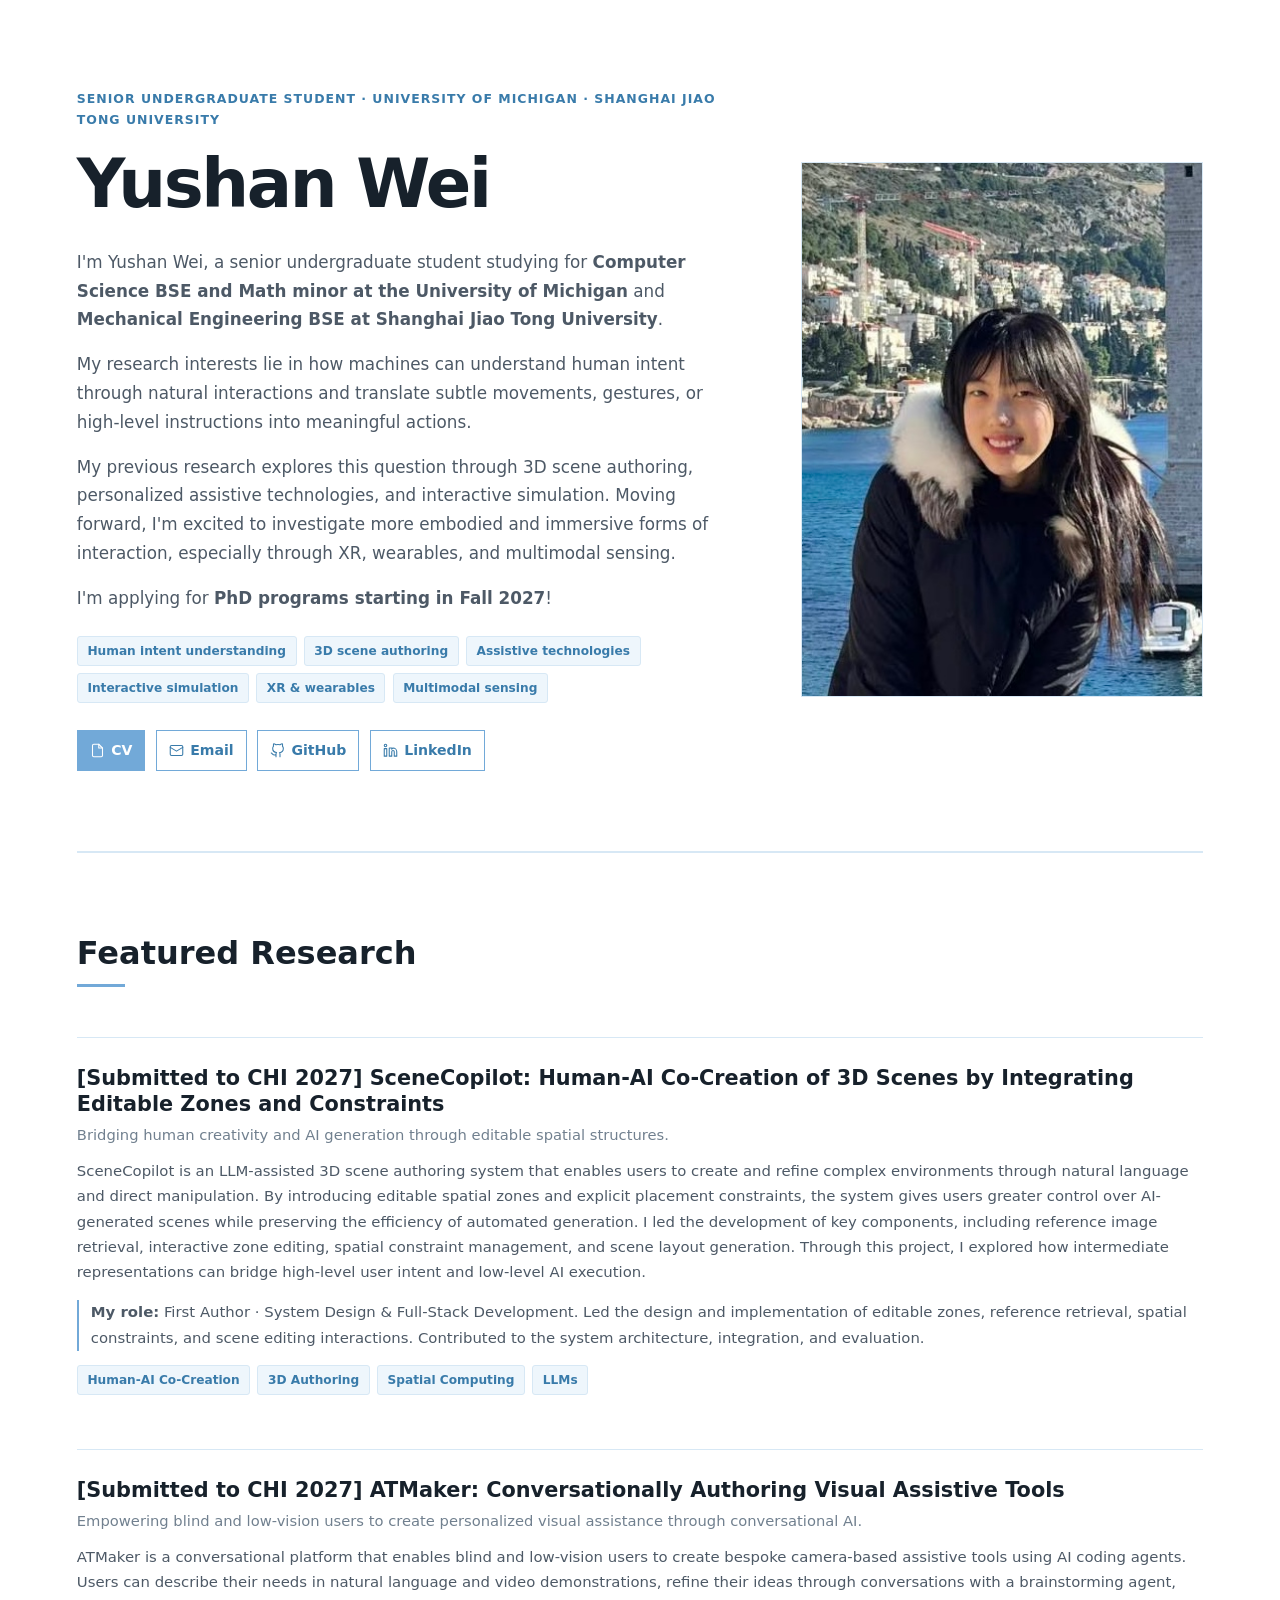
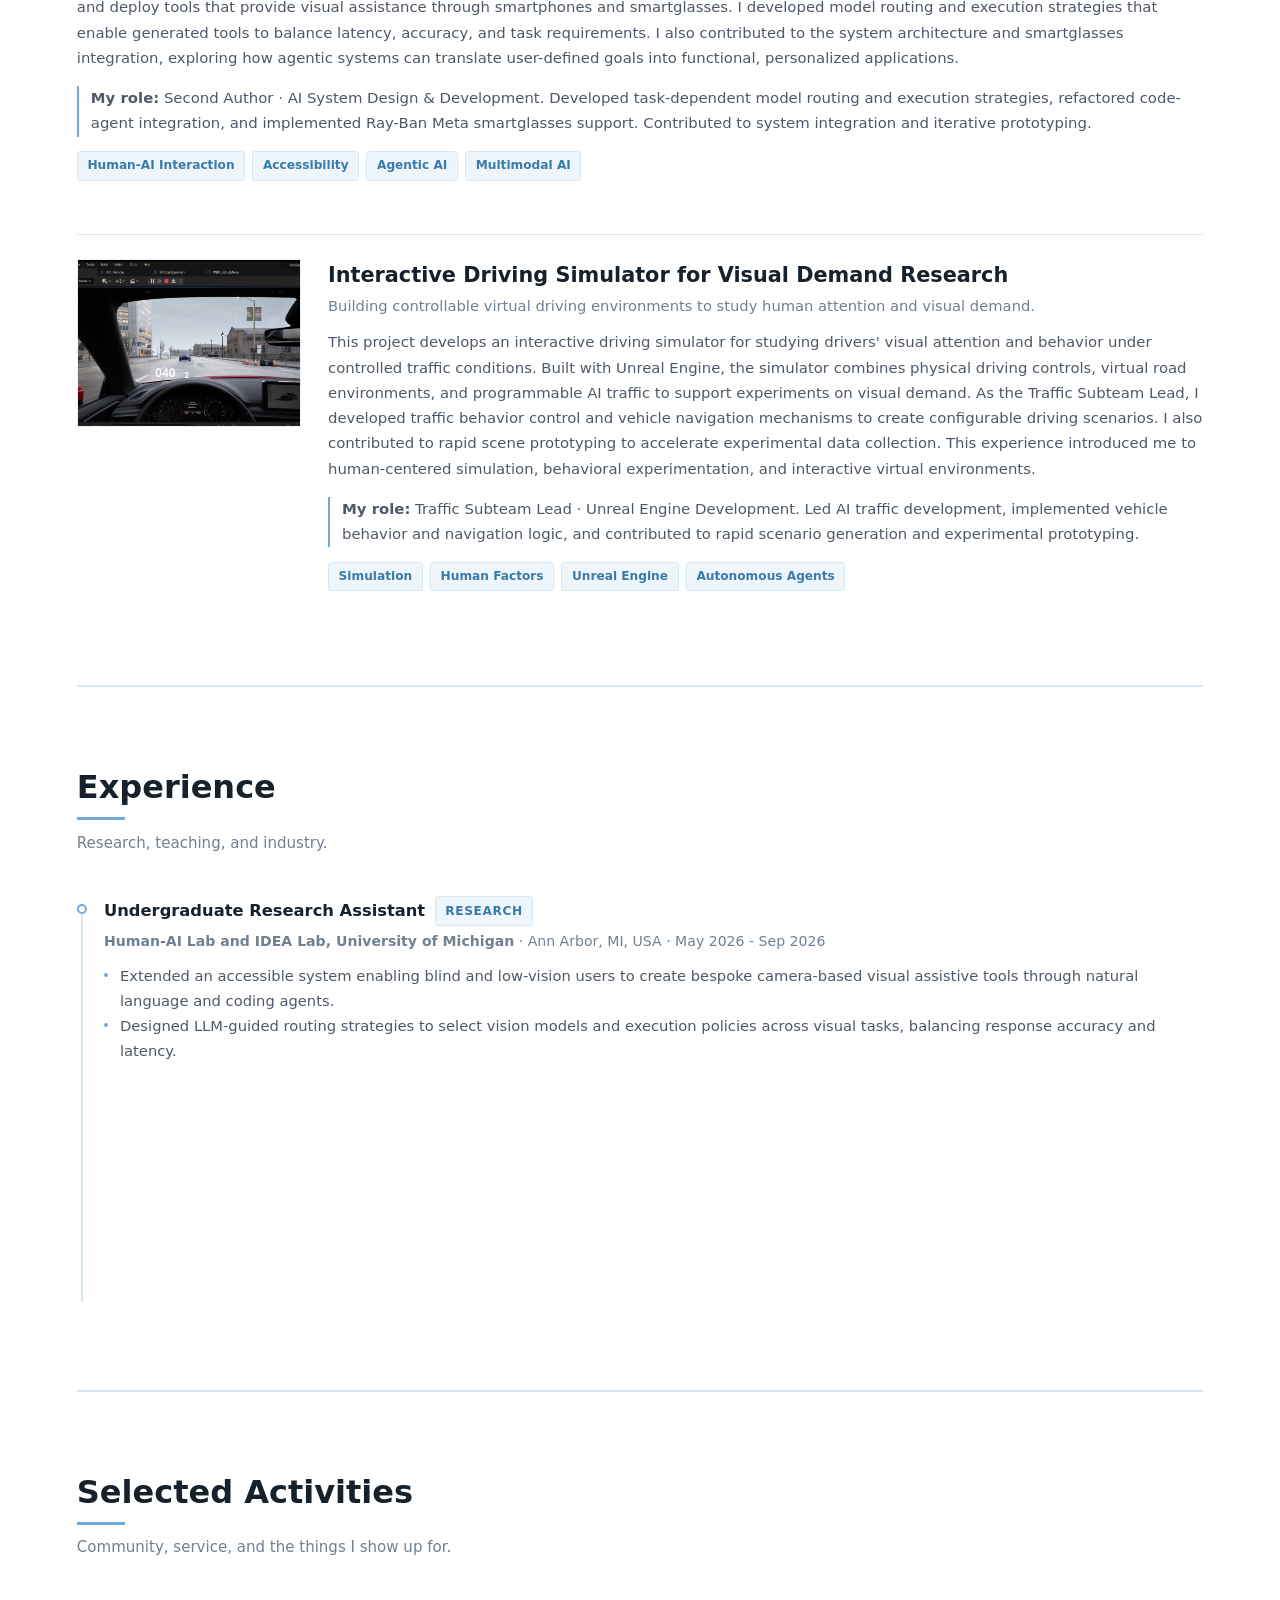
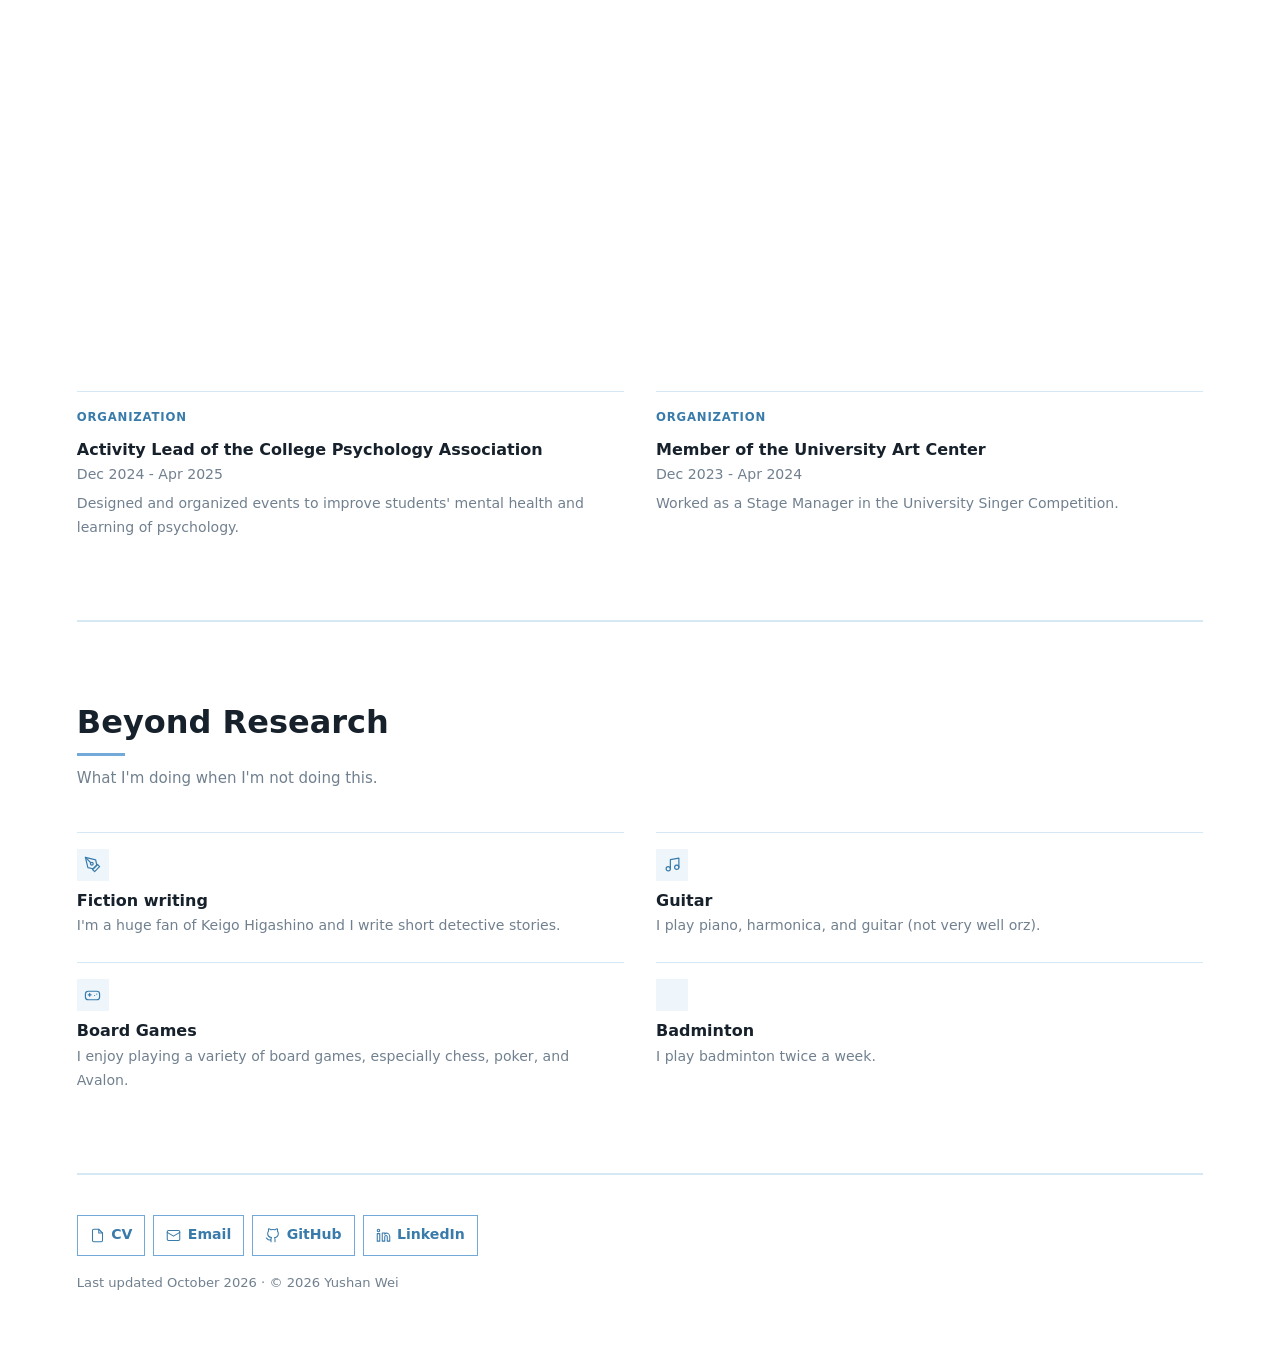
==== index.html @ 64adfa3c "Delete publications section and section descriptions." ====
<!DOCTYPE html>
<html lang="en">
<head>
<meta charset="utf-8">
<meta name="viewport" content="width=device-width, initial-scale=1">
<title>Yushan Wei</title>
<meta name="description" content="Yushan Wei is a senior undergraduate researcher studying human intent, natural interaction, assistive technologies, XR, wearables, and multimodal sensing.">
<meta property="og:title" content="Yushan Wei">
<meta property="og:description" content="Senior undergraduate researcher studying human intent, natural interaction, assistive technologies, XR, wearables, and multimodal sensing.">
<meta property="og:type" content="website">
<link rel="icon" href="assets/img/favicon.svg" type="image/svg+xml">
<link rel="stylesheet" href="assets/css/style.css">
</head>
<body>
<a class="skip-link" href="#main">Skip to main content</a>

<!-- ===== Main ===== -->
<main class="main" id="main">

  <!-- 1. Hero / About -->
  <section class="section section--hero" id="about" aria-labelledby="about-h">
    <div class="hero">
      <div class="hero__text">
        <p class="hero__eyebrow" id="heroEyebrow"></p>
        <h2 class="hero__name" id="about-h"></h2>
        <div class="hero__intro" id="heroIntro"></div>
        <ul class="chips" id="heroInterests" aria-label="Research interests"></ul>
        <div class="btnrow" id="heroLinks"></div>
      </div>
      <figure class="hero__figure">
        <img id="heroPhoto" src="" alt="" width="402" height="536" loading="eager">
      </figure>
    </div>
  </section>

  <!-- 2. Featured Research -->
  <section class="section" id="research" aria-labelledby="research-h">
    <div class="sechead">
      <h2 class="sechead__title" id="research-h">Featured Research</h2>
    </div>
    <div class="projects" id="projectList"></div>
  </section>

  <!-- 3. Experience -->
  <section class="section" id="experience" aria-labelledby="exp-h">
    <div class="sechead">
      <h2 class="sechead__title" id="exp-h">Experience</h2>
      <p class="sechead__sub">Research, teaching, and industry.</p>
    </div>
    <ol class="timeline" id="expList"></ol>
  </section>

  <!-- 4. Selected Activities -->
  <section class="section" id="activities" aria-labelledby="act-h">
    <div class="sechead">
      <h2 class="sechead__title" id="act-h">Selected Activities</h2>
      <p class="sechead__sub">Community, service, and the things I show up for.</p>
    </div>
    <div class="activities" id="actList"></div>
  </section>

  <!-- 5. Beyond Research -->
  <section class="section section--beyond" id="beyond" aria-labelledby="beyond-h">
    <div class="sechead">
      <h2 class="sechead__title" id="beyond-h">Beyond Research</h2>
      <p class="sechead__sub">What I'm doing when I'm not doing this.</p>
    </div>
    <div class="beyond" id="beyondList"></div>
  </section>

  <!-- 6. Footer -->
  <footer class="footer" id="footer">
    <div class="footer__links" id="footerLinks"></div>
    <p class="footer__meta">
      Last updated <span id="footerUpdated"></span> ·
      © <span id="footerYear"></span> <span id="footerName"></span>
    </p>
  </footer>
</main>

<script src="assets/js/data.js"></script>
<script src="assets/js/main.js"></script>
</body>
</html>
---- assets/css/style.css ----
:root {
  --bg: #fff;
  --ink: #17212b;
  --ink-soft: #4d5966;
  --ink-faint: #71808f;
  --blue: #72a9d8;
  --blue-dark: #397baa;
  --blue-pale: #eef6fc;
  --line: #d7e8f5;
  --line-soft: #eaf2f8;
  --font: system-ui, sans-serif;
  --ease: cubic-bezier(.2, .8, .2, 1);
}

*, *::before, *::after { box-sizing: border-box; }
html { scroll-behavior: smooth; }
body { margin: 0; background: var(--bg); color: var(--ink); font-family: var(--font); font-size: 16px; line-height: 1.7; -webkit-font-smoothing: antialiased; }
button, input, textarea, select { font: inherit; }
h1, h2, h3, h4 { margin: 0; line-height: 1.25; font-weight: 650; }
p { margin: 0 0 1em; }
p:last-child { margin-bottom: 0; }
img { display: block; max-width: 100%; }
ul, ol { margin: 0; padding: 0; list-style: none; }
a { color: var(--blue-dark); text-underline-offset: 3px; }
a:hover { text-decoration-thickness: 2px; }
:focus-visible { outline: 2px solid var(--blue); outline-offset: 3px; }

.skip-link { position: fixed; top: .75rem; left: .75rem; z-index: 10; padding: .55rem .85rem; background: var(--ink); color: white; transform: translateY(-160%); transition: transform .2s ease; }
.skip-link:focus { transform: none; }
.main { width: 100%; margin: 0; padding-inline: clamp(1.25rem, 6vw, 7rem); }
.section { padding: 5rem 0; border-top: 2px solid var(--line); }
.section:first-child { border-top: 0; }
.section--hero { padding-top: 5.5rem; }

.hero { display: grid; grid-template-columns: minmax(0, 1fr) minmax(15rem, 25.125rem); gap: clamp(2rem, 7vw, 5rem); align-items: center; }
.hero__eyebrow { margin-bottom: .7rem; color: var(--blue-dark); font-size: .78rem; font-weight: 650; letter-spacing: .08em; text-transform: uppercase; }
.hero__name { font-size: clamp(2.35rem, 7vw, 4.2rem); letter-spacing: -.035em; }
.hero__intro { max-width: none; margin-top: 1.4rem; color: var(--ink-soft); font-size: 1.05rem; }
.hero__figure { margin: 0; }
.hero__figure img { width: auto; height: auto; max-width: 100%; border: 1px solid var(--line); }

.chips, .tags { display: flex; flex-wrap: wrap; gap: .45rem; }
.chips { margin-top: 1.5rem; }
.chips li, .tag, .status, .cat { padding: .22rem .6rem; background: var(--blue-pale); color: var(--blue-dark); border: 1px solid var(--line); border-radius: 3px; font-size: .76rem; font-weight: 600; }
.btnrow { display: flex; flex-wrap: wrap; gap: .65rem; margin-top: 1.7rem; }
.btn, .iconlink { display: inline-flex; align-items: center; gap: .4rem; color: var(--blue-dark); padding: .48rem .75rem; border: 1px solid var(--blue); background: white; text-decoration: none; font-size: .88rem; font-weight: 600; transition: background .18s ease, transform .18s ease; }
.btn:hover, .iconlink:hover { background: var(--blue-pale); transform: translateY(-1px); }
.btn--primary { background: var(--blue); color: white; }
.btn--primary:hover { background: var(--blue-dark); color: white; }
.btn svg, .iconlink svg { width: 15px; height: 15px; }

.sechead { margin-bottom: 2.5rem; }
.sechead__title { font-size: clamp(1.55rem, 4vw, 2rem); padding-bottom: .65rem; }
.sechead__title::after { content: ""; display: block; width: 3rem; height: 3px; margin-top: .65rem; background: var(--blue); }
.sechead__sub { color: var(--ink-faint); font-size: .94rem; }

.projects { display: grid; gap: 2.5rem; }
.pcard { display: grid; grid-template-columns: 14rem minmax(0, 1fr); border-top: 1px solid var(--line); padding-top: 1.5rem; }
.pcard--text { grid-template-columns: 1fr; }
.pcard__media img { width: 100%; aspect-ratio: 4 / 3; object-fit: cover; border: 1px solid var(--line-soft); }
.pcard__body { padding-left: 1.7rem; }
.pcard--text .pcard__body { padding-left: 0; }
.pcard__year, .act__cat { color: var(--blue-dark); font-size: .73rem; font-weight: 650; letter-spacing: .07em; text-transform: uppercase; }
.pcard__title { margin: .25rem 0; font-size: 1.3rem; }
.pcard__title a { color: inherit; text-decoration: none; }
.pcard__title a:hover { color: var(--blue-dark); }
.pcard__tagline { margin-bottom: .75rem; color: var(--ink-faint); font-size: .92rem; }
.pcard__desc, .pcard__role { color: var(--ink-soft); font-size: .93rem; }
.pcard__role { margin-bottom: .9rem; padding-left: .75rem; border-left: 2px solid var(--blue); }
.tags { margin-bottom: .85rem; }
.linkrow { display: flex; flex-wrap: wrap; gap: .9rem; align-items: center; }
.linkrow a { font-size: .86rem; font-weight: 600; text-decoration: none; }
.linkrow a::after { content: " →"; }

.pubs { display: grid; gap: 2.5rem; }
.pubyear { display: grid; gap: 1.25rem; }
.pubyear__label { display: flex; gap: .8rem; align-items: center; color: var(--blue-dark); font-size: 1rem; }
.pubyear__label::after { content: ""; flex: 1; height: 1px; background: var(--line); }
.pub { display: grid; grid-template-columns: 6rem minmax(0, 1fr); gap: 1.15rem; }
.pub--nothumb { grid-template-columns: 1fr; }
.pub__thumb { width: 100%; aspect-ratio: 4 / 3; object-fit: cover; border: 1px solid var(--line); }
.pub__title { margin-bottom: .3rem; font-size: 1rem; }
.pub__authors, .pub__venue, .pub__summary { margin-bottom: .25rem; color: var(--ink-soft); font-size: .89rem; }
.pub__authors .me { color: var(--ink); font-weight: 700; }
.pub__venue { color: var(--ink-faint); }
.pub__summary { margin-top: .45rem; }
.pub__foot { display: flex; flex-wrap: wrap; gap: .8rem; align-items: center; margin-top: .5rem; }
.status { text-transform: uppercase; letter-spacing: .04em; }

.timeline { position: relative; padding-left: 1.7rem; }
.timeline::before { content: ""; position: absolute; left: 4px; top: .5rem; bottom: .5rem; width: 2px; background: var(--line); }
.tl { position: relative; padding-bottom: 2rem; }
.tl:last-child { padding-bottom: 0; }
.tl::before { content: ""; position: absolute; left: -1.7rem; top: .45rem; width: 10px; height: 10px; background: white; border: 2px solid var(--blue); border-radius: 50%; transition: transform .2s ease; }
.tl:hover::before { transform: scale(1.25); }
.tl__top { display: flex; flex-wrap: wrap; gap: .6rem; align-items: center; }
.tl__role { font-size: 1.02rem; }
.cat { text-transform: uppercase; letter-spacing: .05em; }
.tl__meta { margin: .25rem 0 .55rem; color: var(--ink-faint); font-size: .88rem; }
.tl__bullets li { position: relative; padding-left: 1rem; color: var(--ink-soft); font-size: .92rem; }
.tl__bullets li::before { content: ""; position: absolute; left: 0; top: .7em; width: 4px; height: 4px; border-radius: 50%; background: var(--blue); }

.activities, .beyond { display: grid; grid-template-columns: repeat(2, minmax(0, 1fr)); gap: 1.5rem 2rem; }
.act, .by { padding-top: 1rem; border-top: 1px solid var(--line); transition: transform .2s var(--ease); }
.act:hover, .by:hover { transform: translateY(-2px); }
.act__title, .by__title { margin: .2rem 0; font-size: 1rem; }
.act__date, .act__note, .by__body { color: var(--ink-faint); font-size: .88rem; }
.act__date { margin-bottom: .35rem; }
.by__icon { width: 32px; height: 32px; display: grid; place-items: center; margin-bottom: .65rem; background: var(--blue-pale); color: var(--blue-dark); }
.by__icon svg { width: 17px; height: 17px; }

.footer { padding: 2.5rem 0 3.5rem; border-top: 2px solid var(--line); }
.footer__links { display: flex; flex-wrap: wrap; gap: .5rem; margin-bottom: 1rem; }
.footer__meta { color: var(--ink-faint); font-size: .82rem; }

.detail { padding: 4.5rem 0 4rem; }
.backlink { display: inline-block; margin-bottom: 2rem; font-size: .88rem; font-weight: 600; text-decoration: none; }
.backlink::before { content: "← "; }
.detail__title { font-size: clamp(2.1rem, 6vw, 3.4rem); letter-spacing: -.03em; }
.detail__tagline { margin: .55rem 0 1rem; color: var(--ink-faint); }
.detail__hero { width: 100%; aspect-ratio: 16 / 9; object-fit: cover; margin: 2rem 0; border: 1px solid var(--line); }
.detail__lead { color: var(--ink-soft); font-size: 1.06rem; }
.detail__section { margin-top: 2.5rem; padding-top: 1.5rem; border-top: 1px solid var(--line); }
.detail__section h2 { margin-bottom: .65rem; font-size: 1.3rem; }
.detail__section p { color: var(--ink-soft); }
.detail__gallery { display: grid; grid-template-columns: repeat(auto-fit, minmax(18rem, 1fr)); gap: 1rem; margin-top: 1.25rem; }
.detail__gallery img { width: 100%; border: 1px solid var(--line); }

.reveal { opacity: 0; transform: translateY(12px); transition: opacity .55s var(--ease), transform .55s var(--ease); }
.reveal.is-in { opacity: 1; transform: none; }

@media (max-width: 700px) {
  .main { padding-inline: 1rem; }
  .section { padding: 3.5rem 0; }
  .section--hero { padding-top: 3rem; }
  .hero { grid-template-columns: 1fr; gap: 1.75rem; }
  .hero__figure { order: -1; width: min(100%, 25.125rem); }
  .pcard { grid-template-columns: 1fr; }
  .pcard__media { max-width: 22rem; }
  .pcard__body { padding: 1.1rem 0 0; }
  .activities, .beyond { grid-template-columns: 1fr; }
}

@media (max-width: 460px) {
  .pub { grid-template-columns: 1fr; }
  .pub__thumb { display: none; }
  .btnrow .btn { flex: 1 1 auto; justify-content: center; }
}

@media (prefers-reduced-motion: reduce) {
  html { scroll-behavior: auto; }
  *, *::before, *::after { transition-duration: .001ms !important; }
  .reveal { opacity: 1; transform: none; }
}

@media print {
  .skip-link { display: none; }
  .main { width: 100%; padding-inline: 0; }
  .reveal { opacity: 1; transform: none; }
}
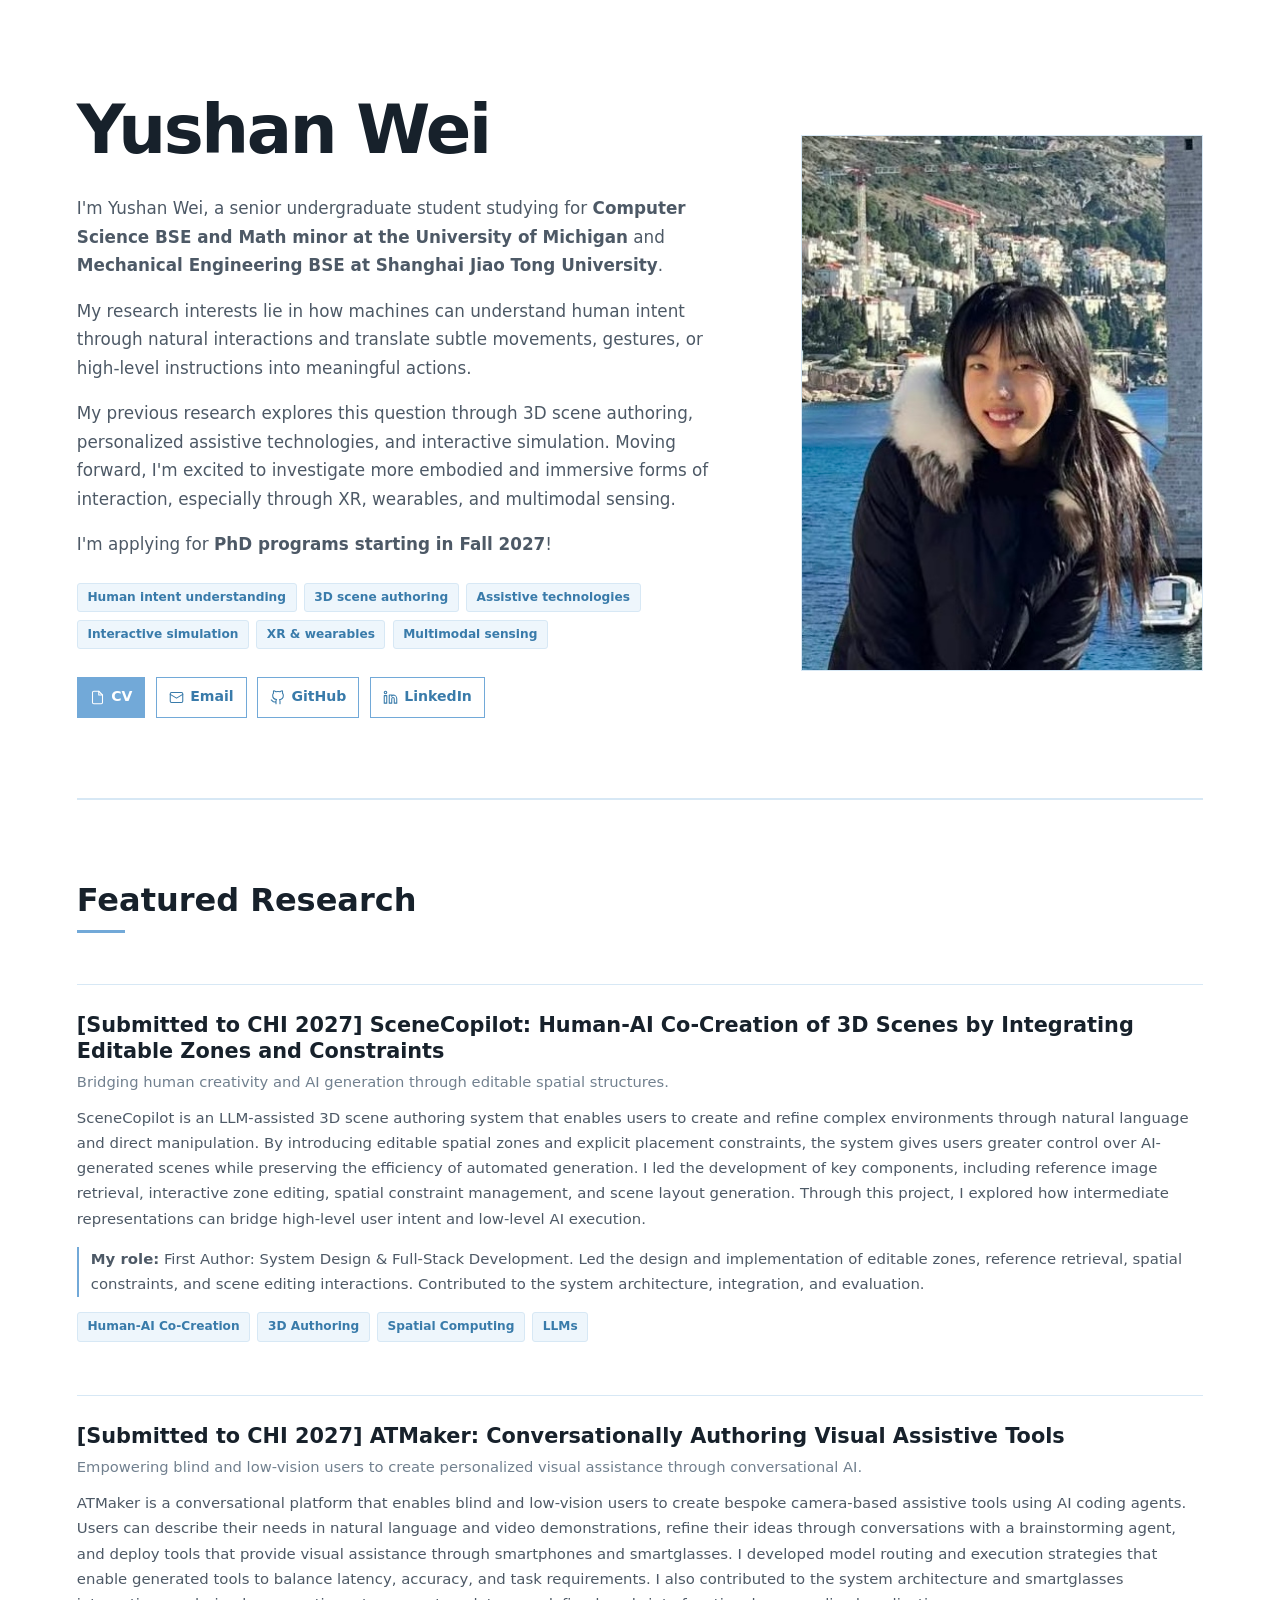
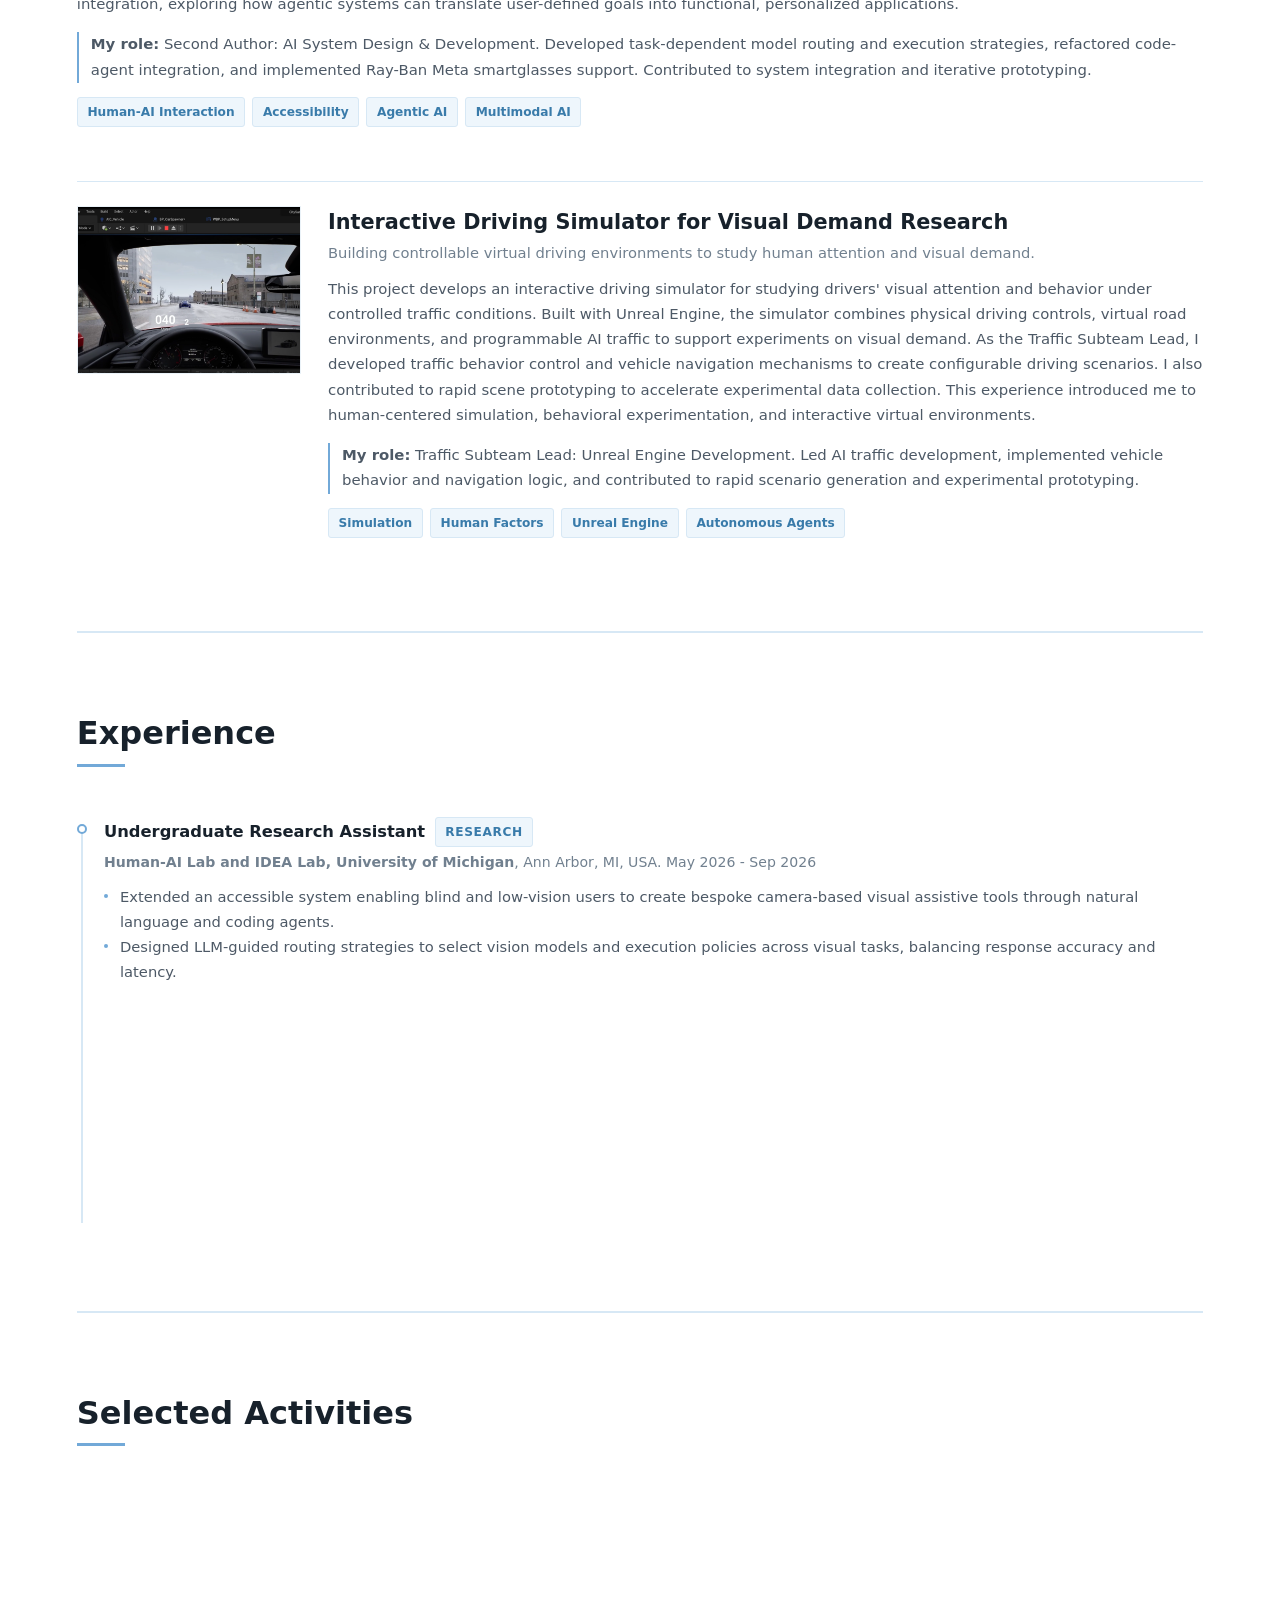
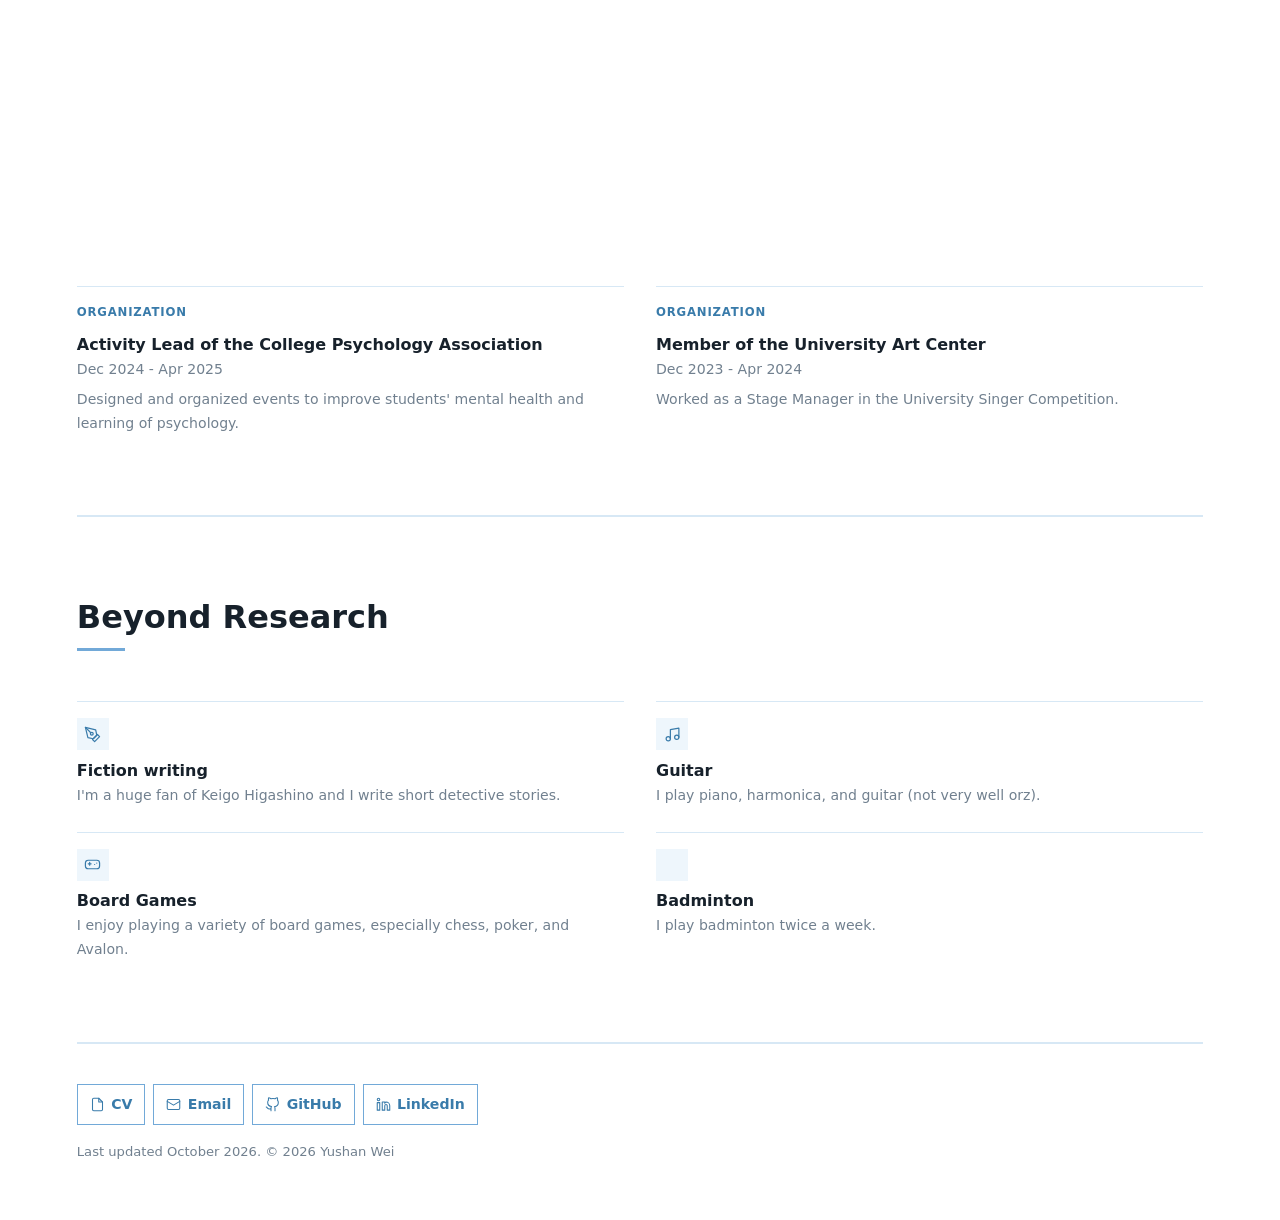
==== commit f18b07d1: "Minor changes." ====
--- a/index.html
+++ b/index.html
@@ -21,7 +21,6 @@
   <section class="section section--hero" id="about" aria-labelledby="about-h">
     <div class="hero">
       <div class="hero__text">
-        <p class="hero__eyebrow" id="heroEyebrow"></p>
         <h2 class="hero__name" id="about-h"></h2>
         <div class="hero__intro" id="heroIntro"></div>
         <ul class="chips" id="heroInterests" aria-label="Research interests"></ul>
@@ -45,7 +44,6 @@
   <section class="section" id="experience" aria-labelledby="exp-h">
     <div class="sechead">
       <h2 class="sechead__title" id="exp-h">Experience</h2>
-      <p class="sechead__sub">Research, teaching, and industry.</p>
     </div>
     <ol class="timeline" id="expList"></ol>
   </section>
@@ -54,7 +52,6 @@
   <section class="section" id="activities" aria-labelledby="act-h">
     <div class="sechead">
       <h2 class="sechead__title" id="act-h">Selected Activities</h2>
-      <p class="sechead__sub">Community, service, and the things I show up for.</p>
     </div>
     <div class="activities" id="actList"></div>
   </section>
@@ -63,7 +60,6 @@
   <section class="section section--beyond" id="beyond" aria-labelledby="beyond-h">
     <div class="sechead">
       <h2 class="sechead__title" id="beyond-h">Beyond Research</h2>
-      <p class="sechead__sub">What I'm doing when I'm not doing this.</p>
     </div>
     <div class="beyond" id="beyondList"></div>
   </section>
@@ -72,7 +68,7 @@
   <footer class="footer" id="footer">
     <div class="footer__links" id="footerLinks"></div>
     <p class="footer__meta">
-      Last updated <span id="footerUpdated"></span> ·
+      Last updated <span id="footerUpdated"></span>.
       © <span id="footerYear"></span> <span id="footerName"></span>
     </p>
   </footer>
--- a/assets/css/style.css
+++ b/assets/css/style.css
@@ -33,7 +33,6 @@
 .section--hero { padding-top: 5.5rem; }
 
 .hero { display: grid; grid-template-columns: minmax(0, 1fr) minmax(15rem, 25.125rem); gap: clamp(2rem, 7vw, 5rem); align-items: center; }
-.hero__eyebrow { margin-bottom: .7rem; color: var(--blue-dark); font-size: .78rem; font-weight: 650; letter-spacing: .08em; text-transform: uppercase; }
 .hero__name { font-size: clamp(2.35rem, 7vw, 4.2rem); letter-spacing: -.035em; }
 .hero__intro { max-width: none; margin-top: 1.4rem; color: var(--ink-soft); font-size: 1.05rem; }
 .hero__figure { margin: 0; }
@@ -52,7 +51,6 @@
 .sechead { margin-bottom: 2.5rem; }
 .sechead__title { font-size: clamp(1.55rem, 4vw, 2rem); padding-bottom: .65rem; }
 .sechead__title::after { content: ""; display: block; width: 3rem; height: 3px; margin-top: .65rem; background: var(--blue); }
-.sechead__sub { color: var(--ink-faint); font-size: .94rem; }
 
 .projects { display: grid; gap: 2.5rem; }
 .pcard { display: grid; grid-template-columns: 14rem minmax(0, 1fr); border-top: 1px solid var(--line); padding-top: 1.5rem; }
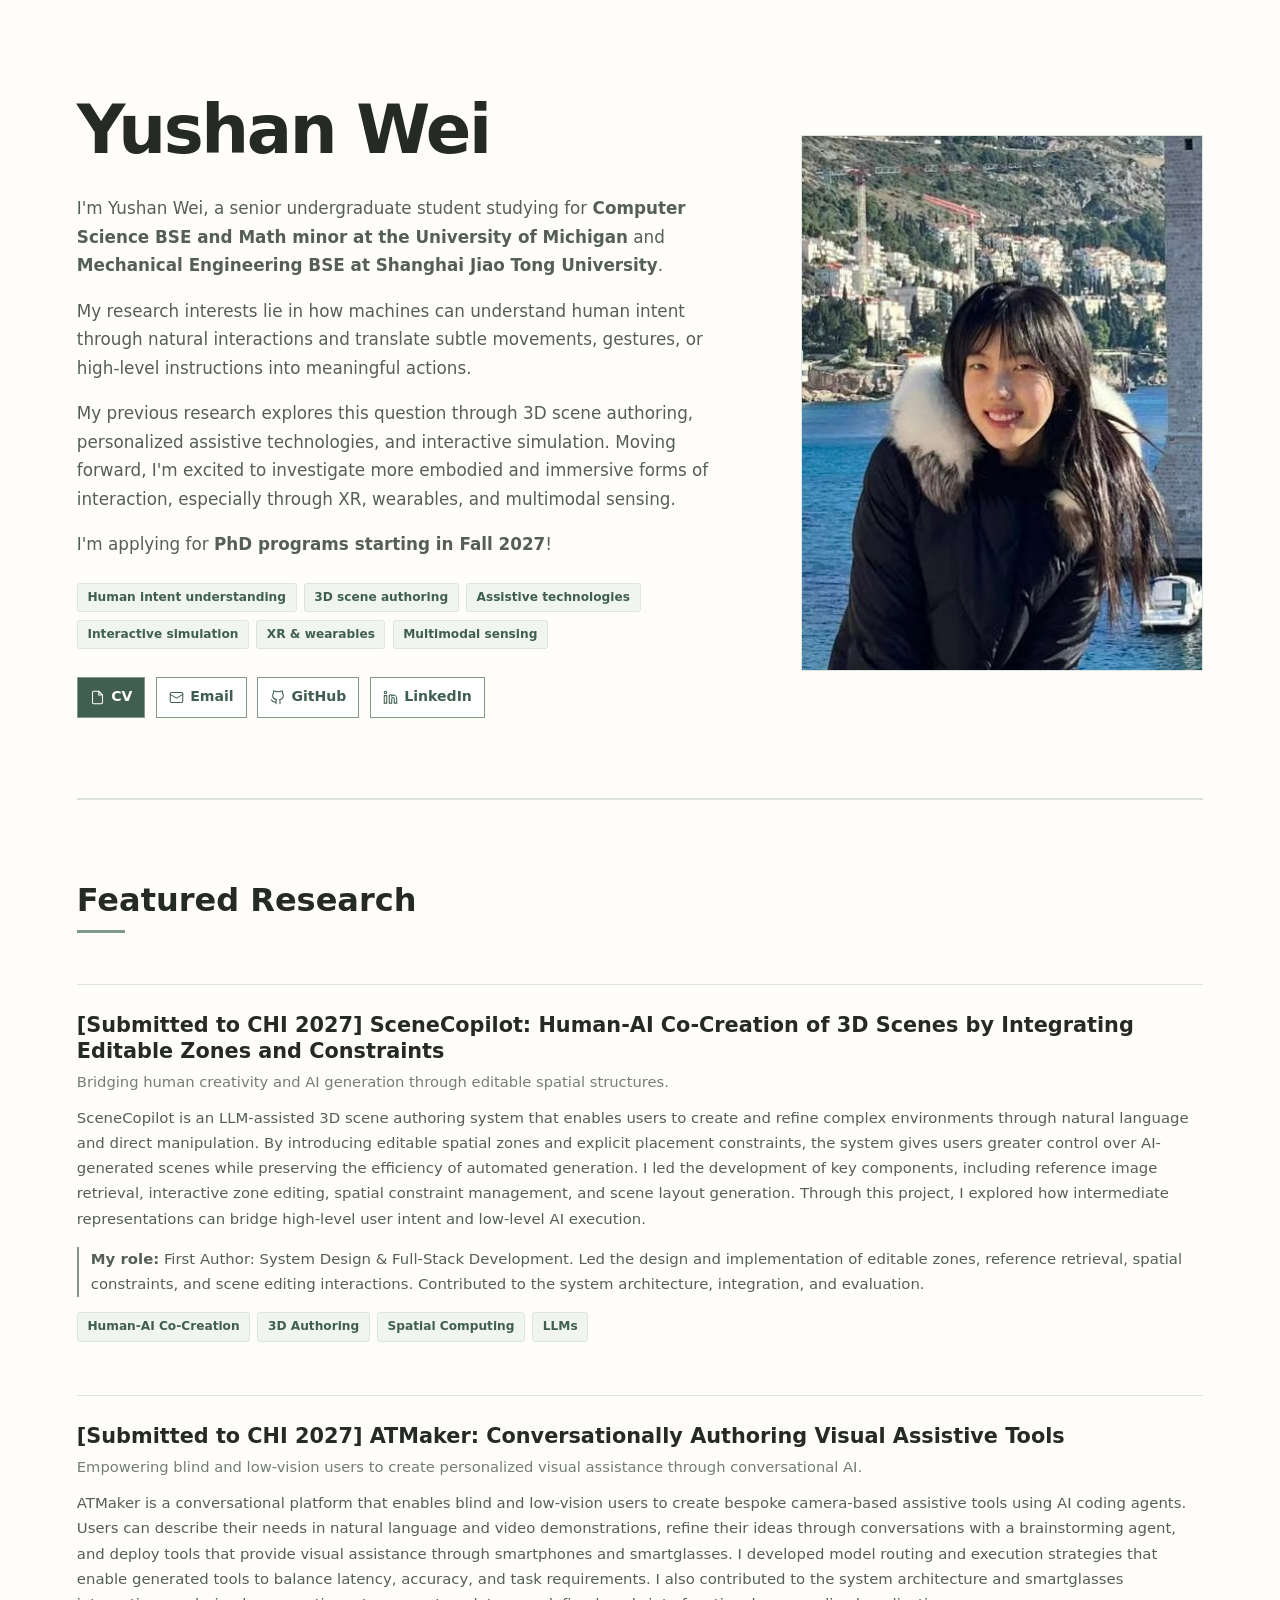
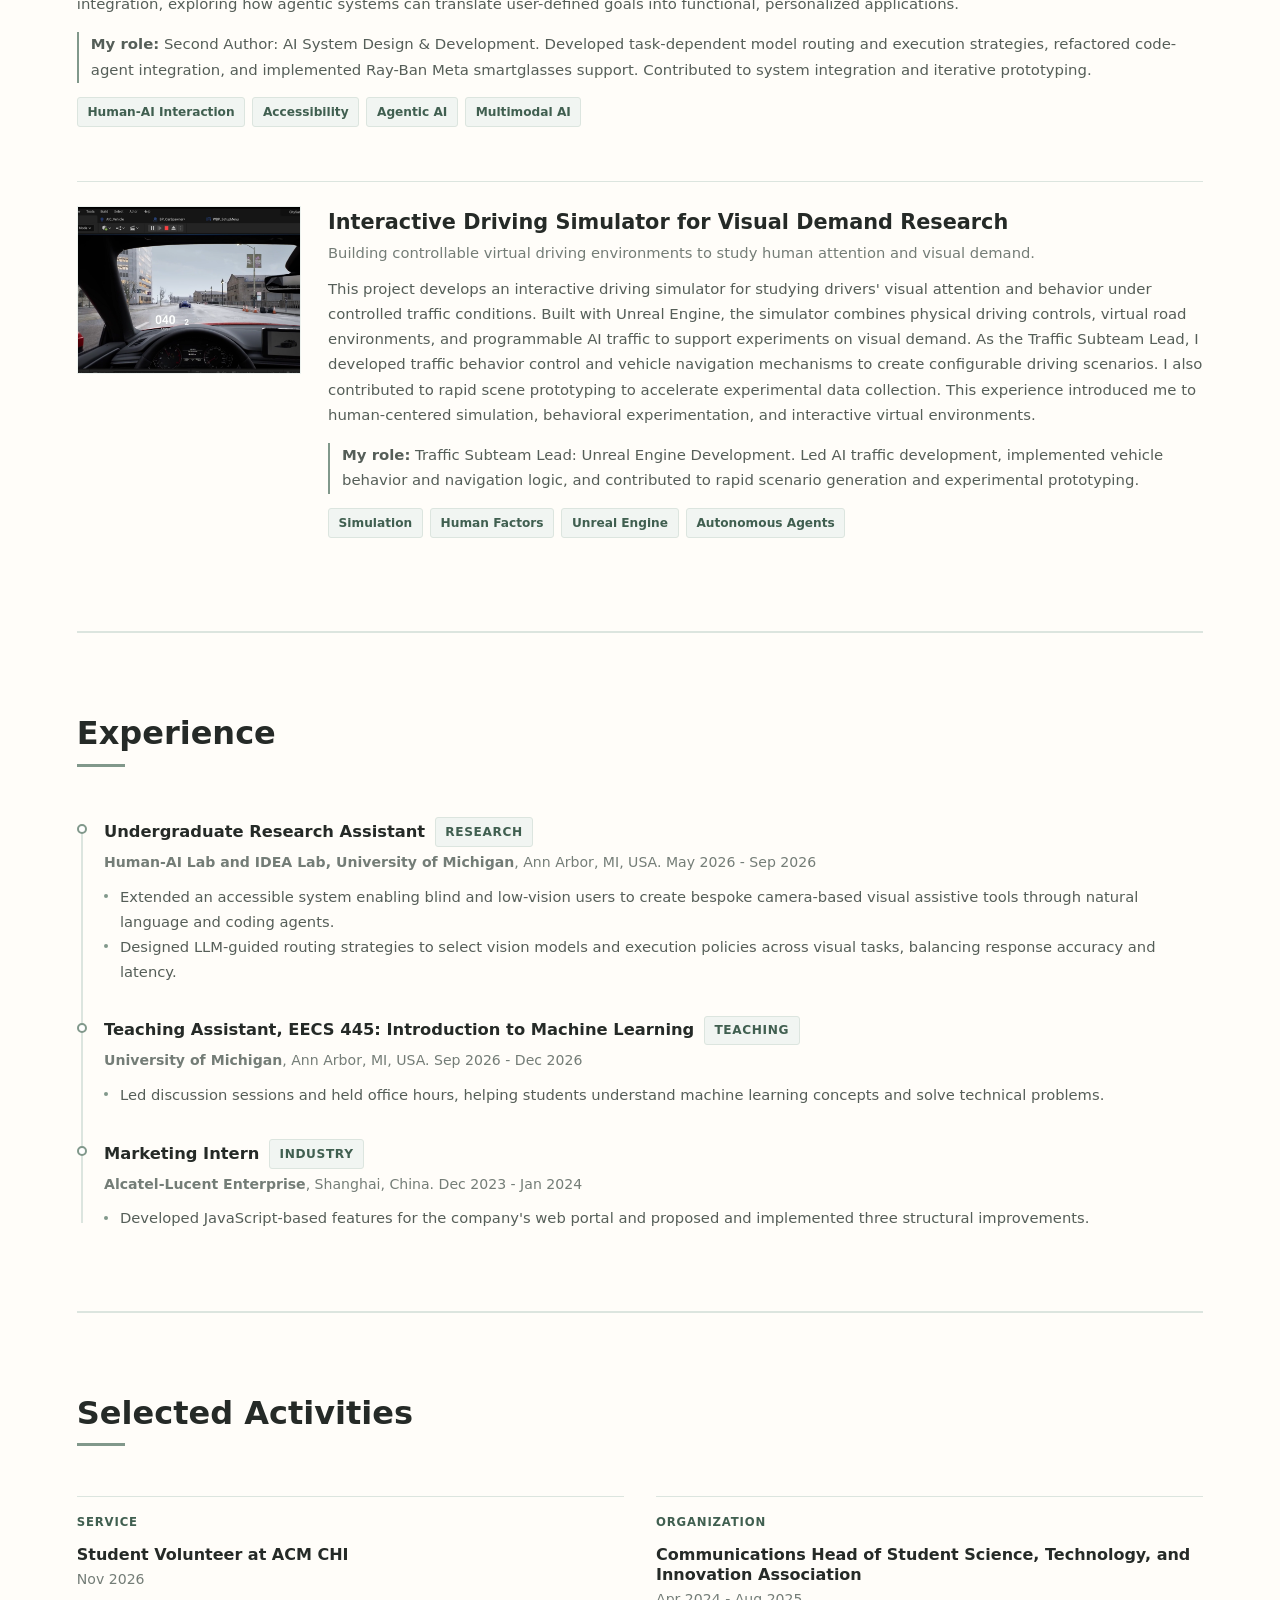
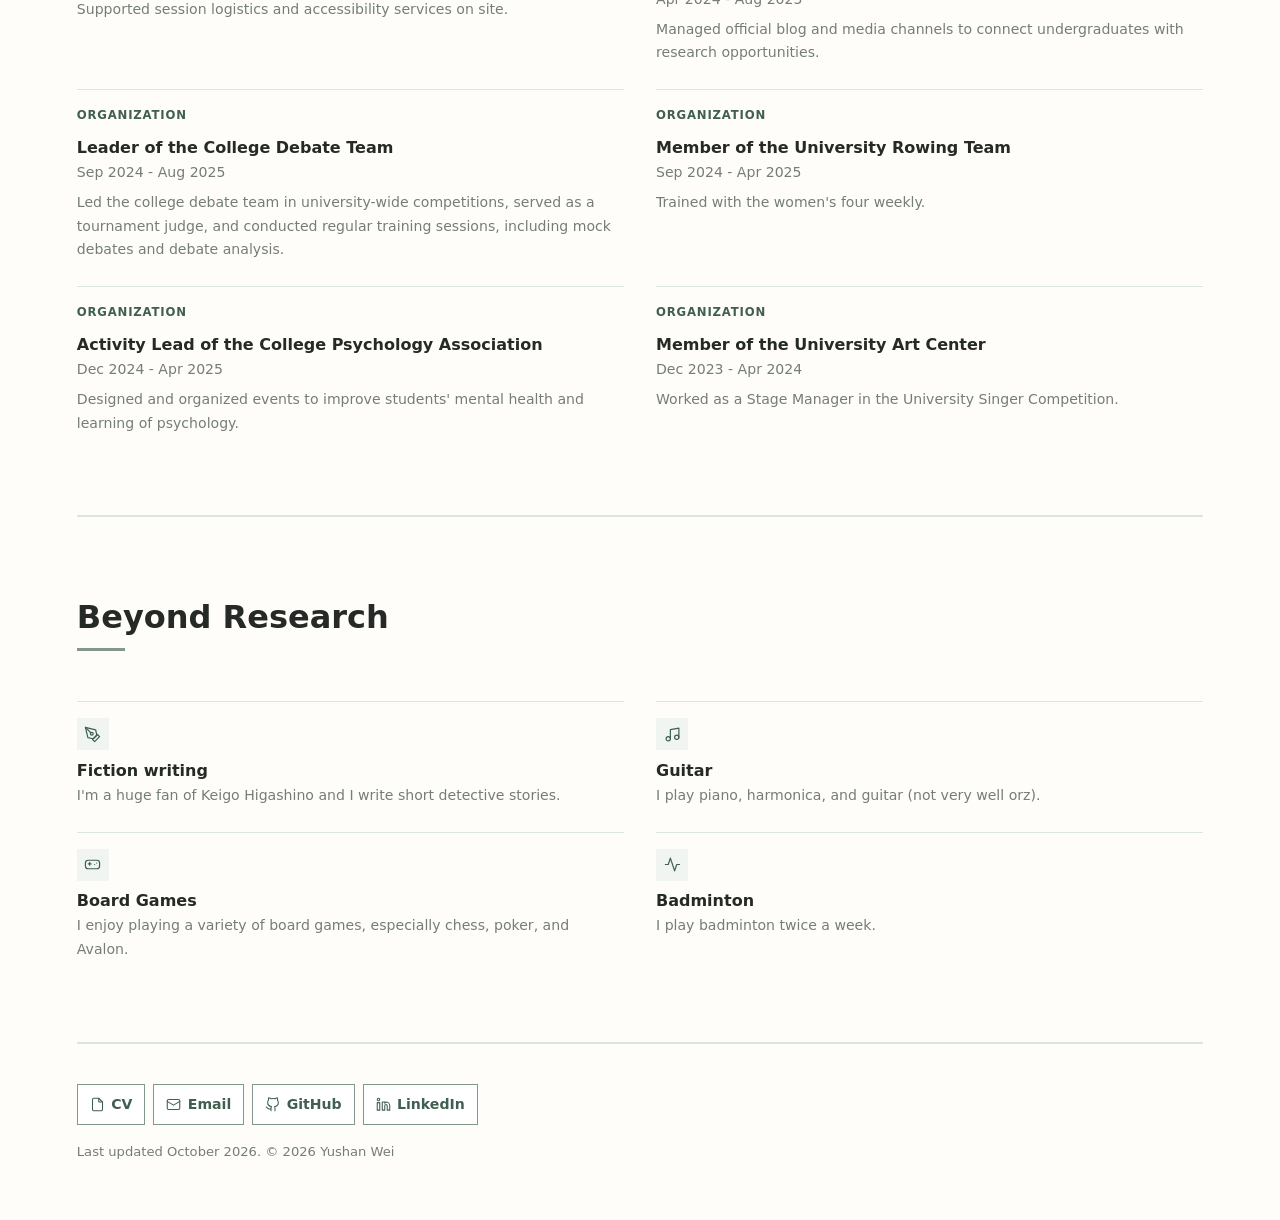
==== commit 00e08ae0: "To improve google search result." ====
--- a/index.html
+++ b/index.html
@@ -3,13 +3,54 @@
 <head>
 <meta charset="utf-8">
 <meta name="viewport" content="width=device-width, initial-scale=1">
-<title>Yushan Wei</title>
-<meta name="description" content="Yushan Wei is a senior undergraduate researcher studying human intent, natural interaction, assistive technologies, XR, wearables, and multimodal sensing.">
-<meta property="og:title" content="Yushan Wei">
-<meta property="og:description" content="Senior undergraduate researcher studying human intent, natural interaction, assistive technologies, XR, wearables, and multimodal sensing.">
+<title>Yushan Wei | HCI &amp; Interactive Systems Research</title>
+<meta name="description" content="Yushan Wei is a Computer Science undergraduate researcher at the University of Michigan interested in HCI, Human-AI Interaction, XR, wearables, and intelligent interactive systems.">
+<link rel="canonical" href="https://yushanwe.github.io/">
+<meta property="og:title" content="Yushan Wei | HCI &amp; Interactive Systems Research">
+<meta property="og:description" content="Computer Science undergraduate researcher at the University of Michigan interested in HCI, Human-AI Interaction, XR, wearables, and intelligent interactive systems.">
 <meta property="og:type" content="website">
+<meta property="og:url" content="https://yushanwe.github.io/">
+<meta property="og:image" content="https://yushanwe.github.io/sophie2.jpg">
+<meta property="og:image:alt" content="Portrait of Yushan Wei">
+<meta property="og:site_name" content="Yushan Wei">
+<meta name="twitter:card" content="summary_large_image">
+<meta name="twitter:title" content="Yushan Wei | HCI &amp; Interactive Systems Research">
+<meta name="twitter:description" content="Computer Science undergraduate researcher at the University of Michigan interested in HCI, Human-AI Interaction, XR, wearables, and intelligent interactive systems.">
+<meta name="twitter:image" content="https://yushanwe.github.io/sophie2.jpg">
+<meta name="twitter:image:alt" content="Portrait of Yushan Wei">
 <link rel="icon" href="assets/img/favicon.svg" type="image/svg+xml">
 <link rel="stylesheet" href="assets/css/style.css">
+<script type="application/ld+json">
+{
+  "@context": "https://schema.org",
+  "@type": "Person",
+  "name": "Yushan Wei",
+  "url": "https://yushanwe.github.io/",
+  "image": "https://yushanwe.github.io/sophie2.jpg",
+  "email": "mailto:yushanwe@umich.edu",
+  "affiliation": [
+    {
+      "@type": "CollegeOrUniversity",
+      "name": "University of Michigan"
+    },
+    {
+      "@type": "CollegeOrUniversity",
+      "name": "Shanghai Jiao Tong University"
+    }
+  ],
+  "sameAs": [
+    "https://github.com/yushanwe",
+    "https://www.linkedin.com/in/yushan-wei-903500383"
+  ],
+  "knowsAbout": [
+    "Human-computer interaction",
+    "Human-AI interaction",
+    "Extended reality",
+    "Wearable technology",
+    "Intelligent interactive systems"
+  ]
+}
+</script>
 </head>
 <body>
 <a class="skip-link" href="#main">Skip to main content</a>
@@ -21,8 +62,11 @@
   <section class="section section--hero" id="about" aria-labelledby="about-h">
     <div class="hero">
       <div class="hero__text">
-        <h2 class="hero__name" id="about-h"></h2>
-        <div class="hero__intro" id="heroIntro"></div>
+        <h1 class="hero__name" id="about-h">Yushan Wei</h1>
+        <div class="hero__intro" id="heroIntro">
+          <p>I'm Yushan Wei, a senior undergraduate student studying for a <strong>Computer Science BSE and Math minor at the University of Michigan</strong> and a <strong>Mechanical Engineering BSE at Shanghai Jiao Tong University</strong>.</p>
+          <p>My research interests include human-computer interaction, Human-AI interaction, XR, wearables, multimodal sensing, assistive technologies, and intelligent interactive systems.</p>
+        </div>
         <ul class="chips" id="heroInterests" aria-label="Research interests"></ul>
         <div class="btnrow" id="heroLinks"></div>
       </div>
@@ -37,7 +81,27 @@
     <div class="sechead">
       <h2 class="sechead__title" id="research-h">Featured Research</h2>
     </div>
-    <div class="projects" id="projectList"></div>
+    <div class="projects" id="projectList">
+      <!-- Static content keeps the research section meaningful before JavaScript runs. -->
+      <article class="pcard pcard--text">
+        <div class="pcard__body">
+          <h3 class="pcard__title">[Submitted to CHI 2027] SceneCopilot: Human-AI Co-Creation of 3D Scenes by Integrating Editable Zones and Constraints</h3>
+          <p class="pcard__tagline">Bridging human creativity and AI generation through editable spatial structures.</p>
+        </div>
+      </article>
+      <article class="pcard pcard--text">
+        <div class="pcard__body">
+          <h3 class="pcard__title">[Submitted to CHI 2027] ATMaker: Conversationally Authoring Visual Assistive Tools</h3>
+          <p class="pcard__tagline">Empowering blind and low-vision users to create personalized visual assistance through conversational AI.</p>
+        </div>
+      </article>
+      <article class="pcard pcard--text">
+        <div class="pcard__body">
+          <h3 class="pcard__title">Interactive Driving Simulator for Visual Demand Research</h3>
+          <p class="pcard__tagline">Building controllable virtual driving environments to study human attention and visual demand.</p>
+        </div>
+      </article>
+    </div>
   </section>
 
   <!-- 3. Experience -->
--- a/assets/css/style.css
+++ b/assets/css/style.css
@@ -1,13 +1,13 @@
 :root {
-  --bg: #fff;
-  --ink: #17212b;
-  --ink-soft: #4d5966;
-  --ink-faint: #71808f;
-  --blue: #72a9d8;
-  --blue-dark: #397baa;
-  --blue-pale: #eef6fc;
-  --line: #d7e8f5;
-  --line-soft: #eaf2f8;
+  --bg: #fffdf9;
+  --ink: #252a27;
+  --ink-soft: #555e58;
+  --ink-faint: #747d77;
+  --blue: #81988b;
+  --blue-dark: #405f50;
+  --blue-pale: #f1f5f2;
+  --line: #dce5df;
+  --line-soft: #edf2ef;
   --font: system-ui, sans-serif;
   --ease: cubic-bezier(.2, .8, .2, 1);
 }
@@ -44,7 +44,7 @@
 .btnrow { display: flex; flex-wrap: wrap; gap: .65rem; margin-top: 1.7rem; }
 .btn, .iconlink { display: inline-flex; align-items: center; gap: .4rem; color: var(--blue-dark); padding: .48rem .75rem; border: 1px solid var(--blue); background: white; text-decoration: none; font-size: .88rem; font-weight: 600; transition: background .18s ease, transform .18s ease; }
 .btn:hover, .iconlink:hover { background: var(--blue-pale); transform: translateY(-1px); }
-.btn--primary { background: var(--blue); color: white; }
+.btn--primary { background: var(--blue-dark); color: white; }
 .btn--primary:hover { background: var(--blue-dark); color: white; }
 .btn svg, .iconlink svg { width: 15px; height: 15px; }
 
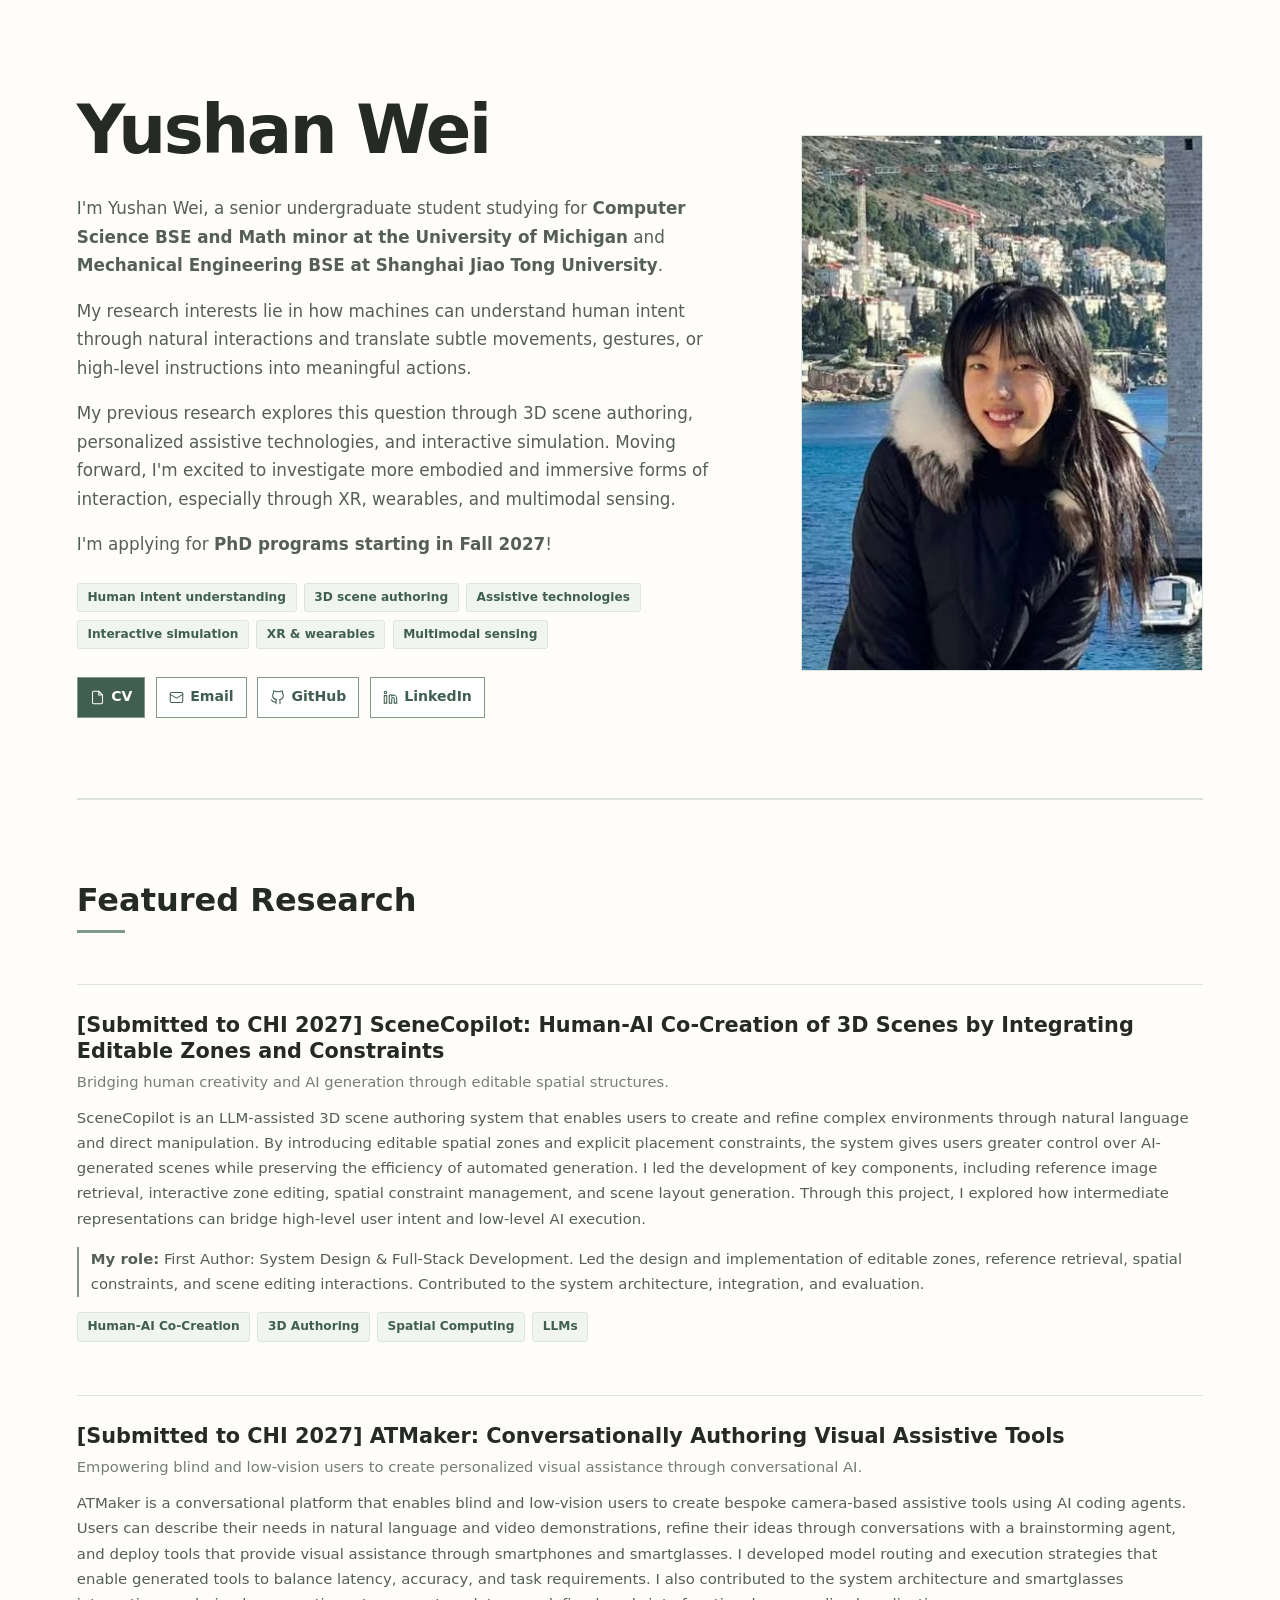
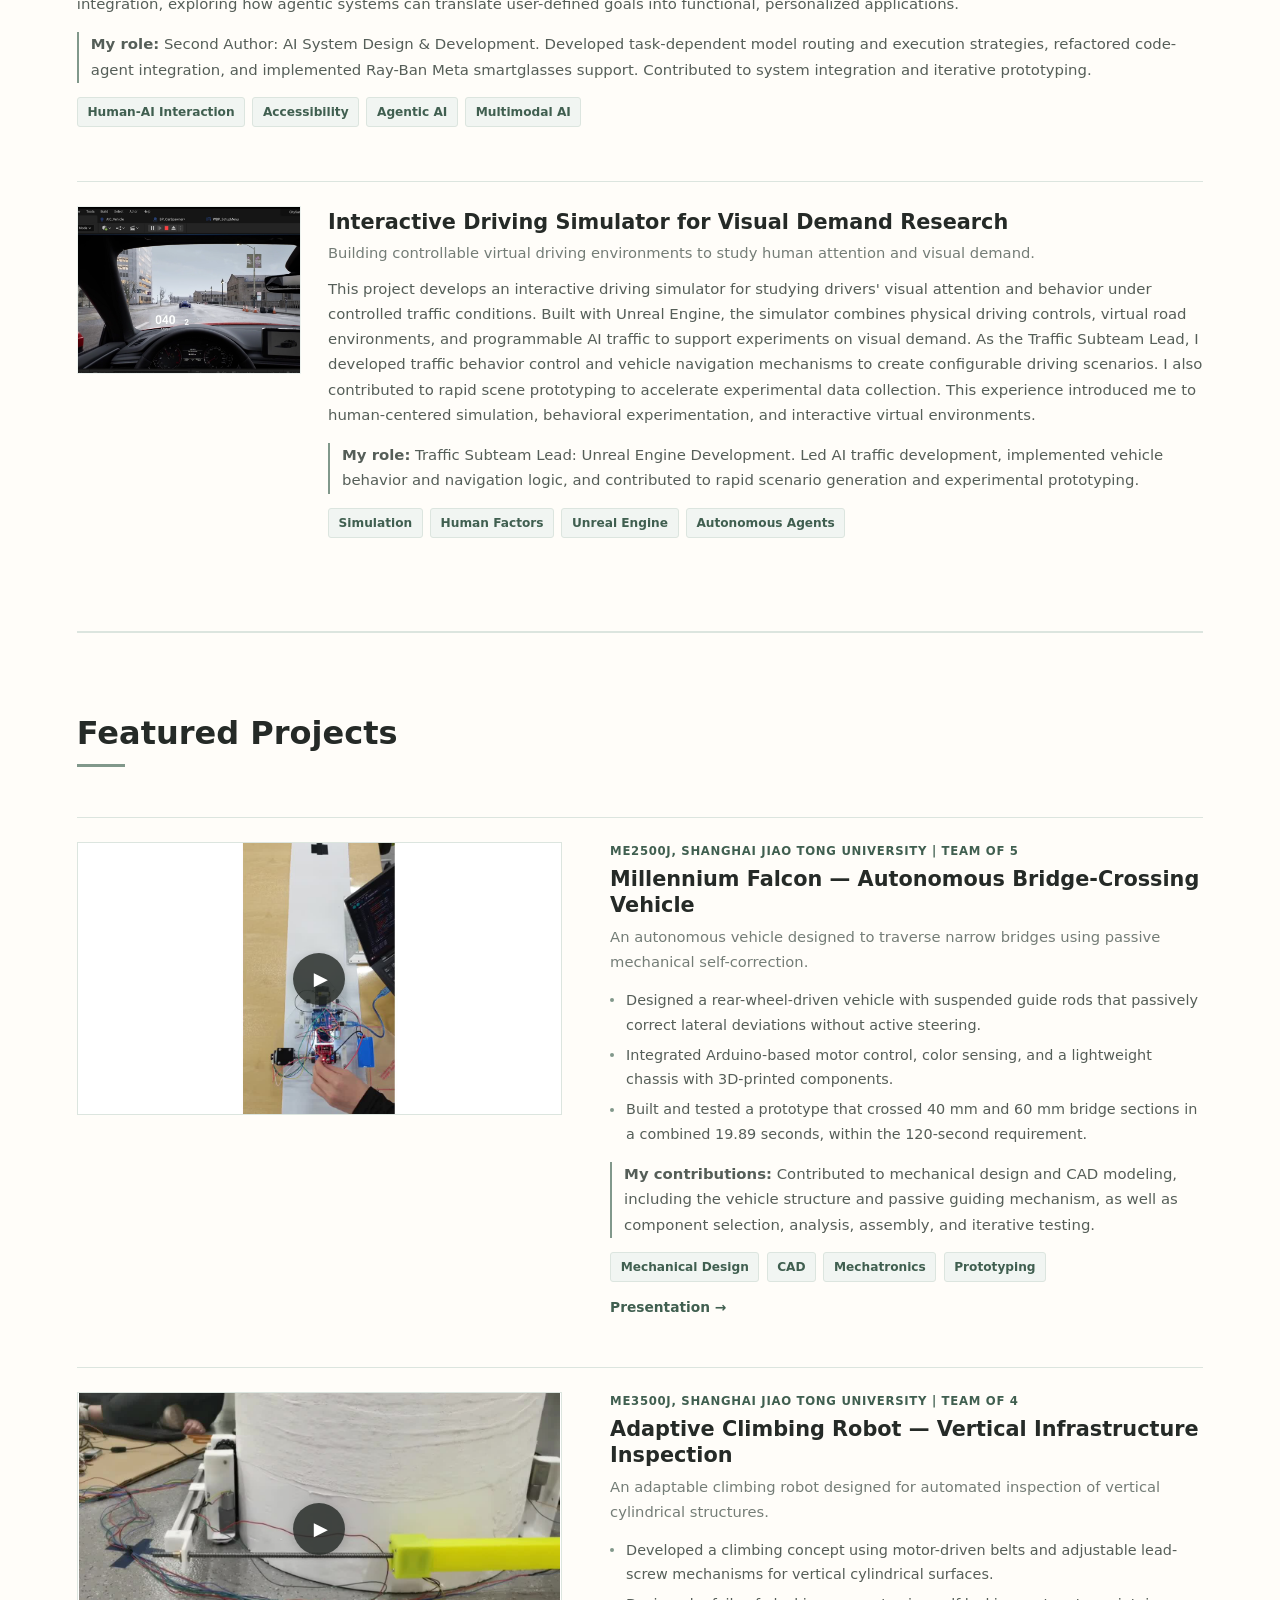
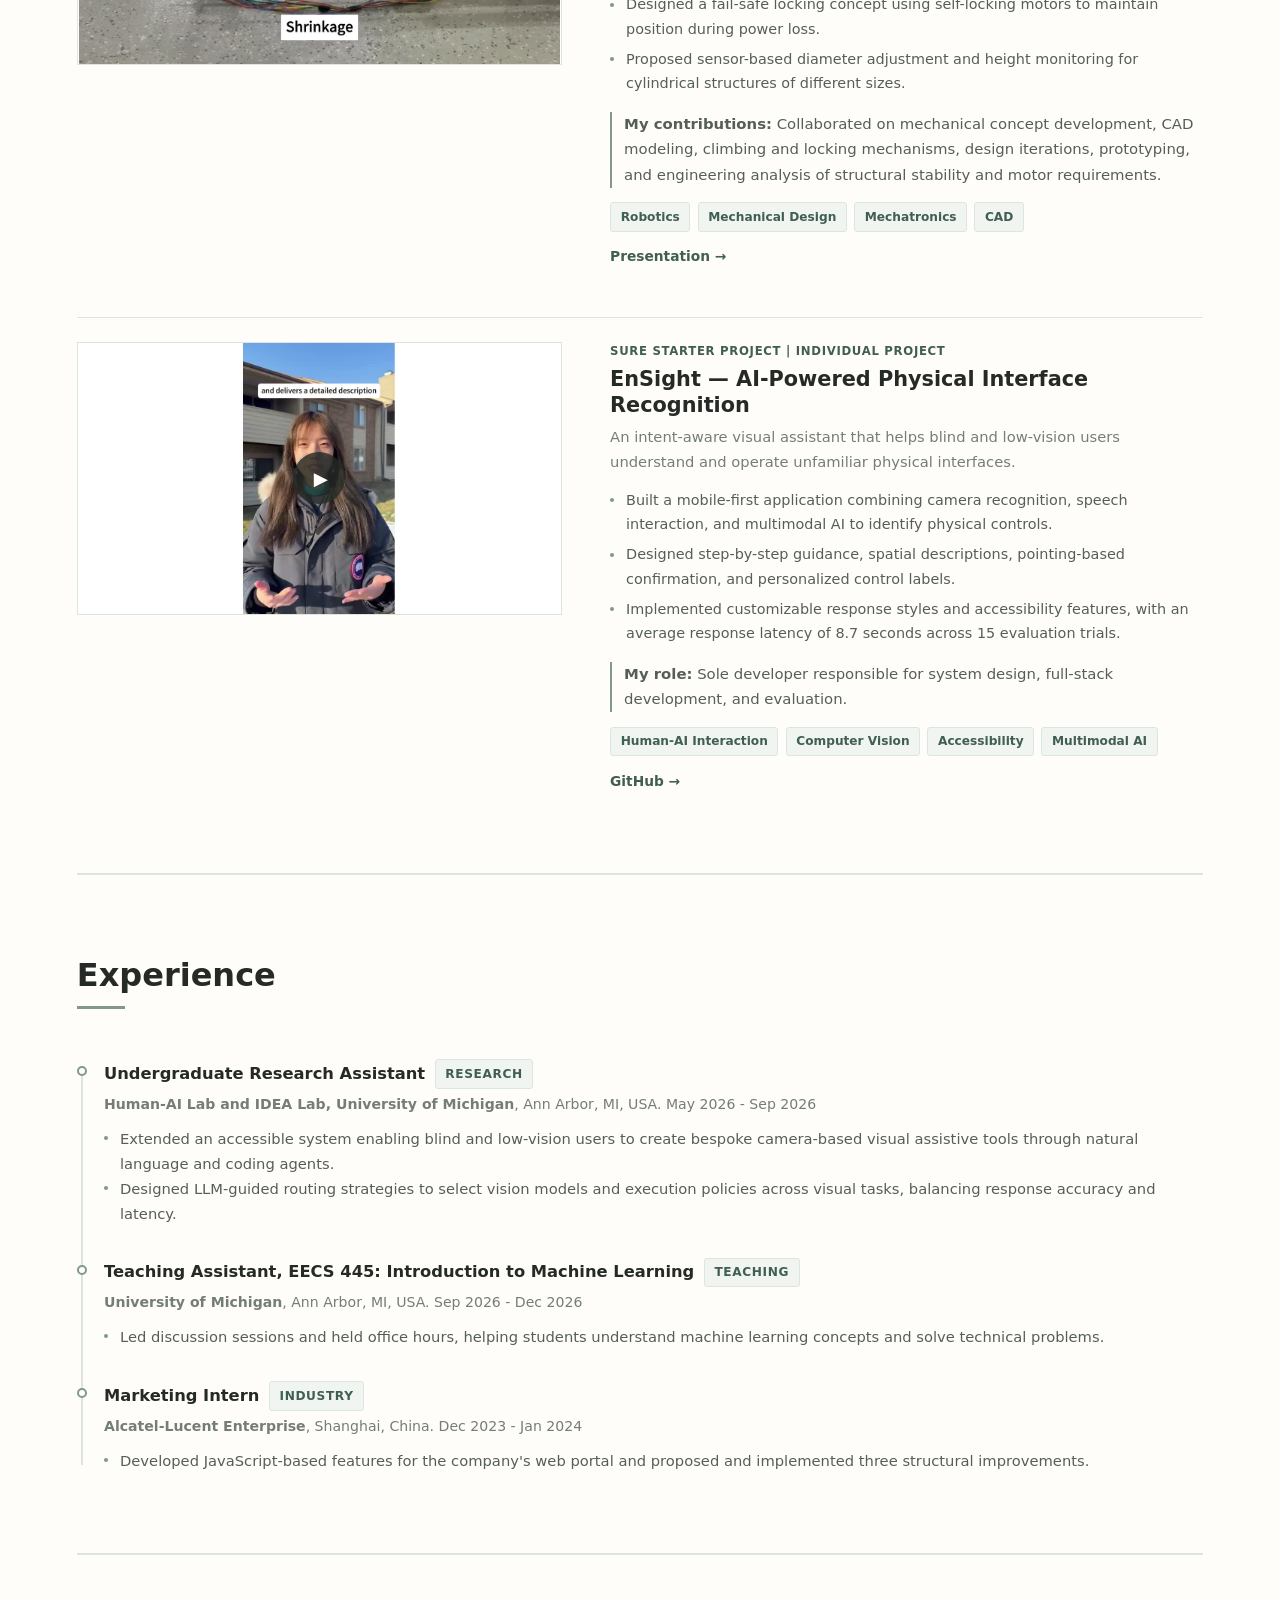
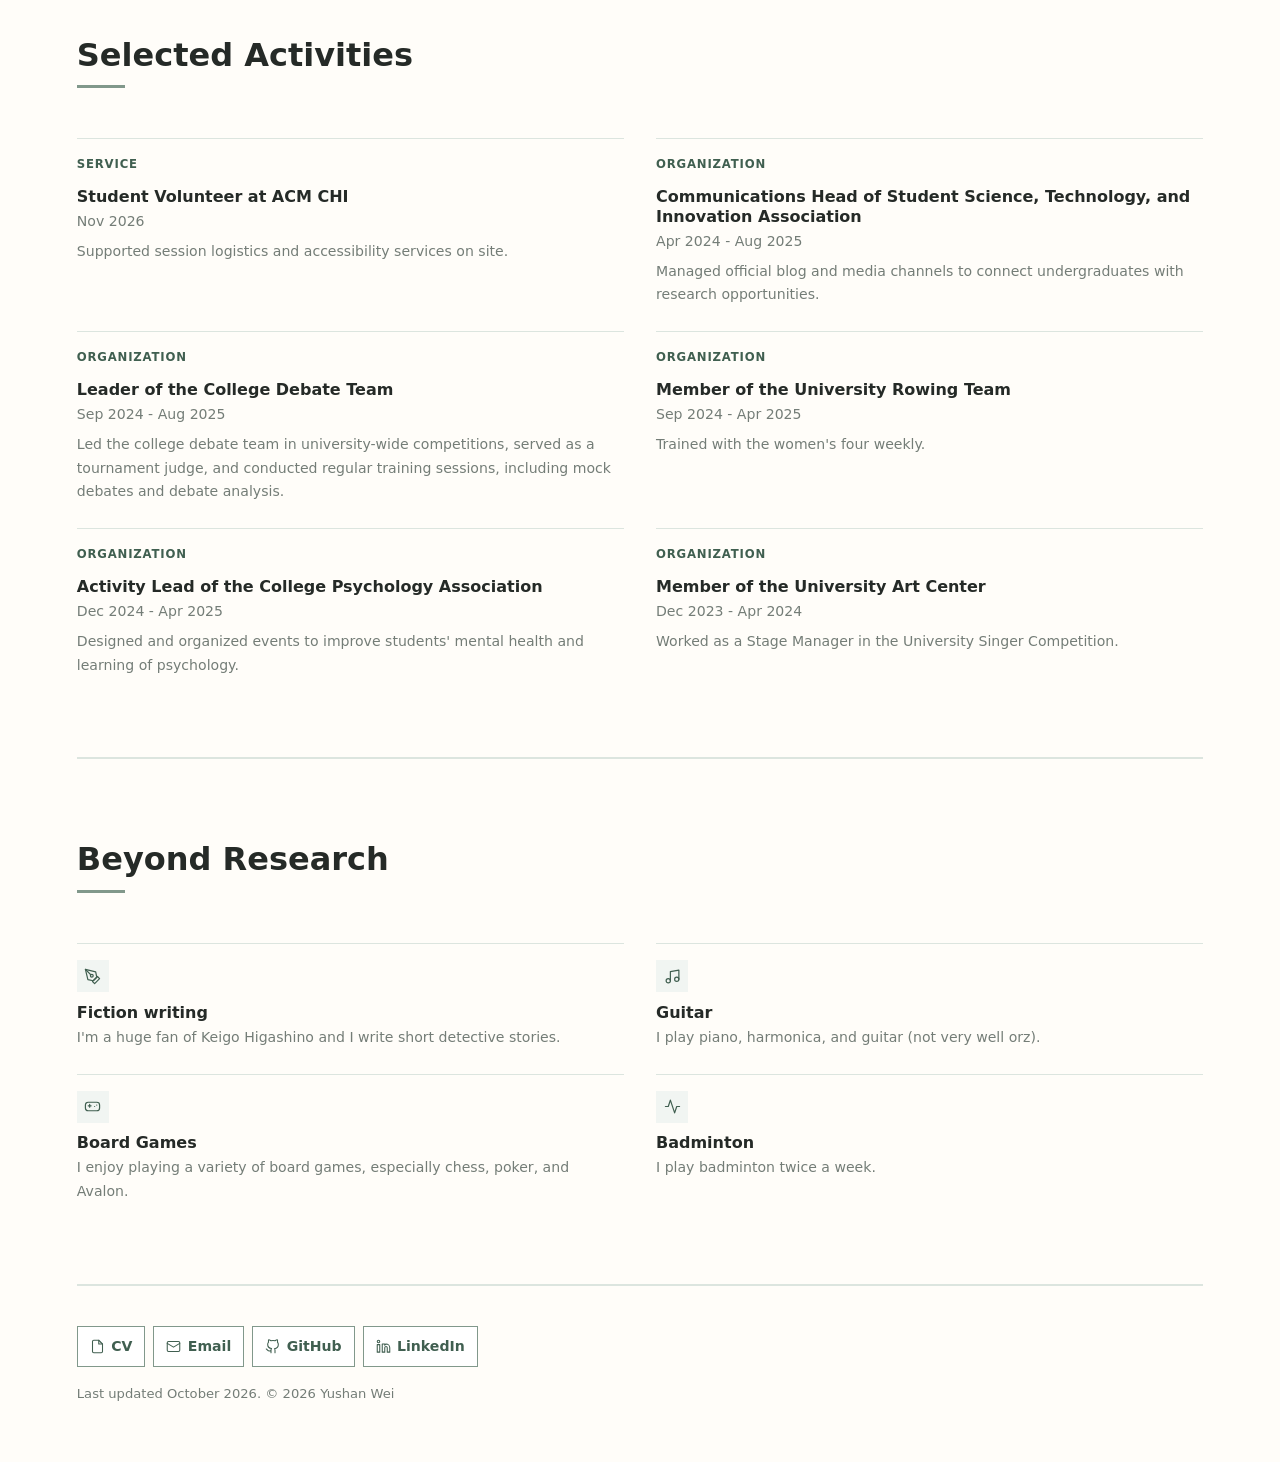
==== commit eb76bcf8: "Add featured project section." ====
--- a/index.html
+++ b/index.html
@@ -3,10 +3,10 @@
 <head>
 <meta charset="utf-8">
 <meta name="viewport" content="width=device-width, initial-scale=1">
-<title>Yushan Wei | HCI &amp; Interactive Systems Research</title>
+<title>Yushan Wei - University of Michigan</title>
 <meta name="description" content="Yushan Wei is a Computer Science undergraduate researcher at the University of Michigan interested in HCI, Human-AI Interaction, XR, wearables, and intelligent interactive systems.">
 <link rel="canonical" href="https://yushanwe.github.io/">
-<meta property="og:title" content="Yushan Wei | HCI &amp; Interactive Systems Research">
+<meta property="og:title" content="Yushan Wei - University of Michigan">
 <meta property="og:description" content="Computer Science undergraduate researcher at the University of Michigan interested in HCI, Human-AI Interaction, XR, wearables, and intelligent interactive systems.">
 <meta property="og:type" content="website">
 <meta property="og:url" content="https://yushanwe.github.io/">
@@ -14,7 +14,7 @@
 <meta property="og:image:alt" content="Portrait of Yushan Wei">
 <meta property="og:site_name" content="Yushan Wei">
 <meta name="twitter:card" content="summary_large_image">
-<meta name="twitter:title" content="Yushan Wei | HCI &amp; Interactive Systems Research">
+<meta name="twitter:title" content="Yushan Wei - University of Michigan">
 <meta name="twitter:description" content="Computer Science undergraduate researcher at the University of Michigan interested in HCI, Human-AI Interaction, XR, wearables, and intelligent interactive systems.">
 <meta name="twitter:image" content="https://yushanwe.github.io/sophie2.jpg">
 <meta name="twitter:image:alt" content="Portrait of Yushan Wei">
@@ -104,7 +104,17 @@
     </div>
   </section>
 
-  <!-- 3. Experience -->
+  <!-- 3. Featured Projects -->
+  <section class="section" id="featured-projects" aria-labelledby="featured-projects-h">
+    <div class="sechead">
+      <h2 class="sechead__title" id="featured-projects-h">Featured Projects</h2>
+    </div>
+    <div class="featured-projects" id="featuredProjectList">
+      <p>Engineering and software projects spanning mechatronics, robotics, and accessible Human-AI interaction.</p>
+    </div>
+  </section>
+
+  <!-- 4. Experience -->
   <section class="section" id="experience" aria-labelledby="exp-h">
     <div class="sechead">
       <h2 class="sechead__title" id="exp-h">Experience</h2>
@@ -112,7 +122,7 @@
     <ol class="timeline" id="expList"></ol>
   </section>
 
-  <!-- 4. Selected Activities -->
+  <!-- 5. Selected Activities -->
   <section class="section" id="activities" aria-labelledby="act-h">
     <div class="sechead">
       <h2 class="sechead__title" id="act-h">Selected Activities</h2>
@@ -120,7 +130,7 @@
     <div class="activities" id="actList"></div>
   </section>
 
-  <!-- 5. Beyond Research -->
+  <!-- 6. Beyond Research -->
   <section class="section section--beyond" id="beyond" aria-labelledby="beyond-h">
     <div class="sechead">
       <h2 class="sechead__title" id="beyond-h">Beyond Research</h2>
@@ -128,7 +138,7 @@
     <div class="beyond" id="beyondList"></div>
   </section>
 
-  <!-- 6. Footer -->
+  <!-- 7. Footer -->
   <footer class="footer" id="footer">
     <div class="footer__links" id="footerLinks"></div>
     <p class="footer__meta">
--- a/assets/css/style.css
+++ b/assets/css/style.css
@@ -70,6 +70,22 @@
 .linkrow a { font-size: .86rem; font-weight: 600; text-decoration: none; }
 .linkrow a::after { content: " →"; }
 
+.featured-projects { display: grid; gap: 3rem; }
+.fproject { display: grid; grid-template-columns: minmax(18rem, .9fr) minmax(0, 1.1fr); gap: clamp(1.5rem, 4vw, 3rem); padding-top: 1.5rem; border-top: 1px solid var(--line); align-items: start; }
+.fproject__media { position: relative; aspect-ratio: 16 / 9; overflow: hidden; background: var(--blue-pale); border: 1px solid var(--line); }
+.fproject__media img, .fproject__media iframe { display: block; width: 100%; height: 100%; border: 0; object-fit: contain; background: #fff; }
+.video-play { position: absolute; inset: 0; display: grid; place-items: center; width: 100%; border: 0; background: transparent; color: white; cursor: pointer; transition: background .18s ease; }
+.video-play span { display: grid; place-items: center; width: 3.25rem; height: 3.25rem; padding-left: .18rem; border-radius: 50%; background: rgb(37 42 39 / 82%); box-shadow: 0 2px 12px rgb(0 0 0 / 18%); font-size: 1.15rem; transition: transform .18s var(--ease), background .18s ease; }
+.video-play:hover { background: rgb(37 42 39 / 6%); }
+.video-play:hover span { transform: scale(1.06); background: var(--blue-dark); }
+.video-play.is-hidden { display: none; }
+.fproject__context { margin-bottom: .3rem; color: var(--blue-dark); font-size: .73rem; font-weight: 650; letter-spacing: .06em; text-transform: uppercase; }
+.fproject__title { margin-bottom: .35rem; font-size: 1.3rem; }
+.fproject__tagline { margin-bottom: .85rem; color: var(--ink-faint); font-size: .92rem; }
+.fproject__highlights { display: grid; gap: .35rem; margin-bottom: 1rem; }
+.fproject__highlights li { position: relative; padding-left: 1rem; color: var(--ink-soft); font-size: .9rem; }
+.fproject__highlights li::before { content: ""; position: absolute; left: 0; top: .72em; width: 4px; height: 4px; border-radius: 50%; background: var(--blue); }
+
 .pubs { display: grid; gap: 2.5rem; }
 .pubyear { display: grid; gap: 1.25rem; }
 .pubyear__label { display: flex; gap: .8rem; align-items: center; color: var(--blue-dark); font-size: 1rem; }
@@ -136,6 +152,8 @@
   .pcard { grid-template-columns: 1fr; }
   .pcard__media { max-width: 22rem; }
   .pcard__body { padding: 1.1rem 0 0; }
+  .fproject { grid-template-columns: 1fr; gap: 1.25rem; }
+  .fproject__media { width: 100%; }
   .activities, .beyond { grid-template-columns: 1fr; }
 }
 
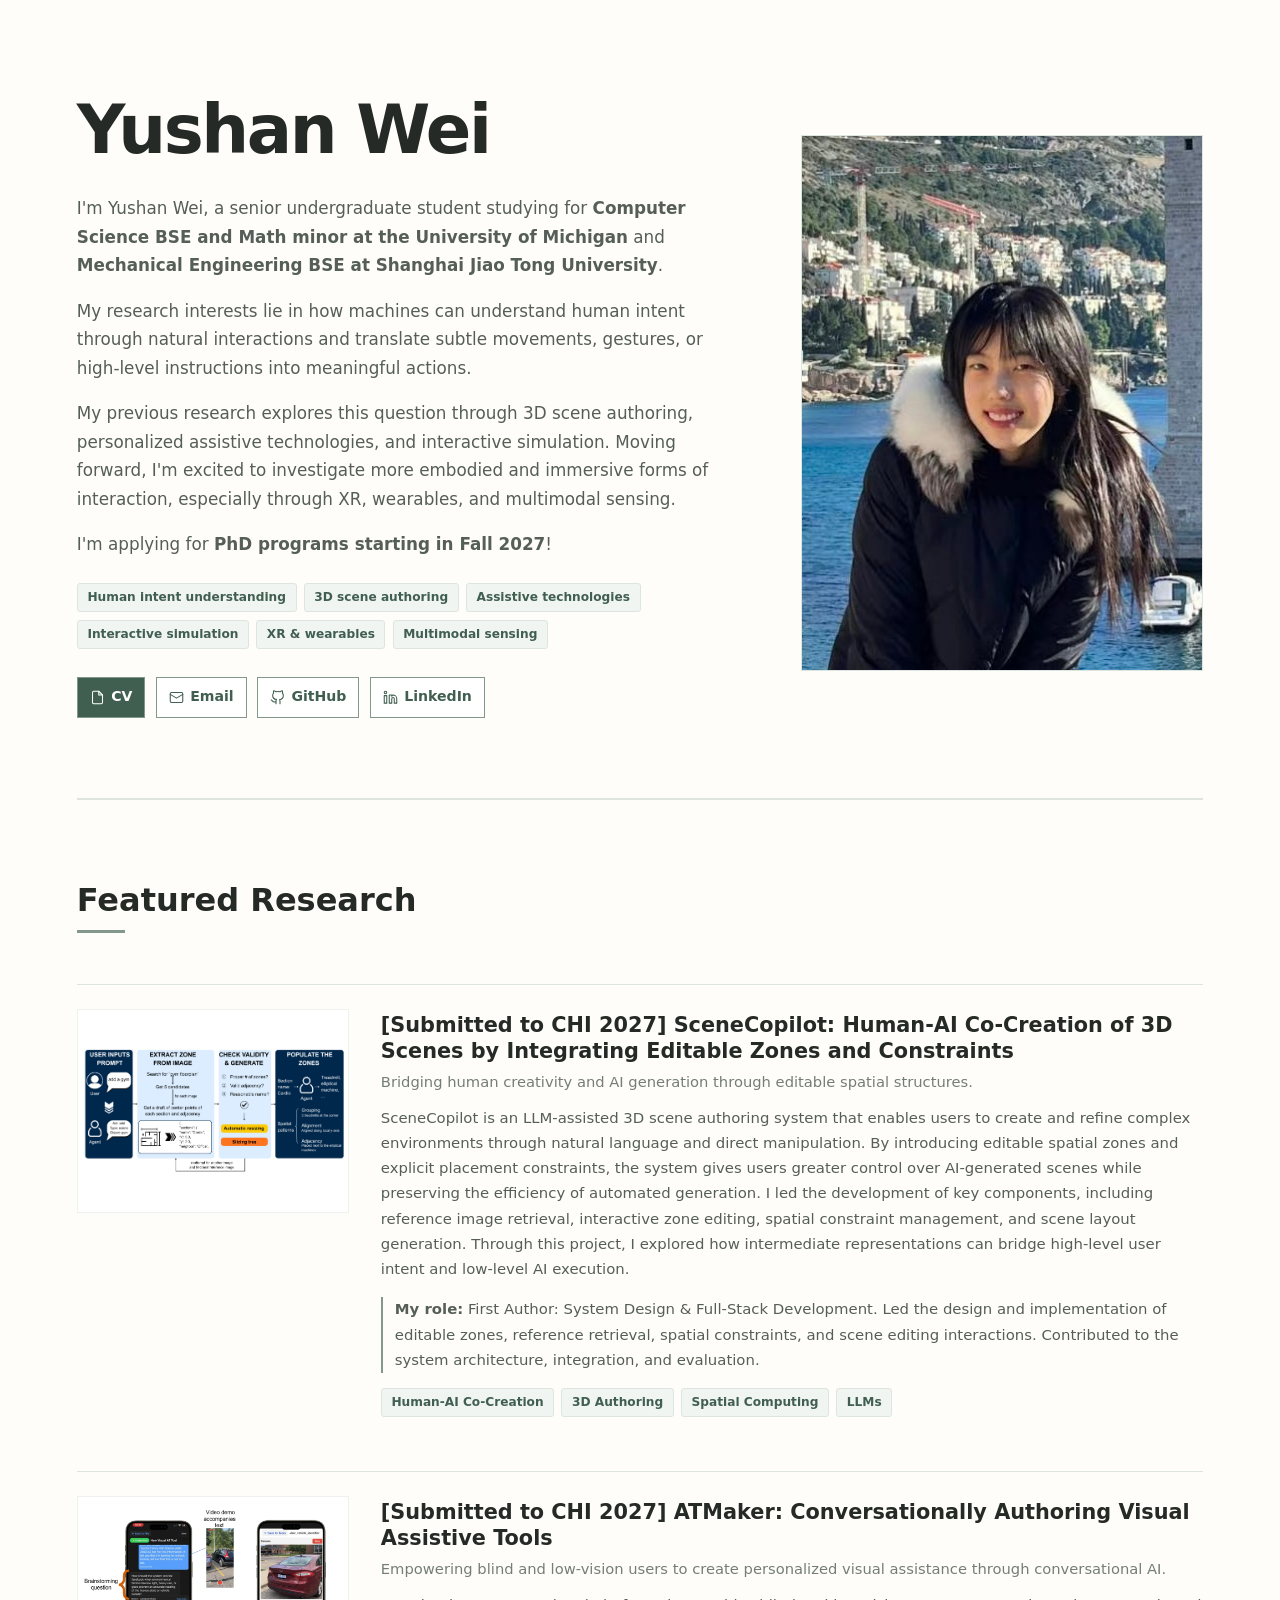
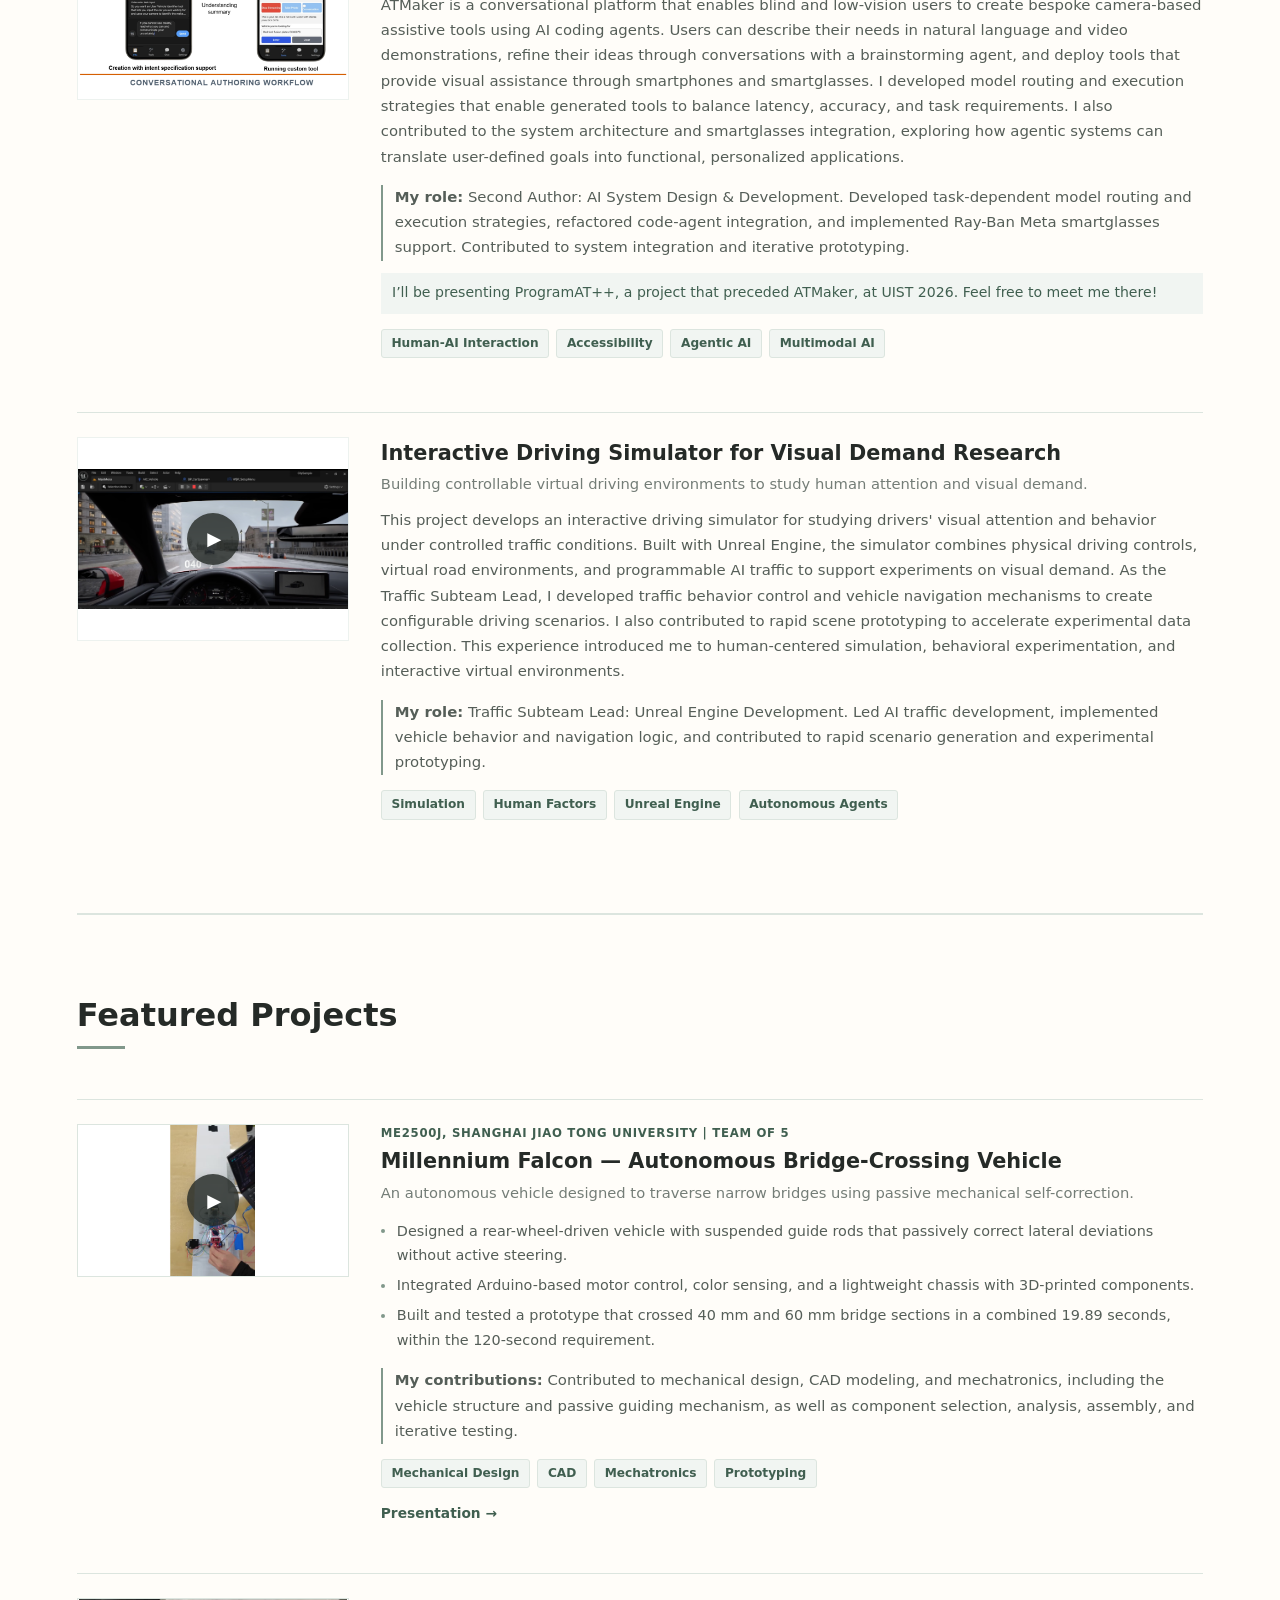
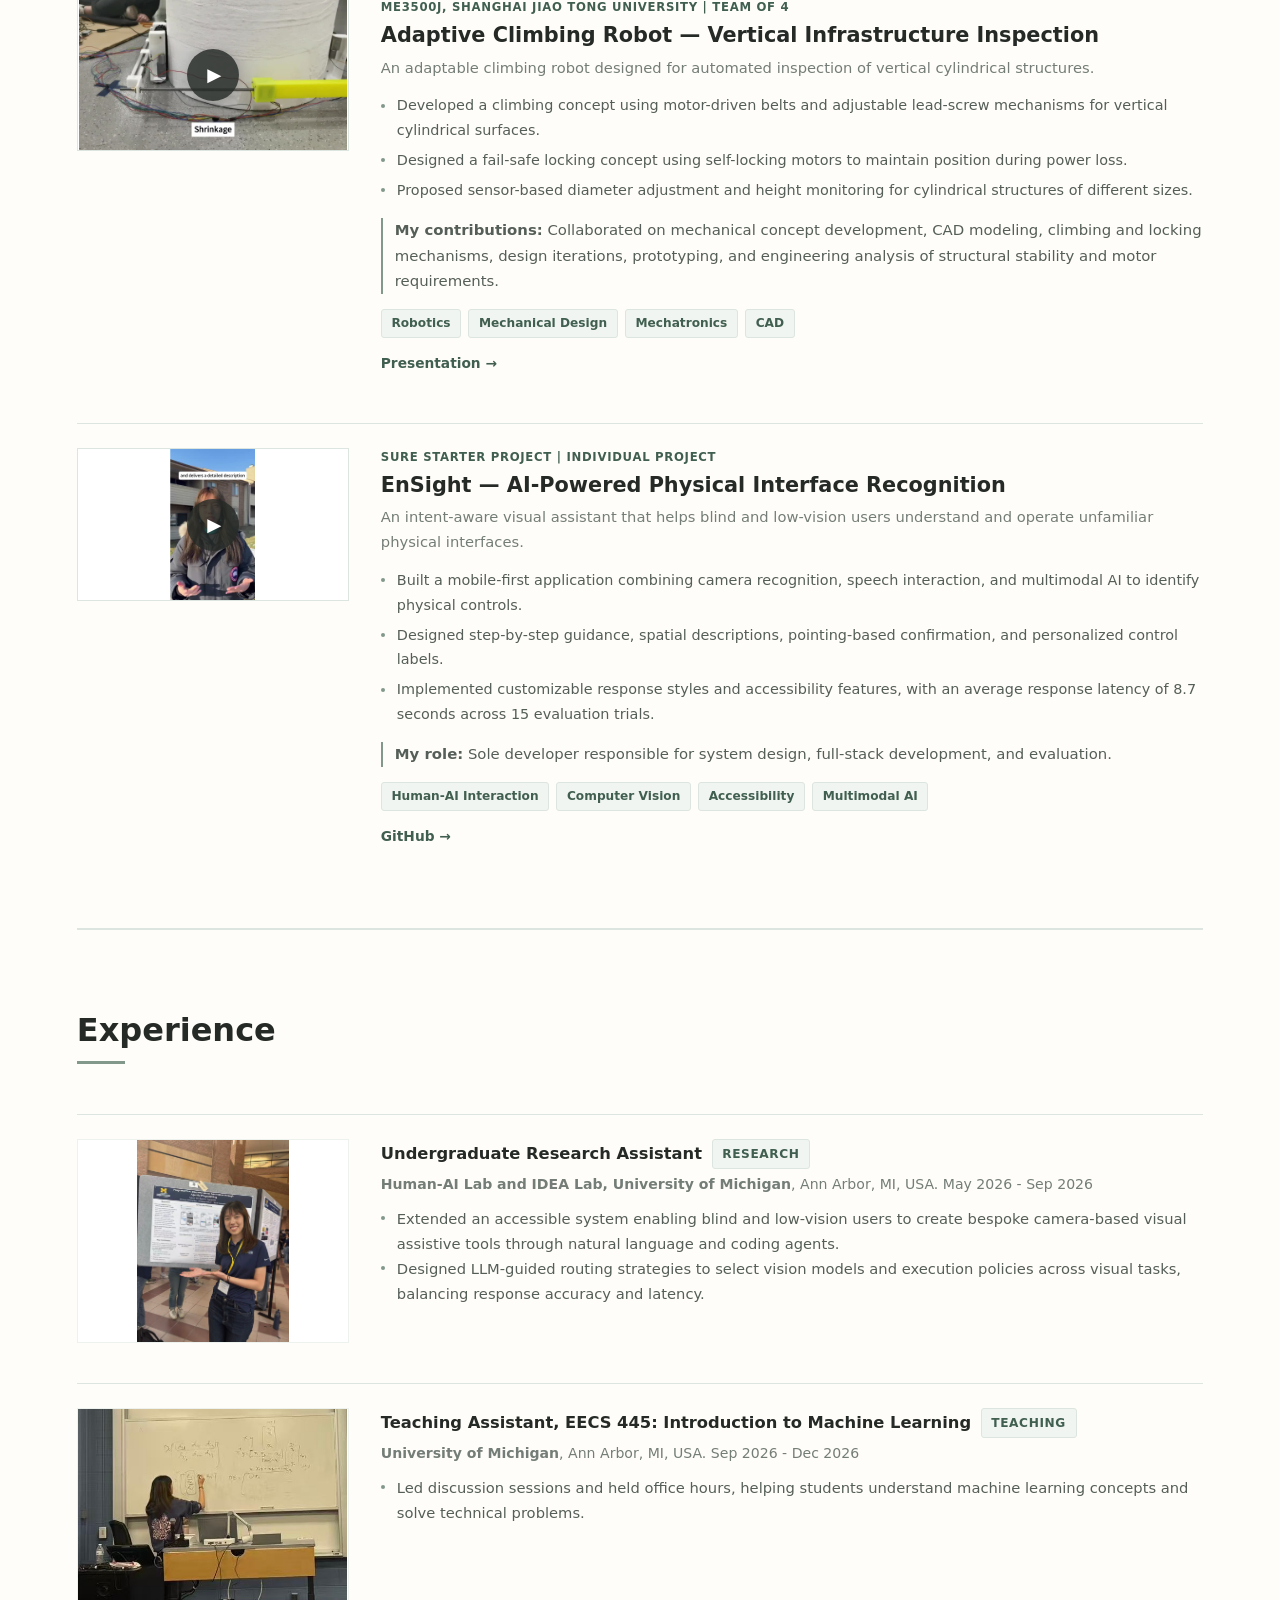
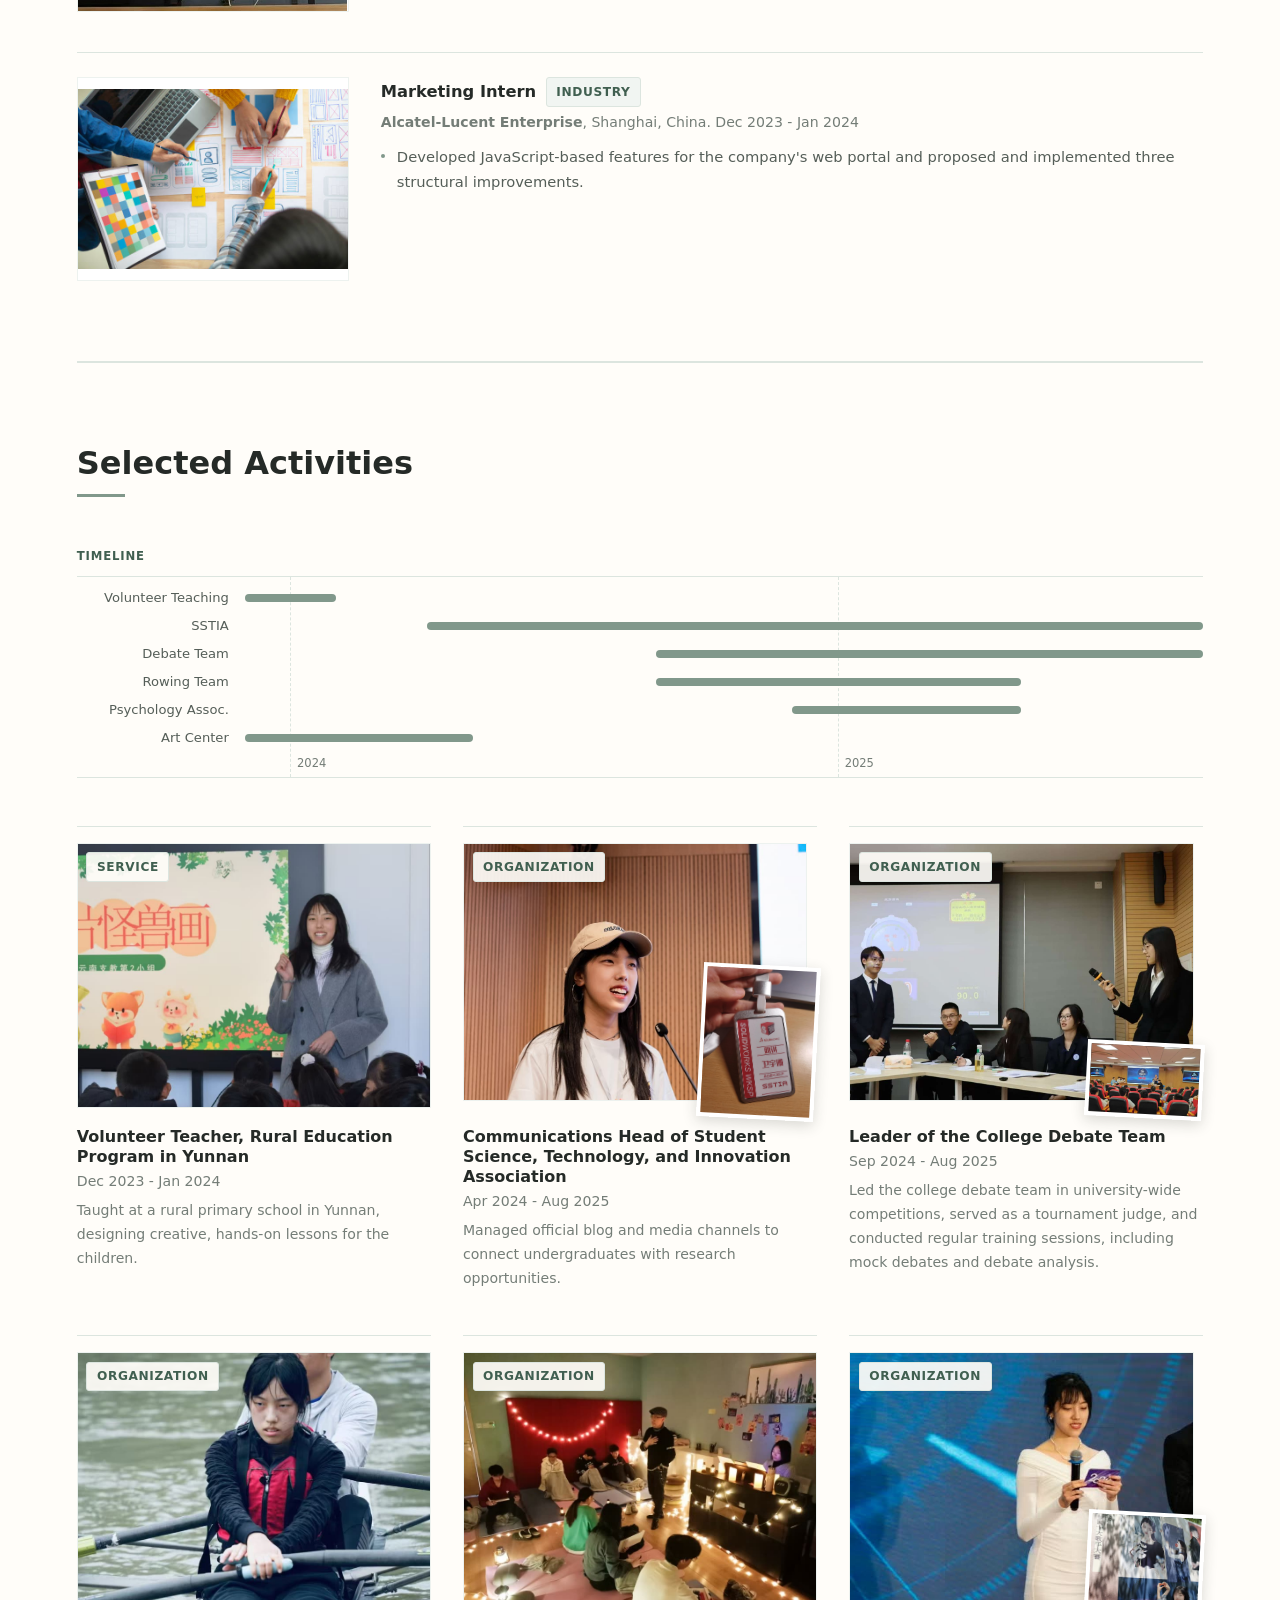
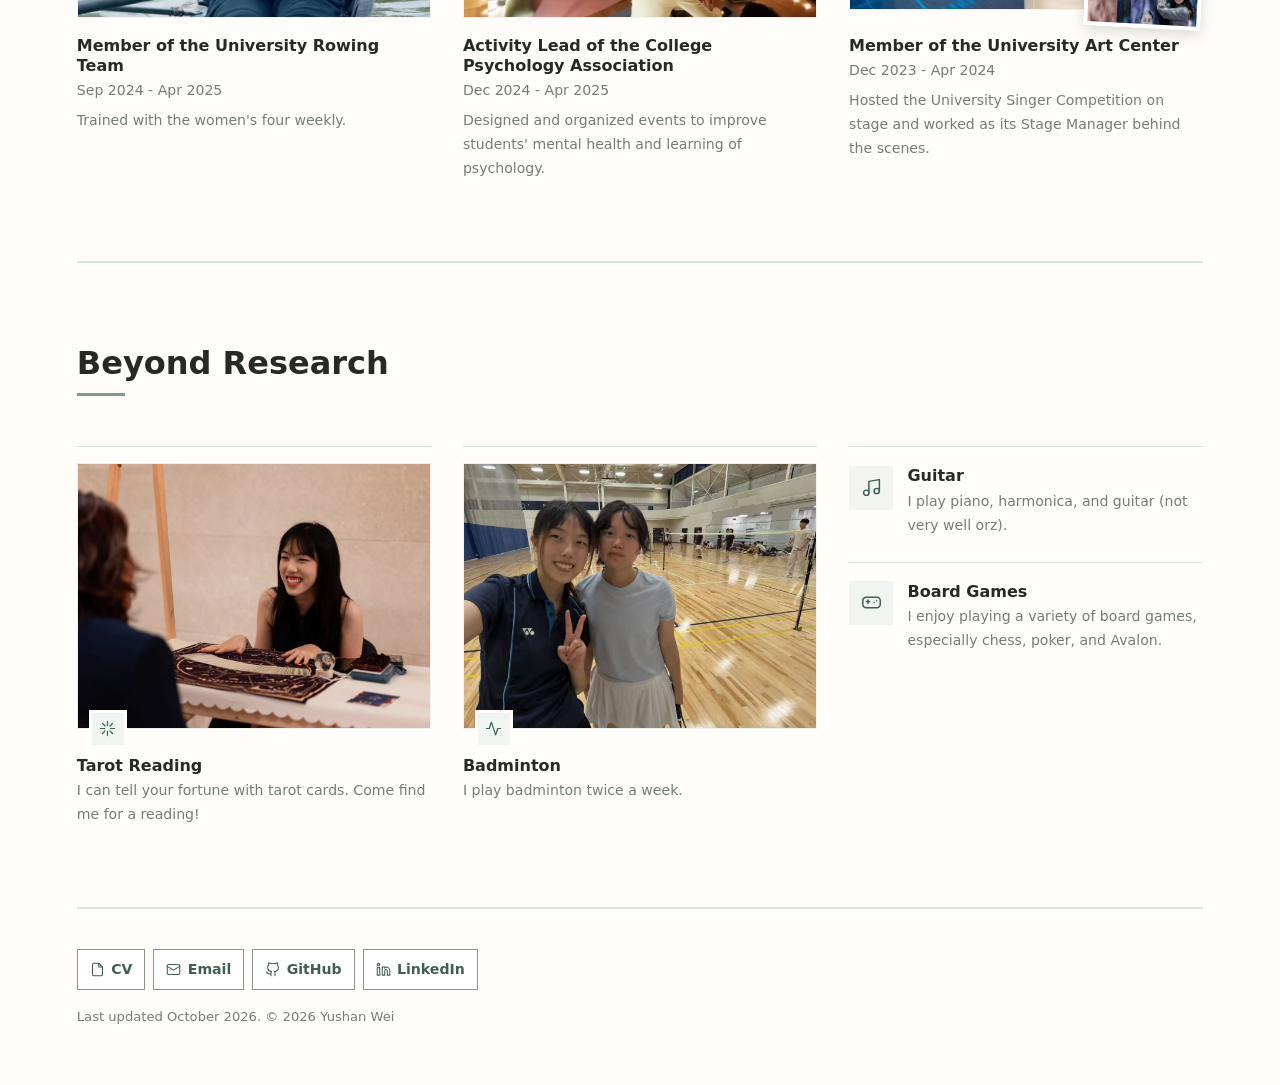
==== commit cfbd9fb5: "Use more diverse design for activities & beyond research." ====
--- a/index.html
+++ b/index.html
@@ -10,13 +10,13 @@
 <meta property="og:description" content="Computer Science undergraduate researcher at the University of Michigan interested in HCI, Human-AI Interaction, XR, wearables, and intelligent interactive systems.">
 <meta property="og:type" content="website">
 <meta property="og:url" content="https://yushanwe.github.io/">
-<meta property="og:image" content="https://yushanwe.github.io/sophie2.jpg">
+<meta property="og:image" content="https://yushanwe.github.io/figures/sophie2.jpg">
 <meta property="og:image:alt" content="Portrait of Yushan Wei">
 <meta property="og:site_name" content="Yushan Wei">
 <meta name="twitter:card" content="summary_large_image">
 <meta name="twitter:title" content="Yushan Wei - University of Michigan">
 <meta name="twitter:description" content="Computer Science undergraduate researcher at the University of Michigan interested in HCI, Human-AI Interaction, XR, wearables, and intelligent interactive systems.">
-<meta name="twitter:image" content="https://yushanwe.github.io/sophie2.jpg">
+<meta name="twitter:image" content="https://yushanwe.github.io/figures/sophie2.jpg">
 <meta name="twitter:image:alt" content="Portrait of Yushan Wei">
 <link rel="icon" href="assets/img/favicon.svg" type="image/svg+xml">
 <link rel="stylesheet" href="assets/css/style.css">
@@ -26,7 +26,7 @@
   "@type": "Person",
   "name": "Yushan Wei",
   "url": "https://yushanwe.github.io/",
-  "image": "https://yushanwe.github.io/sophie2.jpg",
+  "image": "https://yushanwe.github.io/figures/sophie2.jpg",
   "email": "mailto:yushanwe@umich.edu",
   "affiliation": [
     {
@@ -127,6 +127,7 @@
     <div class="sechead">
       <h2 class="sechead__title" id="act-h">Selected Activities</h2>
     </div>
+    <div class="atl reveal" id="actTimeline"></div>
     <div class="activities" id="actList"></div>
   </section>
 
--- a/assets/css/style.css
+++ b/assets/css/style.css
@@ -10,6 +10,8 @@
   --line-soft: #edf2ef;
   --font: system-ui, sans-serif;
   --ease: cubic-bezier(.2, .8, .2, 1);
+  --media-width: 17rem;
+  --media-gap: clamp(1.5rem, 3vw, 2rem);
 }
 
 *, *::before, *::after { box-sizing: border-box; }
@@ -53,10 +55,11 @@
 .sechead__title::after { content: ""; display: block; width: 3rem; height: 3px; margin-top: .65rem; background: var(--blue); }
 
 .projects { display: grid; gap: 2.5rem; }
-.pcard { display: grid; grid-template-columns: 14rem minmax(0, 1fr); border-top: 1px solid var(--line); padding-top: 1.5rem; }
+.pcard { display: grid; grid-template-columns: var(--media-width) minmax(0, 1fr); gap: var(--media-gap); border-top: 1px solid var(--line); padding-top: 1.5rem; }
 .pcard--text { grid-template-columns: 1fr; }
-.pcard__media img { width: 100%; aspect-ratio: 4 / 3; object-fit: cover; border: 1px solid var(--line-soft); }
-.pcard__body { padding-left: 1.7rem; }
+.pcard__media { position: relative; aspect-ratio: 4 / 3; overflow: hidden; background: white; border: 1px solid var(--line-soft); }
+.pcard__media img, .pcard__media iframe { display: block; width: 100%; height: 100%; border: 0; object-fit: contain; }
+.pcard__body { padding-left: 0; }
 .pcard--text .pcard__body { padding-left: 0; }
 .pcard__year, .act__cat { color: var(--blue-dark); font-size: .73rem; font-weight: 650; letter-spacing: .07em; text-transform: uppercase; }
 .pcard__title { margin: .25rem 0; font-size: 1.3rem; }
@@ -65,13 +68,14 @@
 .pcard__tagline { margin-bottom: .75rem; color: var(--ink-faint); font-size: .92rem; }
 .pcard__desc, .pcard__role { color: var(--ink-soft); font-size: .93rem; }
 .pcard__role { margin-bottom: .9rem; padding-left: .75rem; border-left: 2px solid var(--blue); }
+.pcard__note { margin: -.15rem 0 .9rem; padding: .55rem .7rem; background: var(--blue-pale); color: var(--blue-dark); font-size: .88rem; }
 .tags { margin-bottom: .85rem; }
 .linkrow { display: flex; flex-wrap: wrap; gap: .9rem; align-items: center; }
 .linkrow a { font-size: .86rem; font-weight: 600; text-decoration: none; }
 .linkrow a::after { content: " →"; }
 
 .featured-projects { display: grid; gap: 3rem; }
-.fproject { display: grid; grid-template-columns: minmax(18rem, .9fr) minmax(0, 1.1fr); gap: clamp(1.5rem, 4vw, 3rem); padding-top: 1.5rem; border-top: 1px solid var(--line); align-items: start; }
+.fproject { display: grid; grid-template-columns: var(--media-width) minmax(0, 1fr); gap: var(--media-gap); padding-top: 1.5rem; border-top: 1px solid var(--line); align-items: start; }
 .fproject__media { position: relative; aspect-ratio: 16 / 9; overflow: hidden; background: var(--blue-pale); border: 1px solid var(--line); }
 .fproject__media img, .fproject__media iframe { display: block; width: 100%; height: 100%; border: 0; object-fit: contain; background: #fff; }
 .video-play { position: absolute; inset: 0; display: grid; place-items: center; width: 100%; border: 0; background: transparent; color: white; cursor: pointer; transition: background .18s ease; }
@@ -101,12 +105,12 @@
 .pub__foot { display: flex; flex-wrap: wrap; gap: .8rem; align-items: center; margin-top: .5rem; }
 .status { text-transform: uppercase; letter-spacing: .04em; }
 
-.timeline { position: relative; padding-left: 1.7rem; }
-.timeline::before { content: ""; position: absolute; left: 4px; top: .5rem; bottom: .5rem; width: 2px; background: var(--line); }
-.tl { position: relative; padding-bottom: 2rem; }
-.tl:last-child { padding-bottom: 0; }
-.tl::before { content: ""; position: absolute; left: -1.7rem; top: .45rem; width: 10px; height: 10px; background: white; border: 2px solid var(--blue); border-radius: 50%; transition: transform .2s ease; }
-.tl:hover::before { transform: scale(1.25); }
+.timeline { display: grid; gap: 2.5rem; }
+.tl { padding-top: 1.5rem; border-top: 1px solid var(--line); }
+.tl__layout { display: grid; grid-template-columns: var(--media-width) minmax(0, 1fr); gap: var(--media-gap); align-items: start; }
+.tl__media { width: 100%; aspect-ratio: 4 / 3; overflow: hidden; background: white; border: 1px solid var(--line-soft); }
+.tl__image { width: 100%; height: 100%; object-fit: contain; }
+.tl__content { padding-left: 0; }
 .tl__top { display: flex; flex-wrap: wrap; gap: .6rem; align-items: center; }
 .tl__role { font-size: 1.02rem; }
 .cat { text-transform: uppercase; letter-spacing: .05em; }
@@ -114,14 +118,52 @@
 .tl__bullets li { position: relative; padding-left: 1rem; color: var(--ink-soft); font-size: .92rem; }
 .tl__bullets li::before { content: ""; position: absolute; left: 0; top: .7em; width: 4px; height: 4px; border-radius: 50%; background: var(--blue); }
 
-.activities, .beyond { display: grid; grid-template-columns: repeat(2, minmax(0, 1fr)); gap: 1.5rem 2rem; }
-.act, .by { padding-top: 1rem; border-top: 1px solid var(--line); transition: transform .2s var(--ease); }
+/* Activity timeline */
+.atl { margin-bottom: 3rem; --atl-label: 9.5rem; --atl-gap: 1rem; }
+.atl__caption { margin-bottom: .6rem; color: var(--blue-dark); font-size: .73rem; font-weight: 650; letter-spacing: .07em; text-transform: uppercase; }
+.atl__plot { position: relative; padding: .5rem 0 1.6rem; border-top: 1px solid var(--line); border-bottom: 1px solid var(--line); }
+.atl__grid { position: absolute; top: 0; bottom: 0; left: calc(var(--atl-label) + var(--atl-gap)); right: 0; pointer-events: none; }
+.atl__tick { position: absolute; top: 0; bottom: 0; border-left: 1px dashed var(--line); }
+.atl__tick span { position: absolute; bottom: .2rem; left: .35rem; color: var(--ink-faint); font-size: .72rem; }
+.atl__rows { position: relative; display: grid; gap: .15rem; }
+.atl__row { display: grid; grid-template-columns: var(--atl-label) minmax(0, 1fr); gap: var(--atl-gap); align-items: center; }
+.atl__label { overflow: hidden; color: var(--ink-soft); font-size: .82rem; text-align: right; white-space: nowrap; text-overflow: ellipsis; }
+.atl__track { position: relative; height: 1.6rem; }
+.atl__bar { position: absolute; top: 0; bottom: 0; min-width: 8px; }
+.atl__bar::before { content: ""; position: absolute; left: 0; right: 0; top: 50%; height: 8px; margin-top: -4px; border-radius: 4px; background: var(--blue); transition: background .18s ease, height .18s var(--ease), margin .18s var(--ease); }
+.atl__bar:hover::before, .atl__bar:focus-visible::before, .atl__bar.is-active::before { height: 12px; margin-top: -6px; background: var(--blue-dark); }
+.atl__tip { position: absolute; bottom: calc(100% - .1rem); left: 50%; z-index: 2; padding: .15rem .45rem; background: var(--ink); color: white; font-size: .72rem; white-space: nowrap; opacity: 0; transform: translate(-50%, 4px); pointer-events: none; transition: opacity .15s ease, transform .15s var(--ease); }
+.atl__bar:hover .atl__tip, .atl__bar:focus-visible .atl__tip, .atl__bar.is-active .atl__tip { opacity: 1; transform: translate(-50%, 0); }
+
+/* Activity cards */
+.activities { display: grid; grid-template-columns: repeat(3, minmax(0, 1fr)); gap: 2.75rem 2rem; }
+.act, .by { padding-top: 1rem; border-top: 1px solid var(--line); transition: transform .2s var(--ease); scroll-margin-top: 2rem; }
 .act:hover, .by:hover { transform: translateY(-2px); }
+.act.is-active { border-top-color: var(--blue); }
+.act__media { position: relative; margin-bottom: 1.15rem; }
+.act__media--stack { margin-right: .6rem; margin-bottom: 1.6rem; }
+.act__frame { aspect-ratio: 4 / 3; overflow: hidden; background: var(--blue-pale); border: 1px solid var(--line-soft); }
+.act__img { width: 100%; height: 100%; object-fit: cover; transition: transform .5s var(--ease); }
+.act:hover .act__img { transform: scale(1.03); }
+.act__inset { position: absolute; right: -.6rem; bottom: -1.1rem; width: 34%; max-height: 72%; object-fit: cover; border: 4px solid white; box-shadow: 0 4px 14px rgb(37 42 39 / 18%); transform: rotate(3deg); transition: transform .3s var(--ease); }
+.act:hover .act__inset { transform: rotate(0deg) scale(1.04); }
+.act__badge { position: absolute; top: .6rem; left: .6rem; background: rgb(255 253 249 / 92%); }
 .act__title, .by__title { margin: .2rem 0; font-size: 1rem; }
 .act__date, .act__note, .by__body { color: var(--ink-faint); font-size: .88rem; }
 .act__date { margin-bottom: .35rem; }
+
+/* Beyond research: photo cards + a stack of compact cards */
+.beyond { display: grid; grid-template-columns: repeat(3, minmax(0, 1fr)); gap: 2rem; align-items: start; }
+.by__media { aspect-ratio: 4 / 3; overflow: hidden; background: var(--blue-pale); border: 1px solid var(--line-soft); }
+.by__media img { width: 100%; height: 100%; object-fit: cover; transition: transform .5s var(--ease); }
+.by--photo:hover .by__media img { transform: scale(1.03); }
 .by__icon { width: 32px; height: 32px; display: grid; place-items: center; margin-bottom: .65rem; background: var(--blue-pale); color: var(--blue-dark); }
 .by__icon svg { width: 17px; height: 17px; }
+.by--photo .by__icon { position: relative; width: 38px; height: 38px; margin: -19px 0 .5rem .75rem; border: 3px solid var(--bg); }
+.by__stack { display: grid; gap: 1.5rem; }
+.by--compact { display: grid; grid-template-columns: auto minmax(0, 1fr); gap: .9rem; align-items: start; }
+.by--compact .by__icon { width: 44px; height: 44px; margin: .15rem 0 0; }
+.by--compact .by__icon svg { width: 21px; height: 21px; }
 
 .footer { padding: 2.5rem 0 3.5rem; border-top: 2px solid var(--line); }
 .footer__links { display: flex; flex-wrap: wrap; gap: .5rem; margin-bottom: 1rem; }
@@ -143,18 +185,30 @@
 .reveal { opacity: 0; transform: translateY(12px); transition: opacity .55s var(--ease), transform .55s var(--ease); }
 .reveal.is-in { opacity: 1; transform: none; }
 
+@media (max-width: 1100px) {
+  .activities { grid-template-columns: repeat(2, minmax(0, 1fr)); }
+  .beyond { grid-template-columns: repeat(2, minmax(0, 1fr)); }
+  .by__stack { grid-column: 1 / -1; grid-template-columns: repeat(2, minmax(0, 1fr)); }
+}
+
 @media (max-width: 700px) {
   .main { padding-inline: 1rem; }
   .section { padding: 3.5rem 0; }
   .section--hero { padding-top: 3rem; }
   .hero { grid-template-columns: 1fr; gap: 1.75rem; }
   .hero__figure { order: -1; width: min(100%, 25.125rem); }
-  .pcard { grid-template-columns: 1fr; }
-  .pcard__media { max-width: 22rem; }
-  .pcard__body { padding: 1.1rem 0 0; }
+  .pcard { grid-template-columns: 1fr; gap: 1.1rem; }
+  .pcard__media { width: min(100%, var(--media-width)); }
+  .pcard__body { padding-top: 0; }
   .fproject { grid-template-columns: 1fr; gap: 1.25rem; }
-  .fproject__media { width: 100%; }
-  .activities, .beyond { grid-template-columns: 1fr; }
+  .fproject__media { width: min(100%, var(--media-width)); }
+  .tl__layout { grid-template-columns: 1fr; gap: 1rem; }
+  .tl__media { width: min(100%, var(--media-width)); }
+  .tl__content { padding-left: 0; }
+  .activities, .beyond, .by__stack { grid-template-columns: 1fr; }
+  .act__media, .by__media { max-width: 28rem; }
+  .atl { --atl-label: 7.6rem; --atl-gap: .6rem; }
+  .atl__label { font-size: .76rem; }
 }
 
 @media (max-width: 460px) {
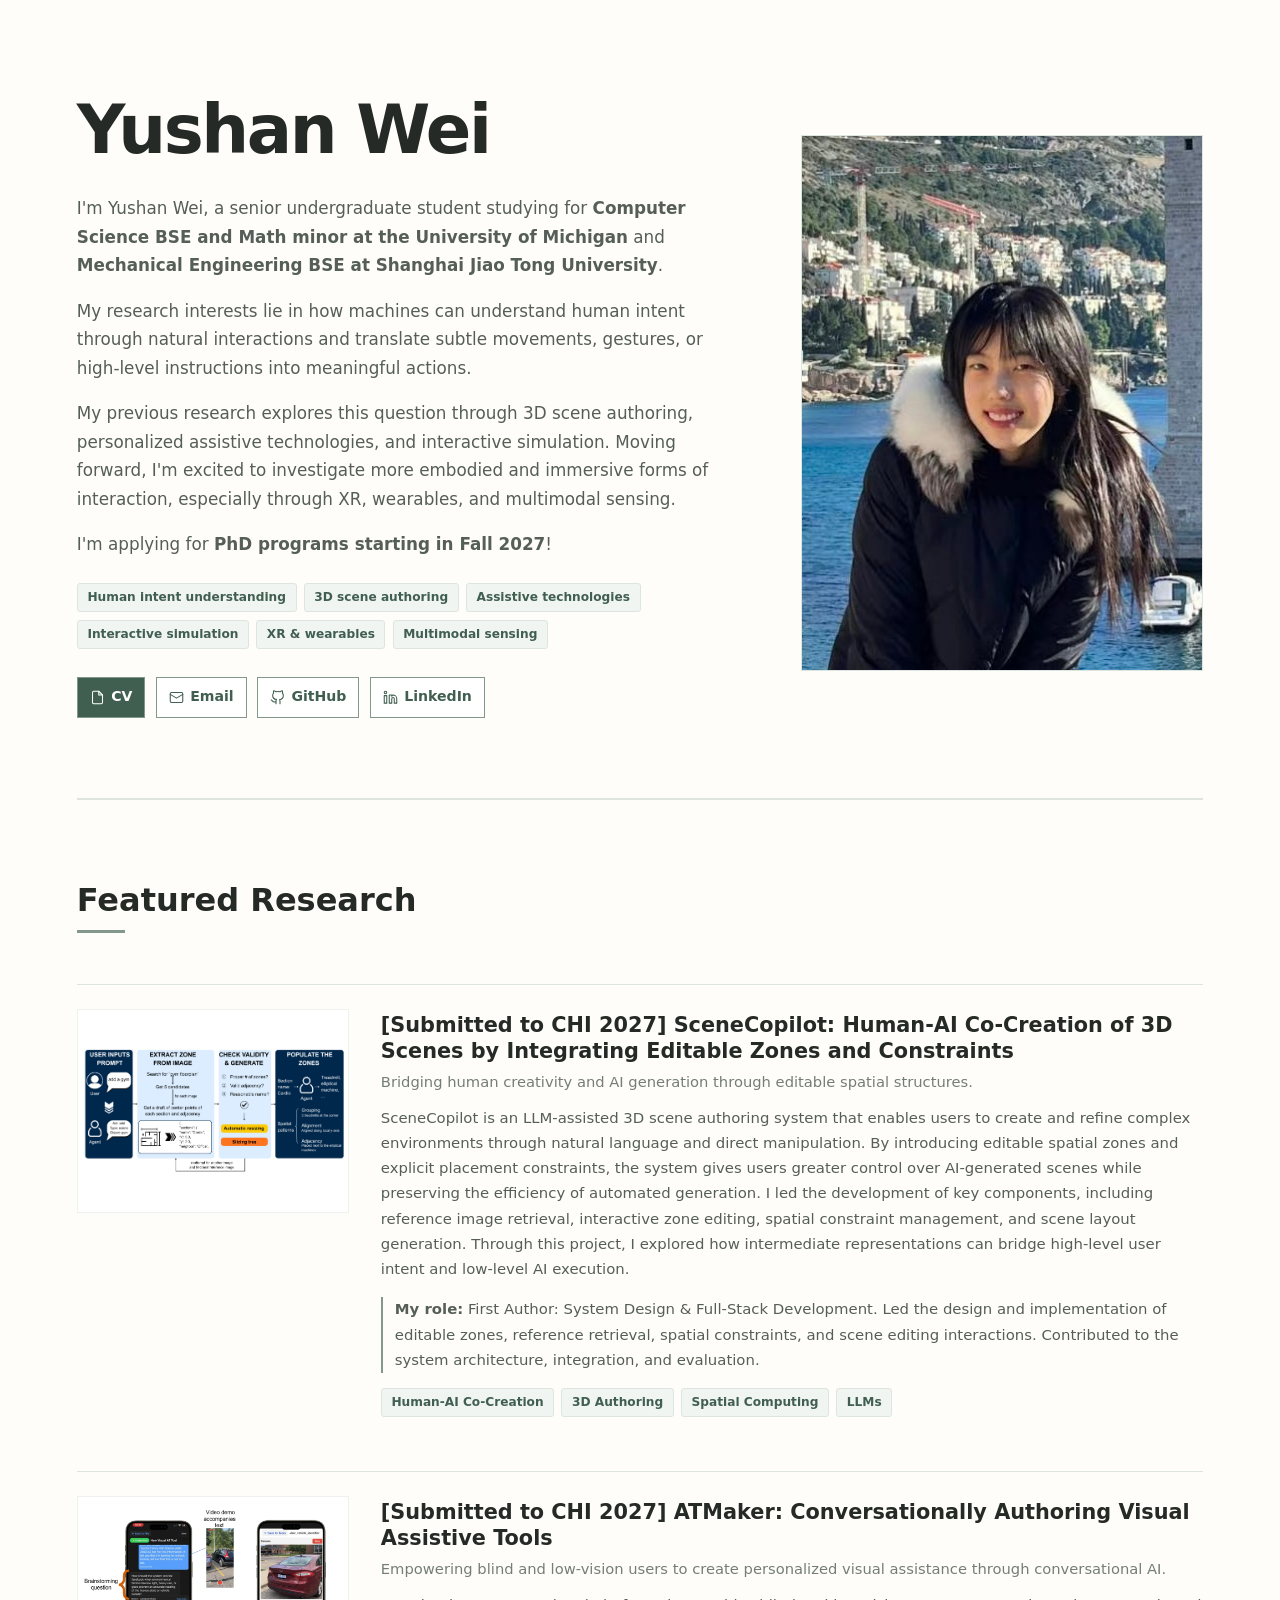
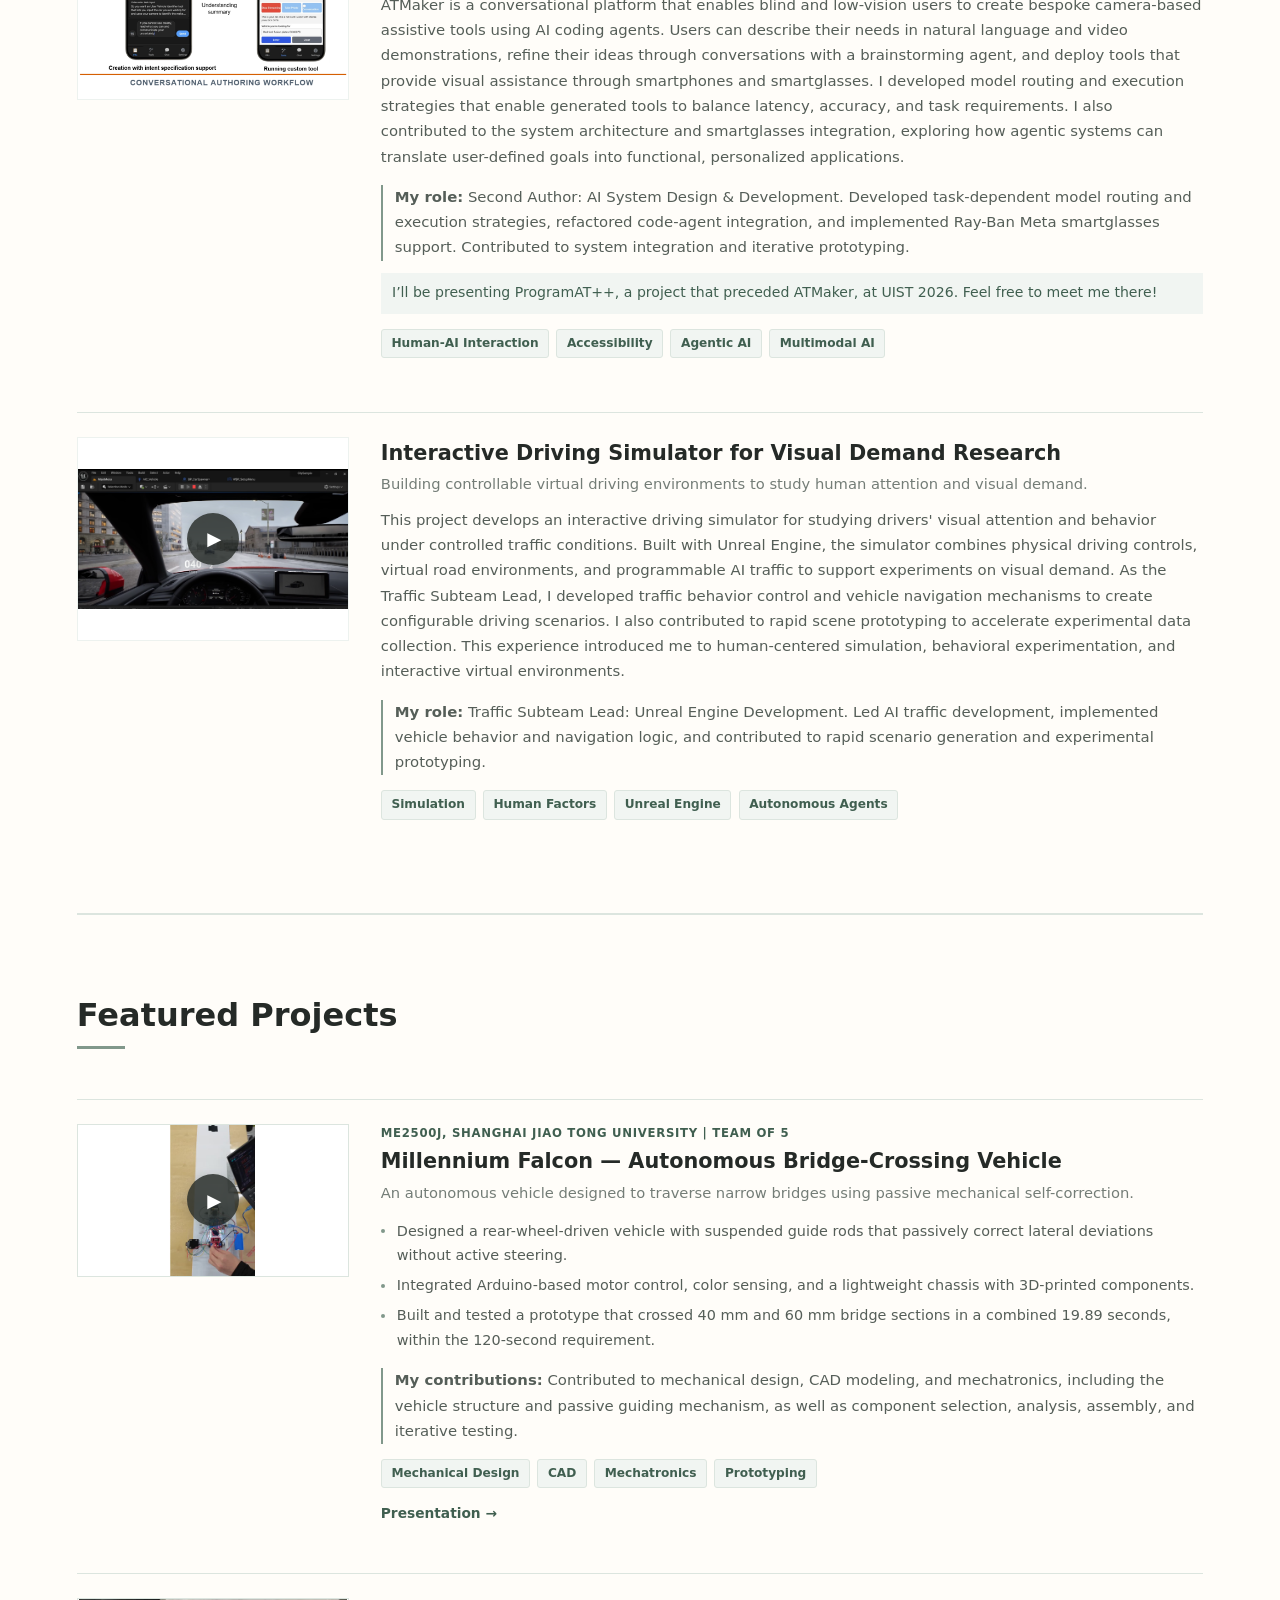
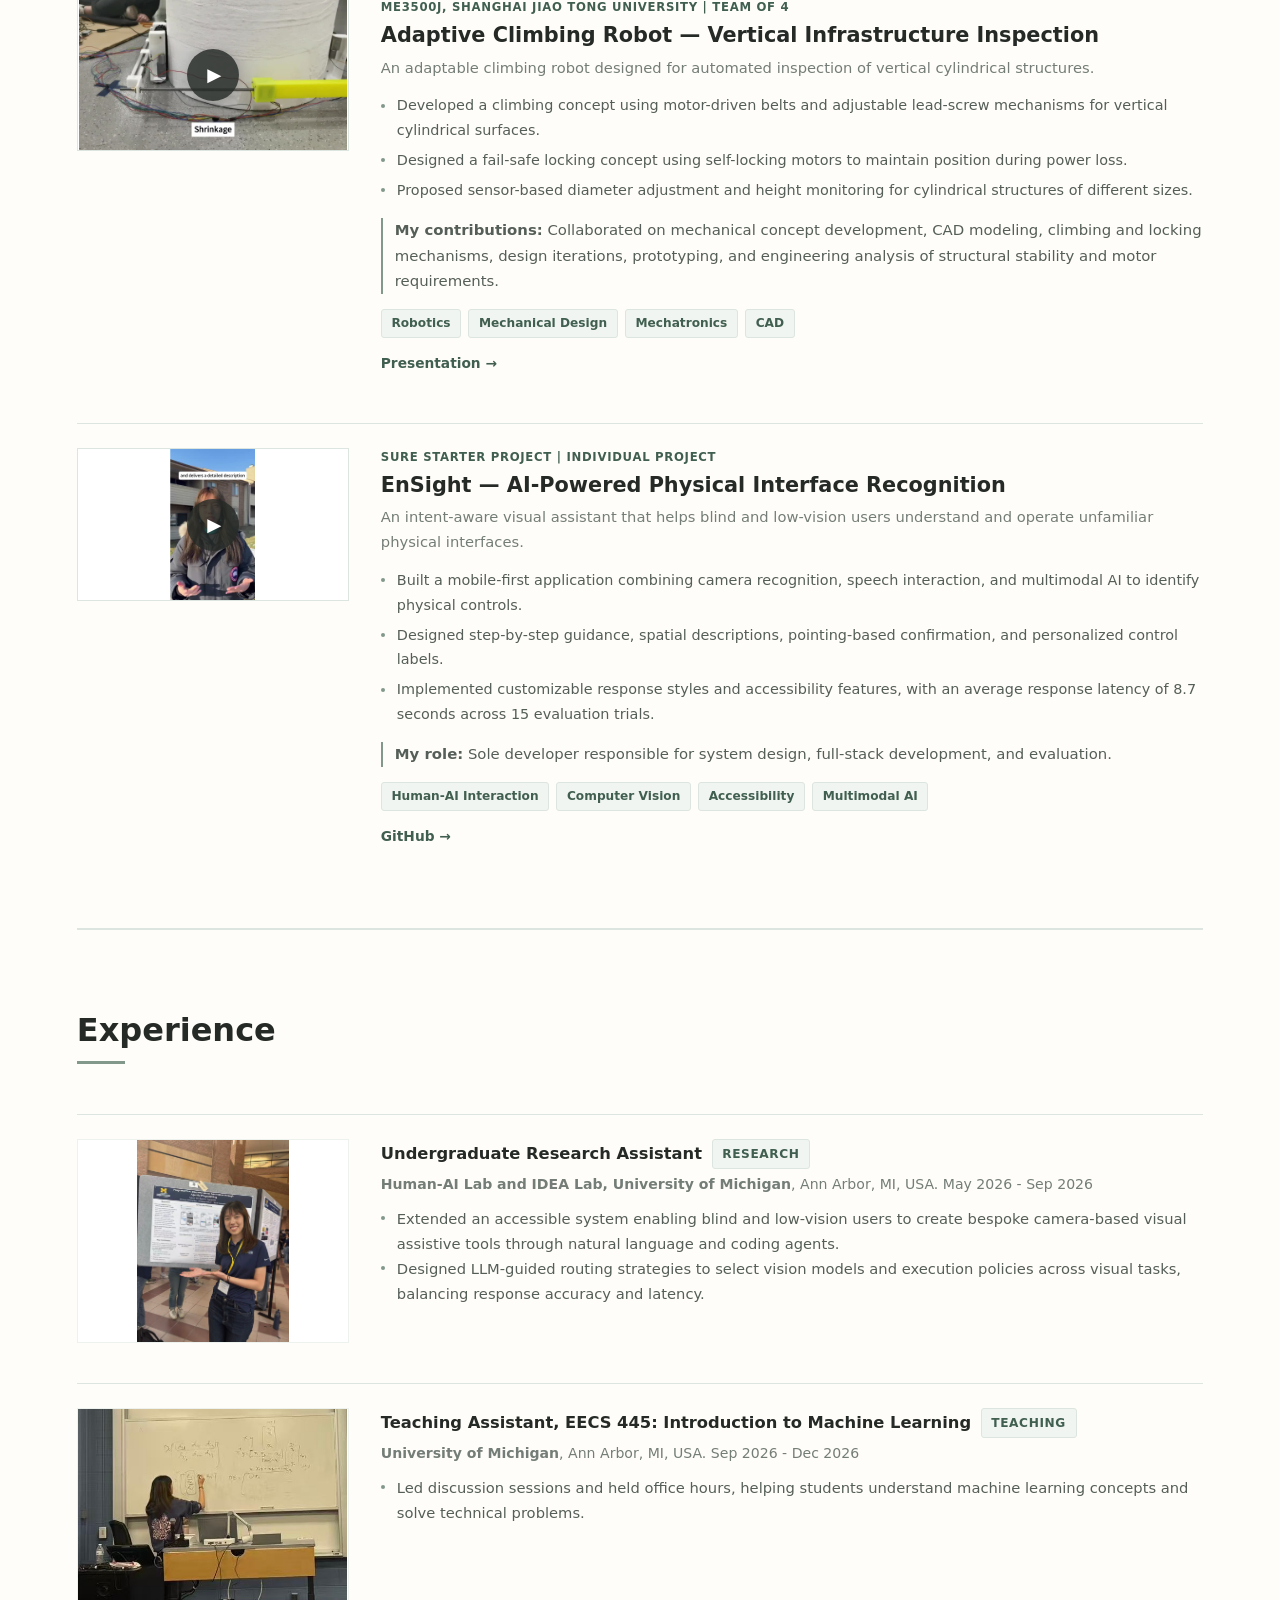
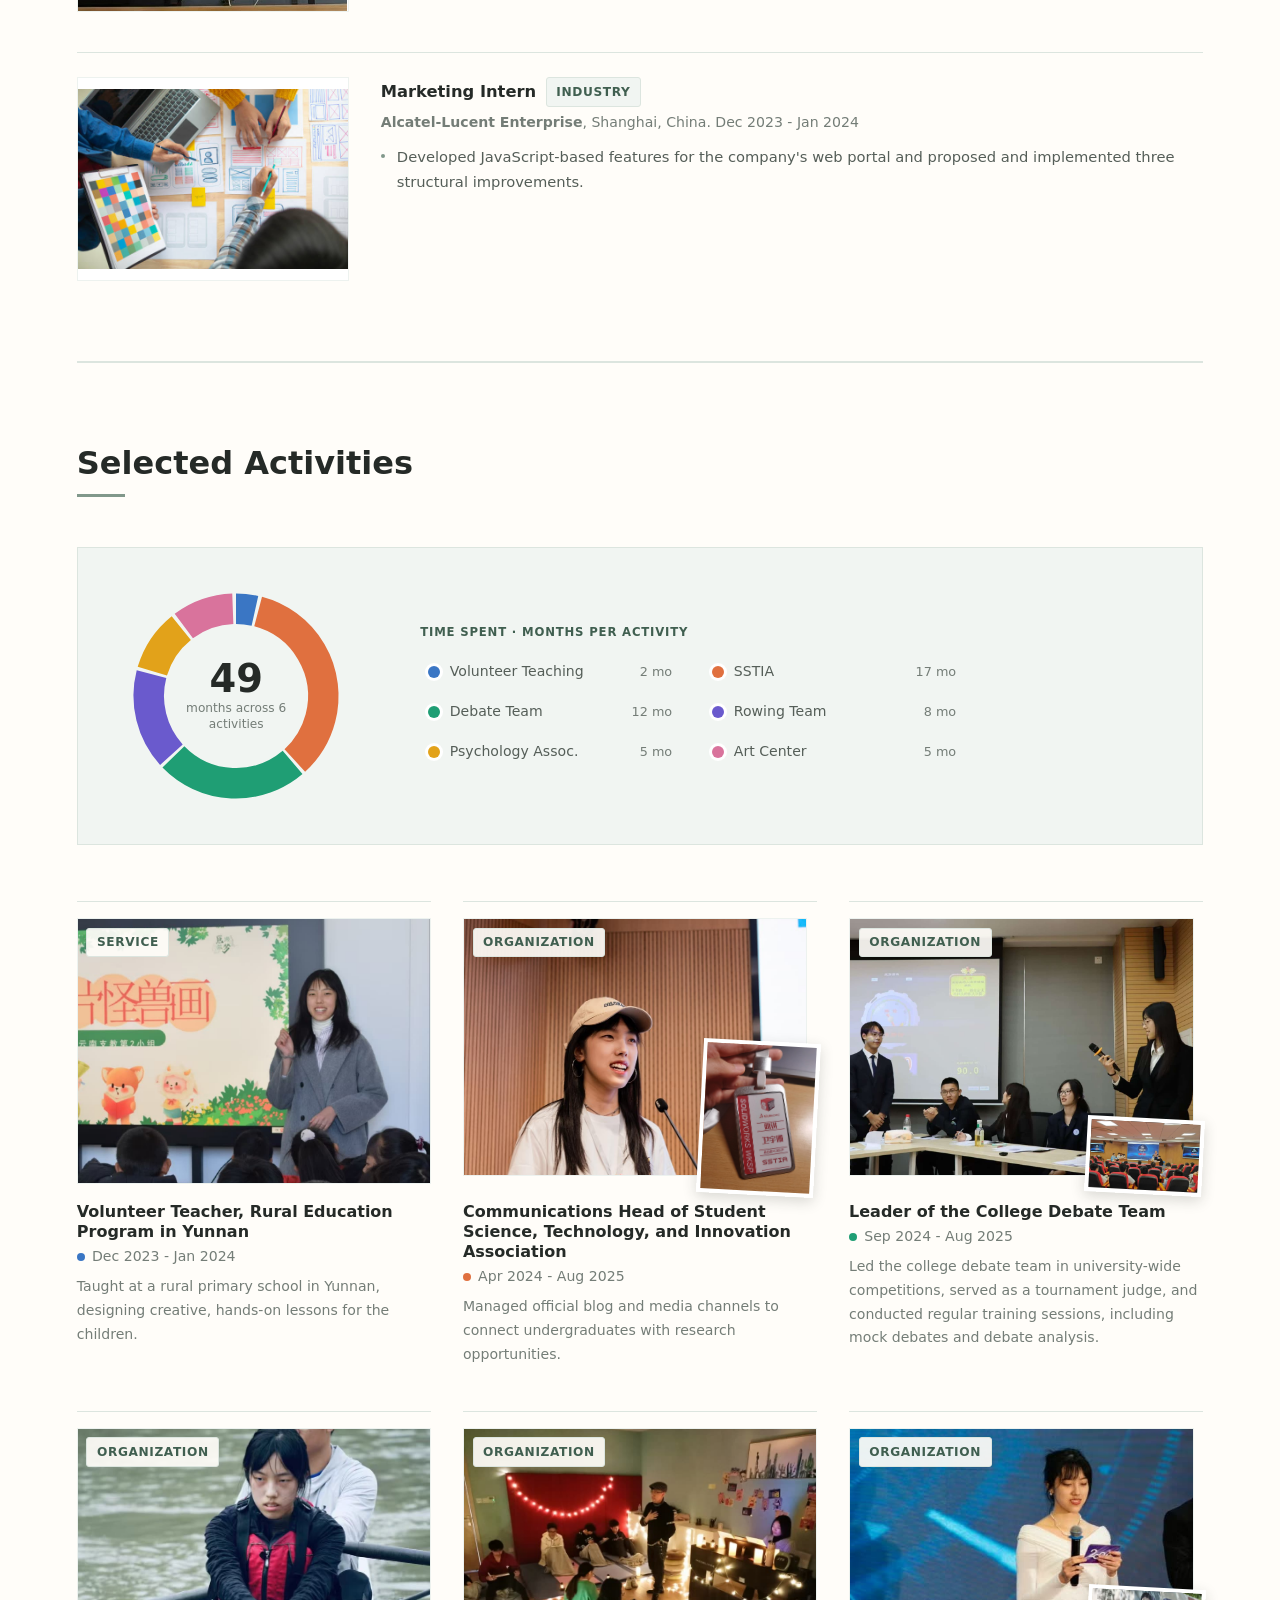
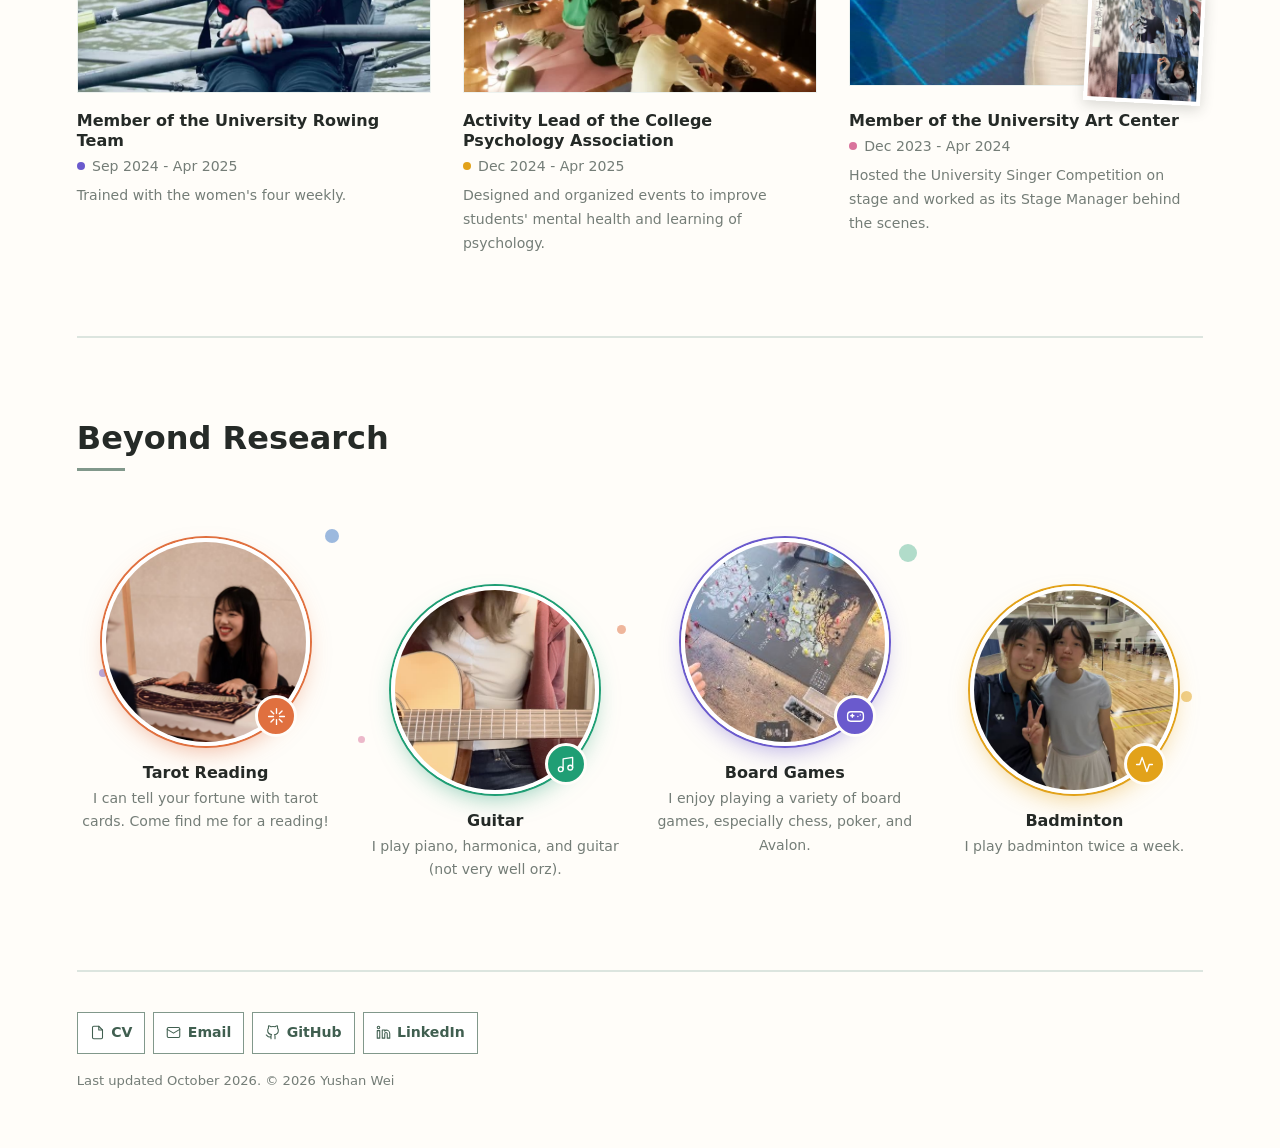
==== commit 7f39bf87: "Use more nice-looking design." ====
--- a/index.html
+++ b/index.html
@@ -127,7 +127,7 @@
     <div class="sechead">
       <h2 class="sechead__title" id="act-h">Selected Activities</h2>
     </div>
-    <div class="atl reveal" id="actTimeline"></div>
+    <div class="donut reveal" id="actDonut"></div>
     <div class="activities" id="actList"></div>
   </section>
 
@@ -136,7 +136,7 @@
     <div class="sechead">
       <h2 class="sechead__title" id="beyond-h">Beyond Research</h2>
     </div>
-    <div class="beyond" id="beyondList"></div>
+    <div class="bubbles" id="beyondList"></div>
   </section>
 
   <!-- 7. Footer -->
--- a/assets/css/style.css
+++ b/assets/css/style.css
@@ -118,28 +118,33 @@
 .tl__bullets li { position: relative; padding-left: 1rem; color: var(--ink-soft); font-size: .92rem; }
 .tl__bullets li::before { content: ""; position: absolute; left: 0; top: .7em; width: 4px; height: 4px; border-radius: 50%; background: var(--blue); }
 
-/* Activity timeline */
-.atl { margin-bottom: 3rem; --atl-label: 9.5rem; --atl-gap: 1rem; }
-.atl__caption { margin-bottom: .6rem; color: var(--blue-dark); font-size: .73rem; font-weight: 650; letter-spacing: .07em; text-transform: uppercase; }
-.atl__plot { position: relative; padding: .5rem 0 1.6rem; border-top: 1px solid var(--line); border-bottom: 1px solid var(--line); }
-.atl__grid { position: absolute; top: 0; bottom: 0; left: calc(var(--atl-label) + var(--atl-gap)); right: 0; pointer-events: none; }
-.atl__tick { position: absolute; top: 0; bottom: 0; border-left: 1px dashed var(--line); }
-.atl__tick span { position: absolute; bottom: .2rem; left: .35rem; color: var(--ink-faint); font-size: .72rem; }
-.atl__rows { position: relative; display: grid; gap: .15rem; }
-.atl__row { display: grid; grid-template-columns: var(--atl-label) minmax(0, 1fr); gap: var(--atl-gap); align-items: center; }
-.atl__label { overflow: hidden; color: var(--ink-soft); font-size: .82rem; text-align: right; white-space: nowrap; text-overflow: ellipsis; }
-.atl__track { position: relative; height: 1.6rem; }
-.atl__bar { position: absolute; top: 0; bottom: 0; min-width: 8px; }
-.atl__bar::before { content: ""; position: absolute; left: 0; right: 0; top: 50%; height: 8px; margin-top: -4px; border-radius: 4px; background: var(--blue); transition: background .18s ease, height .18s var(--ease), margin .18s var(--ease); }
-.atl__bar:hover::before, .atl__bar:focus-visible::before, .atl__bar.is-active::before { height: 12px; margin-top: -6px; background: var(--blue-dark); }
-.atl__tip { position: absolute; bottom: calc(100% - .1rem); left: 50%; z-index: 2; padding: .15rem .45rem; background: var(--ink); color: white; font-size: .72rem; white-space: nowrap; opacity: 0; transform: translate(-50%, 4px); pointer-events: none; transition: opacity .15s ease, transform .15s var(--ease); }
-.atl__bar:hover .atl__tip, .atl__bar:focus-visible .atl__tip, .atl__bar.is-active .atl__tip { opacity: 1; transform: translate(-50%, 0); }
+/* Activity donut */
+.donut { display: grid; grid-template-columns: auto minmax(0, 1fr); gap: clamp(1.5rem, 5vw, 4rem); align-items: center; margin-bottom: 3.5rem; padding: 1.75rem clamp(1rem, 3vw, 2.5rem); background: var(--blue-pale); border: 1px solid var(--line); }
+.donut__figure { position: relative; width: 15rem; aspect-ratio: 1; }
+.donut__svg { display: block; width: 100%; height: 100%; overflow: visible; }
+.donut__seg { cursor: pointer; transform: translate(0, 0); transition: transform .3s var(--ease), opacity .25s ease; }
+.donut__seg circle { fill: none; stroke: var(--c); stroke-width: 28; stroke-dasharray: 0 var(--circ); transition: stroke-dasharray .9s var(--ease) calc(var(--i) * .12s + .1s), stroke-width .25s var(--ease); }
+.donut.is-in .donut__seg circle { stroke-dasharray: var(--len) var(--circ); }
+.donut.has-active .donut__seg { opacity: .35; }
+.donut .donut__seg.is-active { opacity: 1; transform: translate(var(--dx), var(--dy)); }
+.donut__seg.is-active circle { stroke-width: 34; }
+.donut__seg:focus-visible { outline: none; }
+.donut__center { position: absolute; inset: 22%; display: grid; place-content: center; text-align: center; pointer-events: none; }
+.donut__num { color: var(--ink); font-size: 2.4rem; font-weight: 650; line-height: 1.05; }
+.donut__label { max-width: 7.5rem; margin-inline: auto; color: var(--ink-faint); font-size: .76rem; line-height: 1.35; }
+.donut__caption { margin-bottom: .75rem; color: var(--blue-dark); font-size: .73rem; font-weight: 650; letter-spacing: .07em; text-transform: uppercase; }
+.donut__legend { display: grid; grid-template-columns: repeat(2, minmax(0, 1fr)); gap: .3rem 1.5rem; max-width: 34rem; }
+.donut__key { display: grid; grid-template-columns: auto minmax(0, 1fr) auto; gap: .6rem; align-items: center; padding: .35rem .5rem; color: var(--ink-soft); font-size: .88rem; text-decoration: none; border-radius: 3px; transition: background .2s ease, color .2s ease; }
+.donut__key.is-active { background: white; color: var(--ink); }
+.donut__swatch { width: 12px; height: 12px; border-radius: 50%; background: var(--c); box-shadow: 0 0 0 3px white; transition: transform .25s var(--ease); }
+.donut__key.is-active .donut__swatch { transform: scale(1.25); }
+.donut__val { color: var(--ink-faint); font-size: .8rem; font-variant-numeric: tabular-nums; }
 
 /* Activity cards */
 .activities { display: grid; grid-template-columns: repeat(3, minmax(0, 1fr)); gap: 2.75rem 2rem; }
-.act, .by { padding-top: 1rem; border-top: 1px solid var(--line); transition: transform .2s var(--ease); scroll-margin-top: 2rem; }
-.act:hover, .by:hover { transform: translateY(-2px); }
-.act.is-active { border-top-color: var(--blue); }
+.act { padding-top: 1rem; border-top: 1px solid var(--line); transition: transform .2s var(--ease); scroll-margin-top: 2rem; }
+.act:hover { transform: translateY(-2px); }
+.act.is-active { border-top-color: var(--c); }
 .act__media { position: relative; margin-bottom: 1.15rem; }
 .act__media--stack { margin-right: .6rem; margin-bottom: 1.6rem; }
 .act__frame { aspect-ratio: 4 / 3; overflow: hidden; background: var(--blue-pale); border: 1px solid var(--line-soft); }
@@ -151,19 +156,29 @@
 .act__title, .by__title { margin: .2rem 0; font-size: 1rem; }
 .act__date, .act__note, .by__body { color: var(--ink-faint); font-size: .88rem; }
 .act__date { margin-bottom: .35rem; }
-
-/* Beyond research: photo cards + a stack of compact cards */
-.beyond { display: grid; grid-template-columns: repeat(3, minmax(0, 1fr)); gap: 2rem; align-items: start; }
-.by__media { aspect-ratio: 4 / 3; overflow: hidden; background: var(--blue-pale); border: 1px solid var(--line-soft); }
-.by__media img { width: 100%; height: 100%; object-fit: cover; transition: transform .5s var(--ease); }
-.by--photo:hover .by__media img { transform: scale(1.03); }
-.by__icon { width: 32px; height: 32px; display: grid; place-items: center; margin-bottom: .65rem; background: var(--blue-pale); color: var(--blue-dark); }
-.by__icon svg { width: 17px; height: 17px; }
-.by--photo .by__icon { position: relative; width: 38px; height: 38px; margin: -19px 0 .5rem .75rem; border: 3px solid var(--bg); }
-.by__stack { display: grid; gap: 1.5rem; }
-.by--compact { display: grid; grid-template-columns: auto minmax(0, 1fr); gap: .9rem; align-items: start; }
-.by--compact .by__icon { width: 44px; height: 44px; margin: .15rem 0 0; }
-.by--compact .by__icon svg { width: 21px; height: 21px; }
+.act__date::before { content: ""; display: inline-block; width: 8px; height: 8px; margin-right: .45rem; border-radius: 50%; background: var(--c); vertical-align: .05em; }
+
+/* Beyond research: floating photo bubbles */
+.bubbles { position: relative; display: grid; grid-template-columns: repeat(4, minmax(0, 1fr)); gap: 2.5rem 2rem; padding: 1rem 0 .5rem; }
+.bubble { margin: 0; text-align: center; }
+.bubble:nth-of-type(even) { margin-top: 3rem; }
+.bubble__float { position: relative; width: min(100%, 13rem); margin: 0 auto 1.1rem; animation: bubble-float calc(5s + var(--i) * .7s) ease-in-out calc(var(--i) * -1.3s) infinite; }
+.bubble__photo { aspect-ratio: 1; overflow: hidden; border-radius: 50%; border: 4px solid white; box-shadow: 0 0 0 2px var(--c), 0 10px 26px -8px color-mix(in srgb, var(--c) 55%, transparent); transition: transform .4s var(--ease), box-shadow .4s var(--ease); }
+.bubble__photo img { width: 100%; height: 100%; object-fit: cover; transition: transform .6s var(--ease); }
+.bubble:hover .bubble__photo { transform: scale(1.05); box-shadow: 0 0 0 3px var(--c), 0 0 0 11px color-mix(in srgb, var(--c) 16%, transparent), 0 14px 30px -8px color-mix(in srgb, var(--c) 60%, transparent); }
+.bubble:hover .bubble__photo img { transform: scale(1.08); }
+.bubble__icon { position: absolute; right: 6%; bottom: 4%; display: grid; place-items: center; width: 42px; height: 42px; border-radius: 50%; background: var(--c); color: white; border: 3px solid var(--bg); transition: transform .4s var(--ease); }
+.bubble__icon svg { width: 19px; height: 19px; }
+.bubble:hover .bubble__icon { transform: rotate(-12deg) scale(1.1); }
+.bubble figcaption { max-width: 16rem; margin: 0 auto; }
+.bubbles__dot { position: absolute; border-radius: 50%; pointer-events: none; opacity: .5; animation: bubble-float 7s ease-in-out infinite; }
+.bubbles__dot:nth-child(1) { width: 14px; height: 14px; left: 22%; top: 2%; background: #3a76c4; }
+.bubbles__dot:nth-child(2) { width: 9px; height: 9px; left: 48%; top: 28%; background: #e0703f; animation-delay: -2s; }
+.bubbles__dot:nth-child(3) { width: 18px; height: 18px; left: 73%; top: 6%; background: #1f9e74; opacity: .35; animation-delay: -4s; }
+.bubbles__dot:nth-child(4) { width: 8px; height: 8px; left: 2%; top: 40%; background: #6a5acd; animation-delay: -1s; }
+.bubbles__dot:nth-child(5) { width: 11px; height: 11px; right: 1%; top: 46%; background: #e2a21a; animation-delay: -3s; }
+.bubbles__dot:nth-child(6) { width: 7px; height: 7px; left: 25%; top: 58%; background: #d9739c; animation-delay: -5s; }
+@keyframes bubble-float { 0%, 100% { transform: translateY(0); } 50% { transform: translateY(-10px); } }
 
 .footer { padding: 2.5rem 0 3.5rem; border-top: 2px solid var(--line); }
 .footer__links { display: flex; flex-wrap: wrap; gap: .5rem; margin-bottom: 1rem; }
@@ -187,8 +202,9 @@
 
 @media (max-width: 1100px) {
   .activities { grid-template-columns: repeat(2, minmax(0, 1fr)); }
-  .beyond { grid-template-columns: repeat(2, minmax(0, 1fr)); }
-  .by__stack { grid-column: 1 / -1; grid-template-columns: repeat(2, minmax(0, 1fr)); }
+  .bubbles { grid-template-columns: repeat(2, minmax(0, 1fr)); }
+  .bubble:nth-of-type(even) { margin-top: 0; }
+  .bubble:nth-of-type(4n+2), .bubble:nth-of-type(4n+3) { margin-top: 2rem; }
 }
 
 @media (max-width: 700px) {
@@ -205,10 +221,14 @@
   .tl__layout { grid-template-columns: 1fr; gap: 1rem; }
   .tl__media { width: min(100%, var(--media-width)); }
   .tl__content { padding-left: 0; }
-  .activities, .beyond, .by__stack { grid-template-columns: 1fr; }
-  .act__media, .by__media { max-width: 28rem; }
-  .atl { --atl-label: 7.6rem; --atl-gap: .6rem; }
-  .atl__label { font-size: .76rem; }
+  .activities { grid-template-columns: 1fr; }
+  .act__media { max-width: 28rem; }
+  .donut { grid-template-columns: 1fr; justify-items: center; }
+  .donut__side { width: 100%; }
+  .donut__legend { grid-template-columns: 1fr; }
+  .bubbles { gap: 2rem 1rem; }
+  .bubble__icon { width: 34px; height: 34px; }
+  .bubble__icon svg { width: 16px; height: 16px; }
 }
 
 @media (max-width: 460px) {
@@ -219,8 +239,9 @@
 
 @media (prefers-reduced-motion: reduce) {
   html { scroll-behavior: auto; }
-  *, *::before, *::after { transition-duration: .001ms !important; }
+  *, *::before, *::after { transition-duration: .001ms !important; transition-delay: 0s !important; }
   .reveal { opacity: 1; transform: none; }
+  .bubble__float, .bubbles__dot { animation: none; }
 }
 
 @media print {
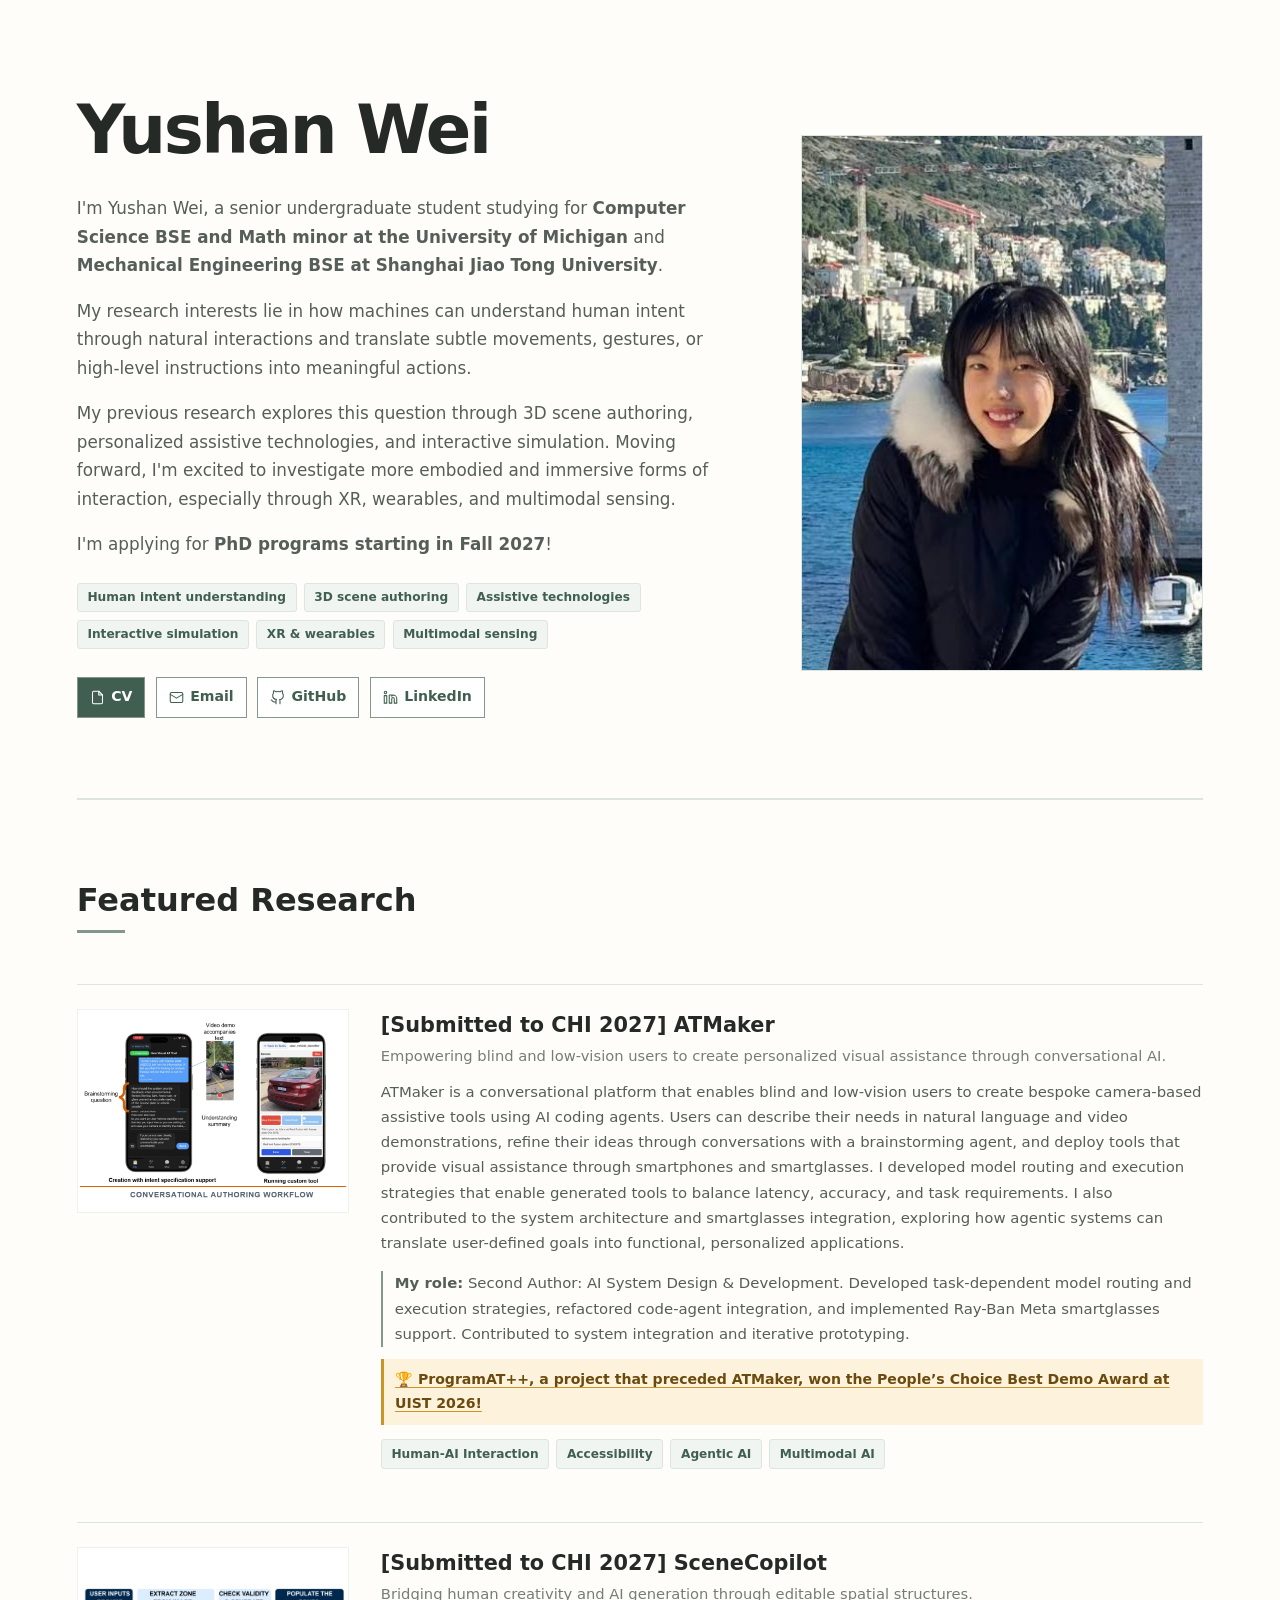
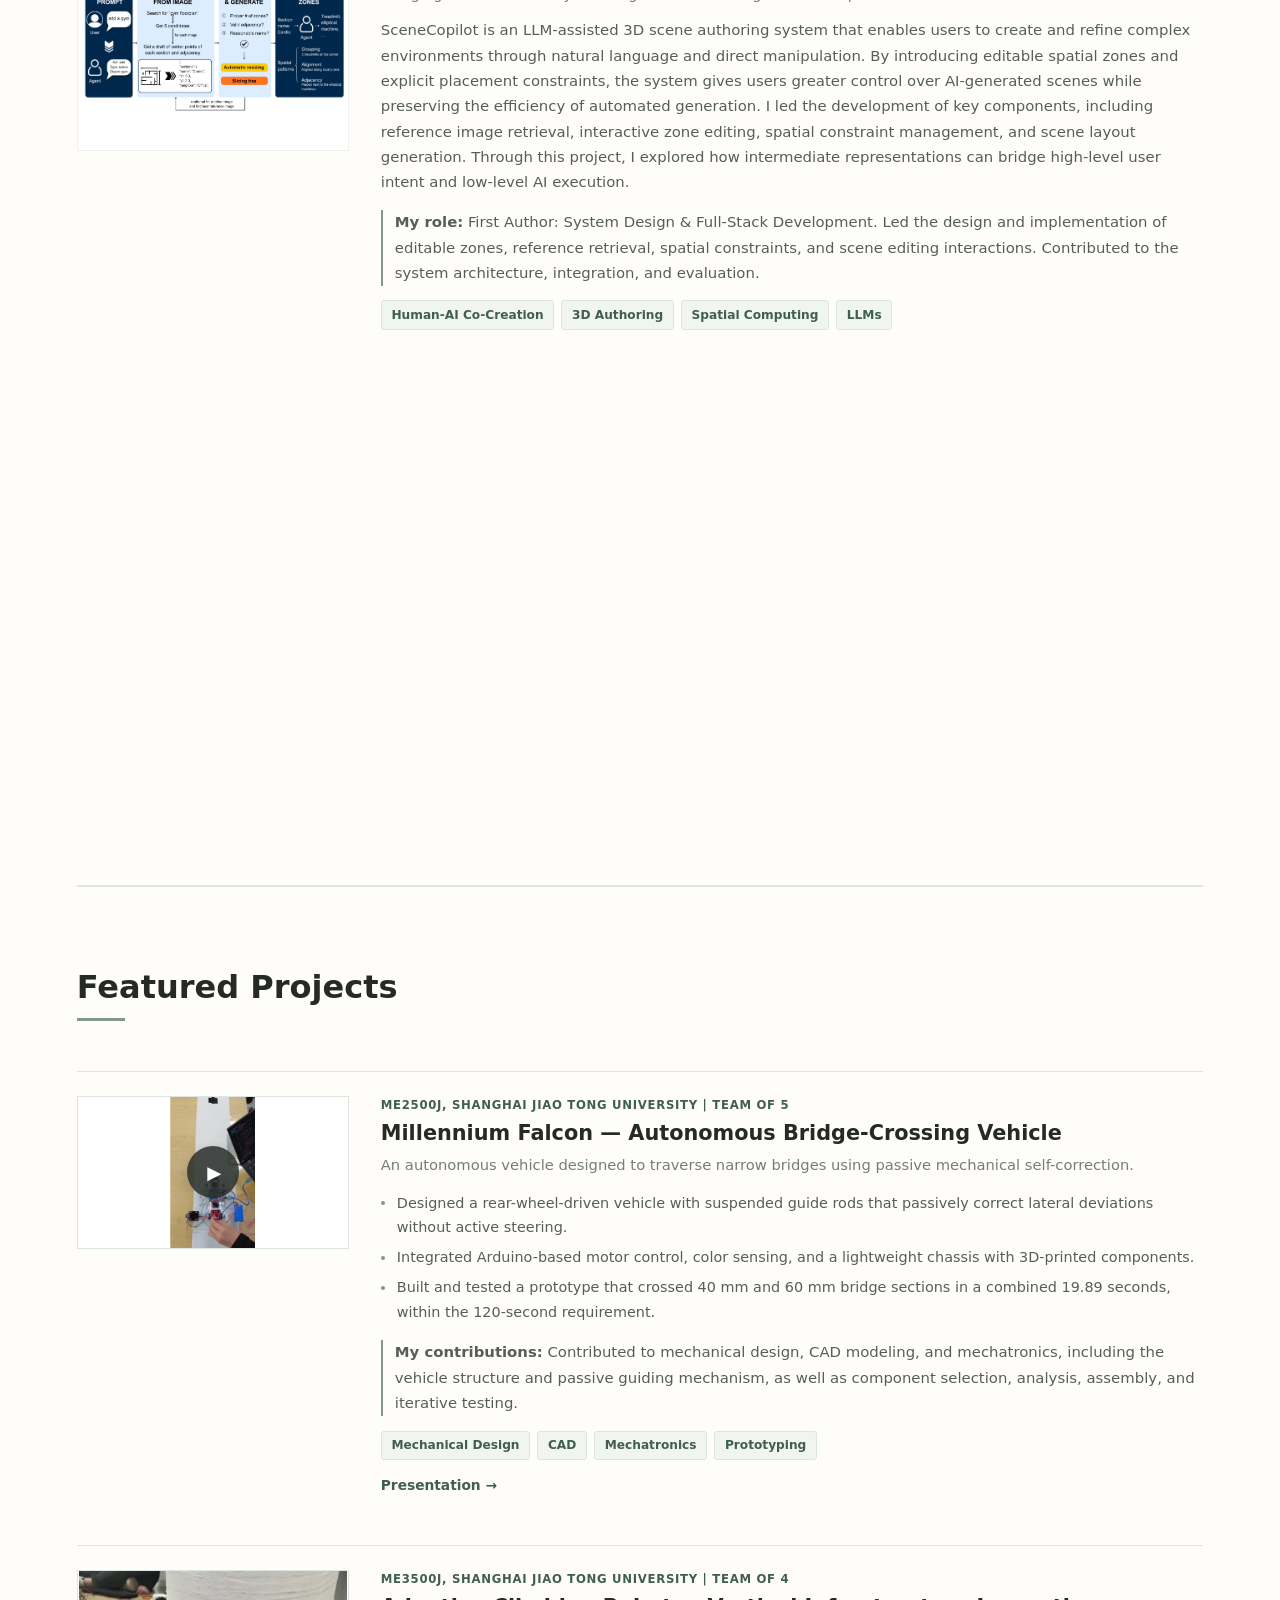
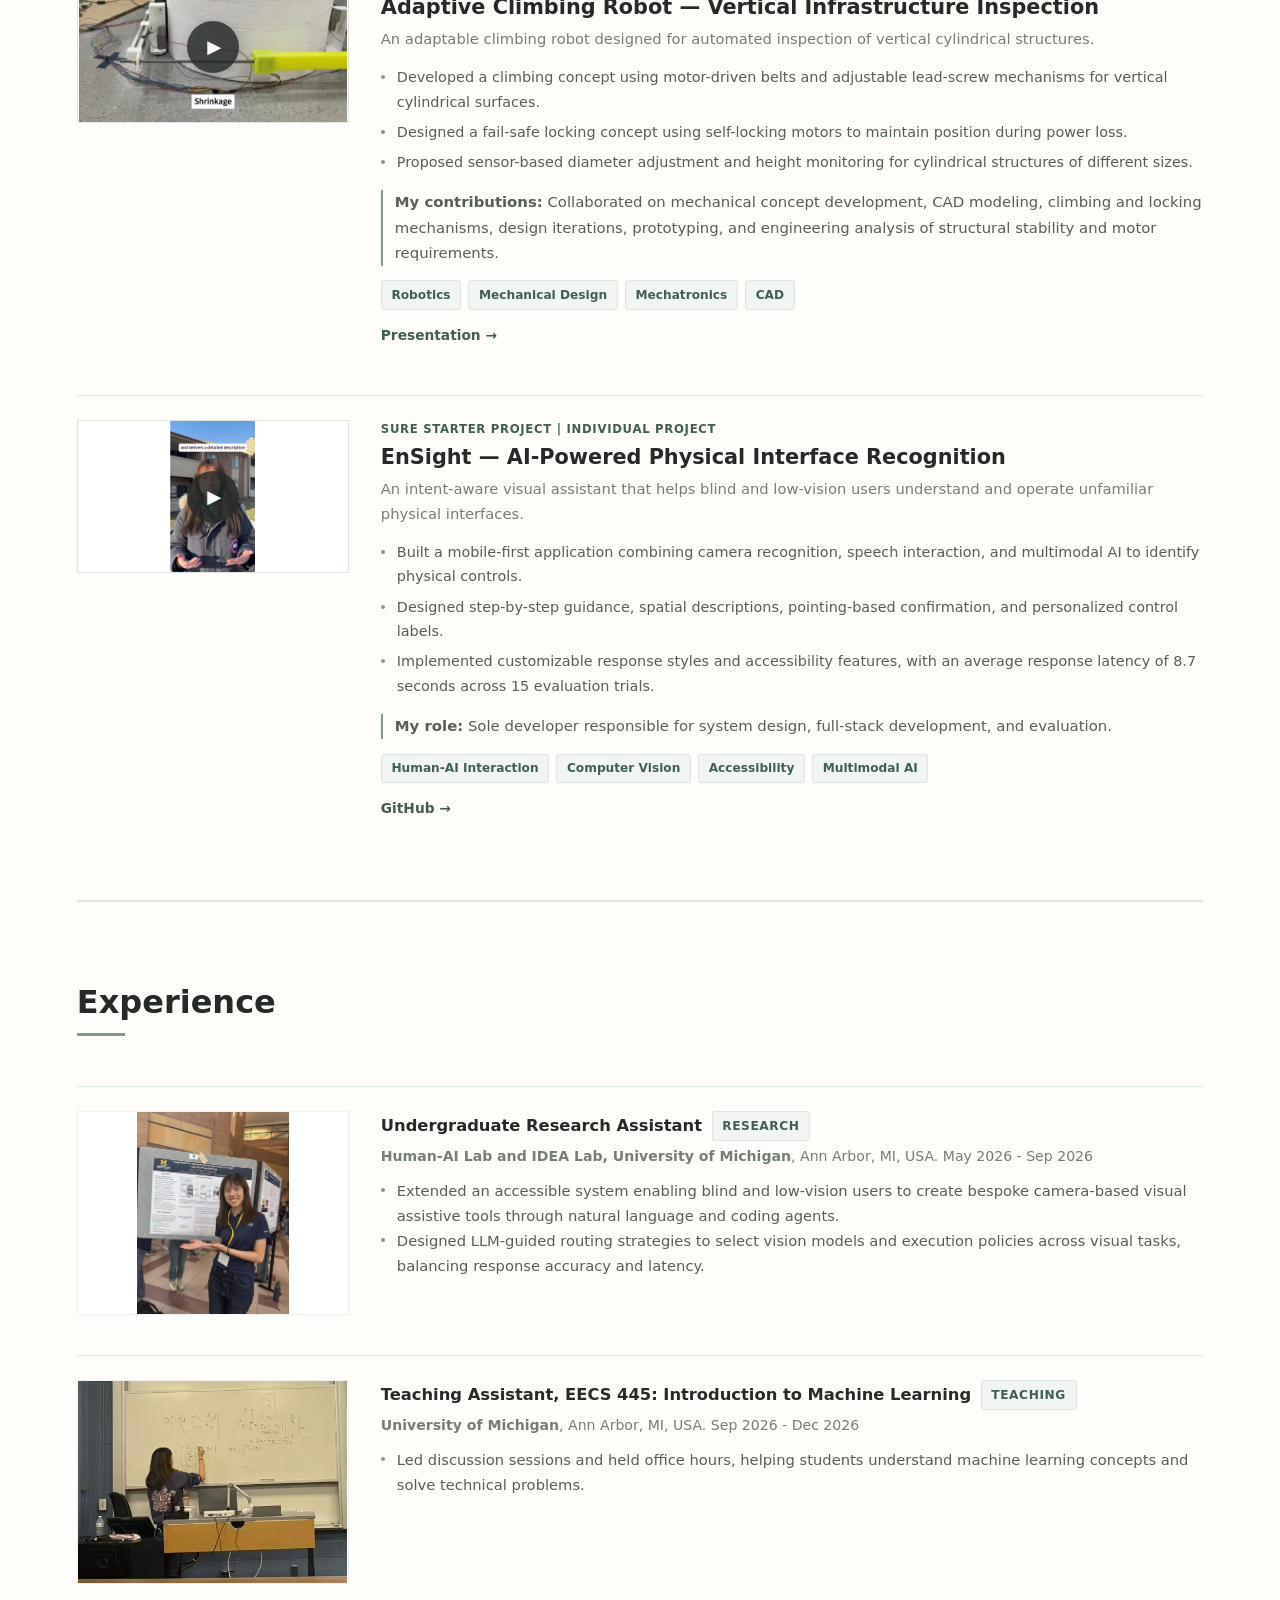
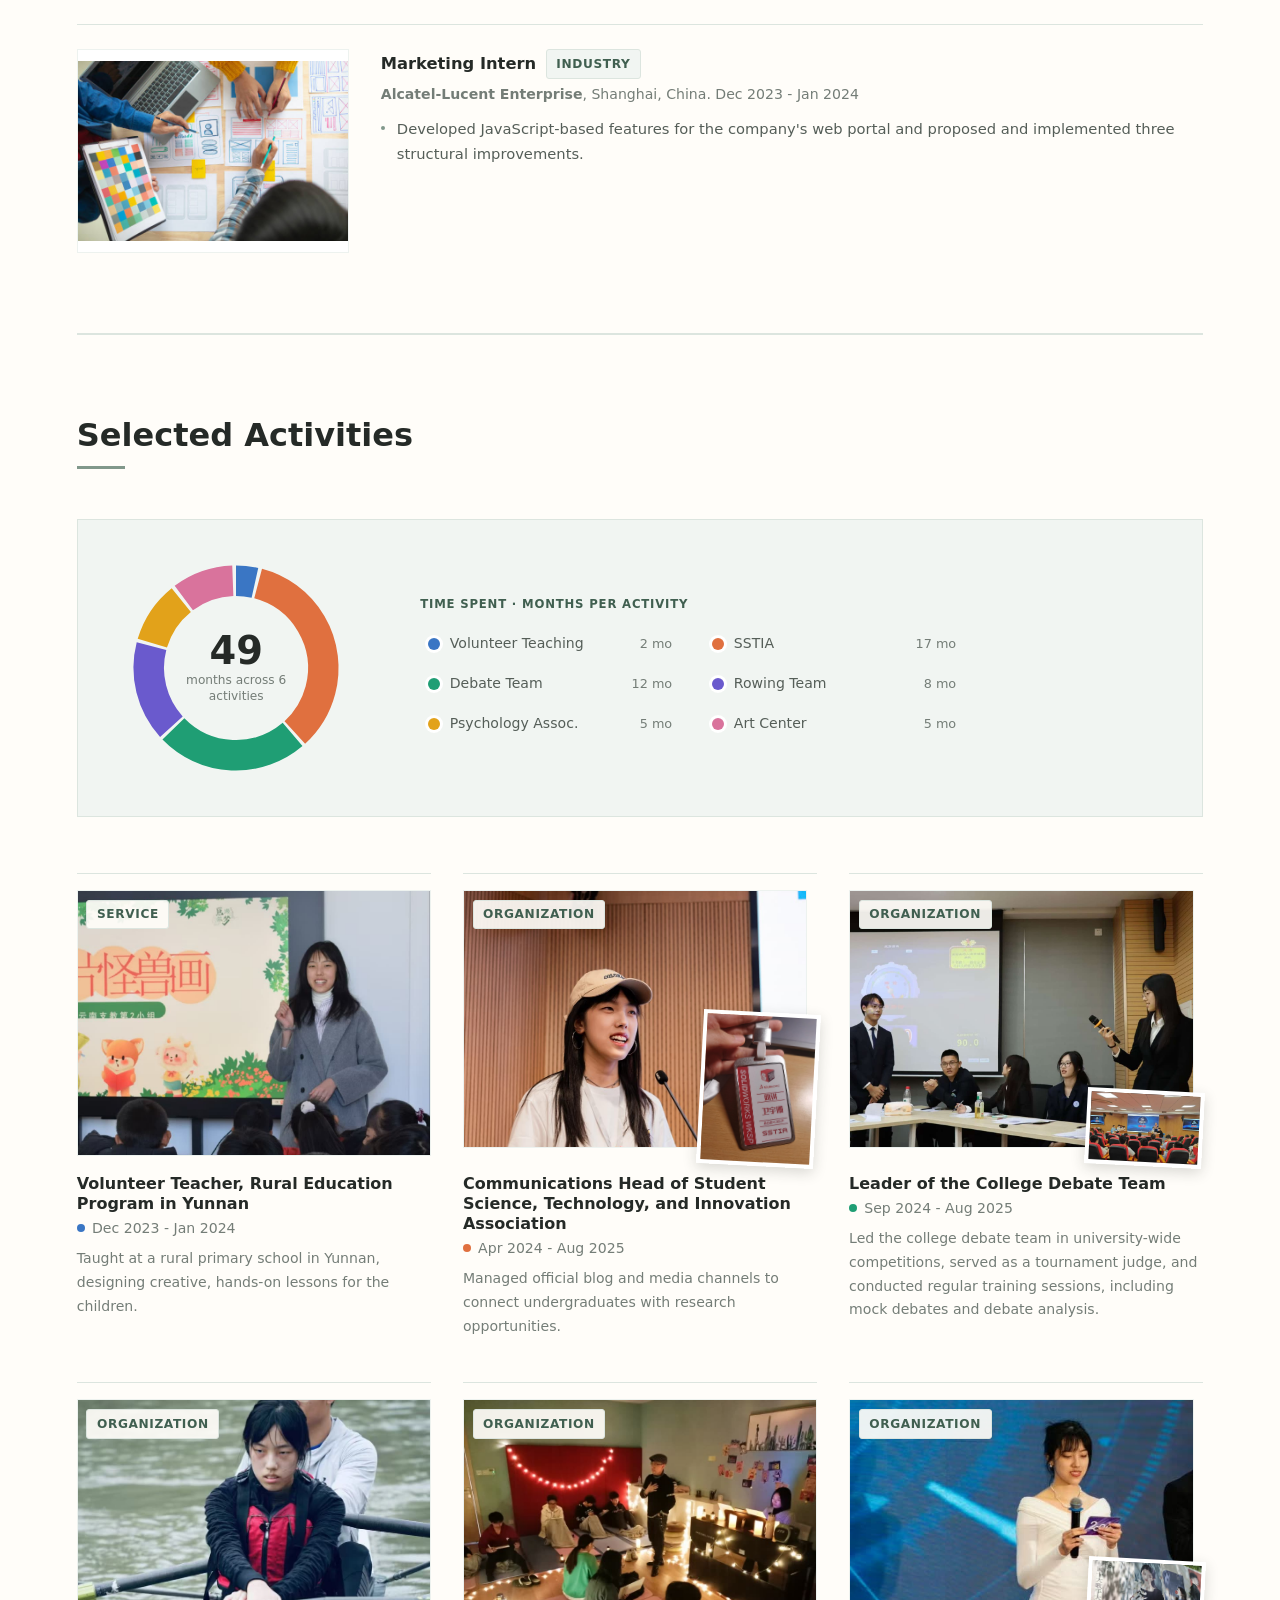
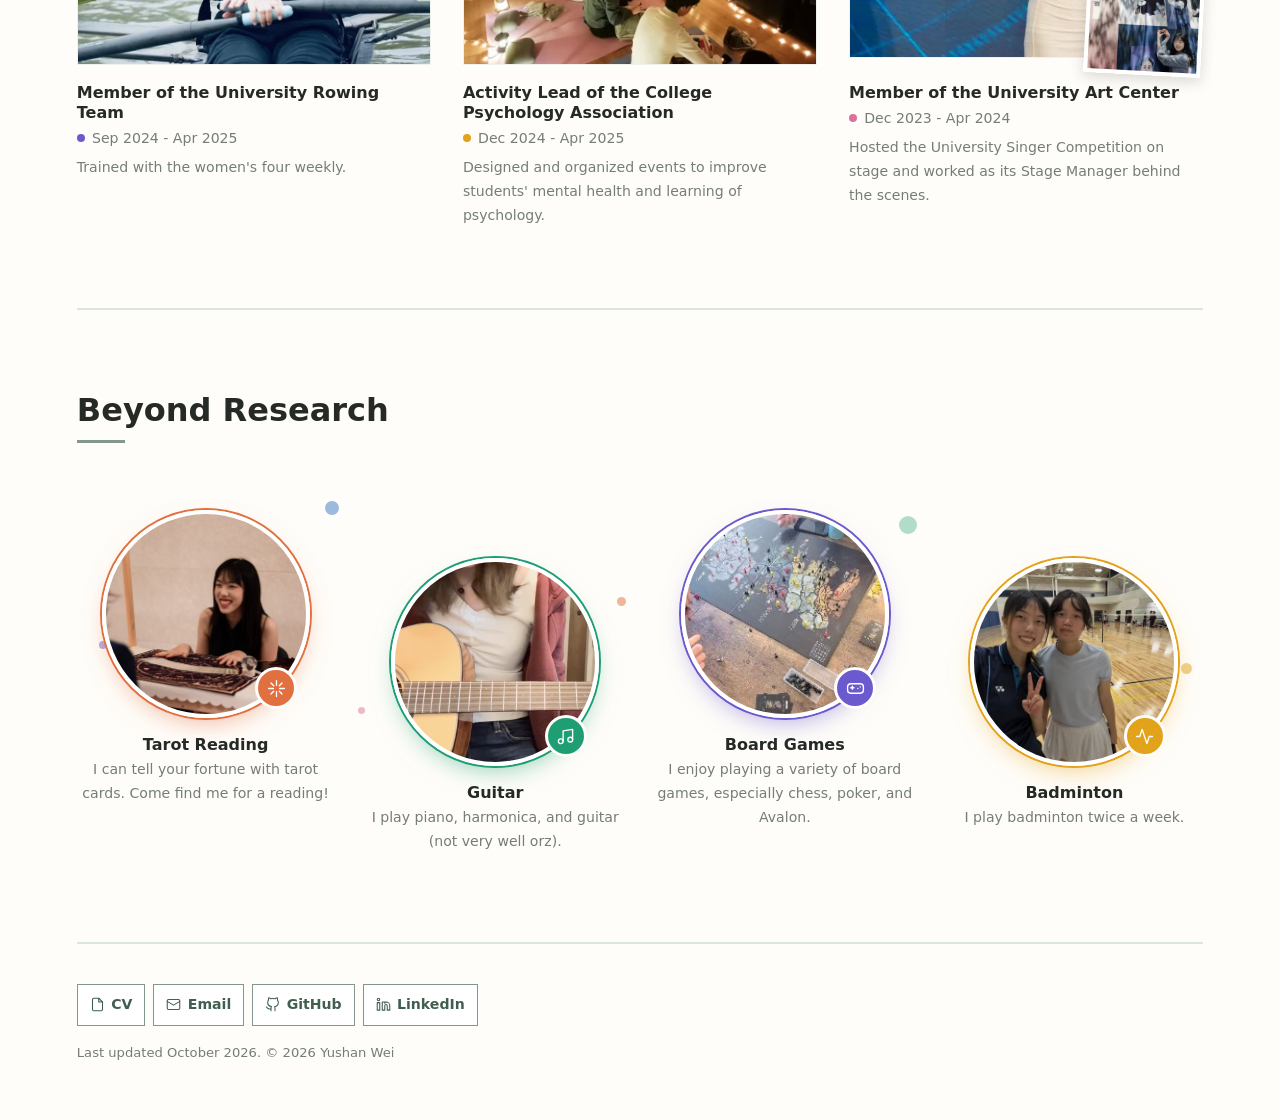
==== commit 200fc113: "Changed research project title and add demo prize." ====
--- a/index.html
+++ b/index.html
@@ -85,14 +85,14 @@
       <!-- Static content keeps the research section meaningful before JavaScript runs. -->
       <article class="pcard pcard--text">
         <div class="pcard__body">
-          <h3 class="pcard__title">[Submitted to CHI 2027] SceneCopilot: Human-AI Co-Creation of 3D Scenes by Integrating Editable Zones and Constraints</h3>
-          <p class="pcard__tagline">Bridging human creativity and AI generation through editable spatial structures.</p>
+          <h3 class="pcard__title">[Submitted to CHI 2027] ATMaker</h3>
+          <p class="pcard__tagline">Empowering blind and low-vision users to create personalized visual assistance through conversational AI.</p>
         </div>
       </article>
       <article class="pcard pcard--text">
         <div class="pcard__body">
-          <h3 class="pcard__title">[Submitted to CHI 2027] ATMaker: Conversationally Authoring Visual Assistive Tools</h3>
-          <p class="pcard__tagline">Empowering blind and low-vision users to create personalized visual assistance through conversational AI.</p>
+          <h3 class="pcard__title">[Submitted to CHI 2027] SceneCopilot</h3>
+          <p class="pcard__tagline">Bridging human creativity and AI generation through editable spatial structures.</p>
         </div>
       </article>
       <article class="pcard pcard--text">
--- a/assets/css/style.css
+++ b/assets/css/style.css
@@ -249,3 +249,8 @@
   .main { width: 100%; padding-inline: 0; }
   .reveal { opacity: 1; transform: none; }
 }
+
+/* Award highlight note */
+.pcard__note--award { background: #fdf3dc; border-left: 3px solid #c9952b; color: #6b4a0e; font-weight: 600; }
+.pcard__note--award a { color: inherit; text-decoration: underline; text-decoration-color: #c9952b; }
+.pcard__note--award a:hover { color: #8a5d0a; }
